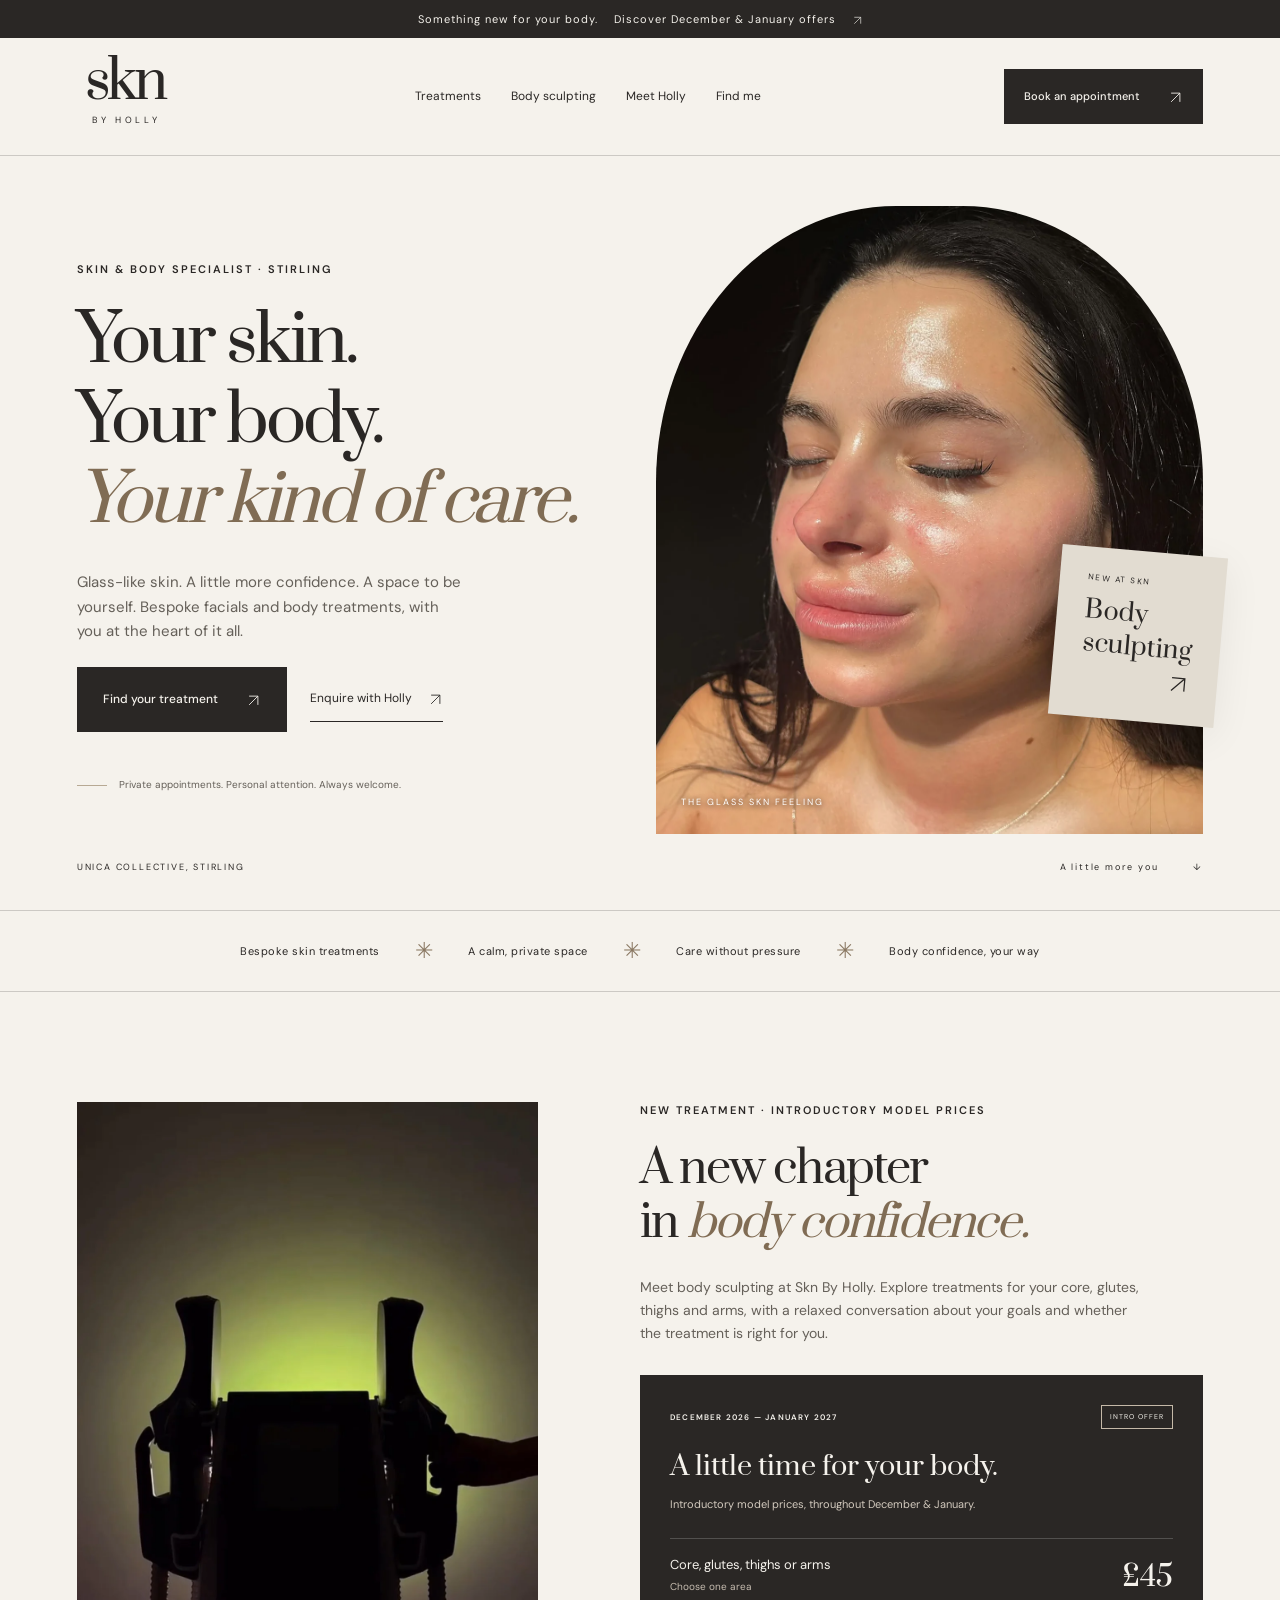
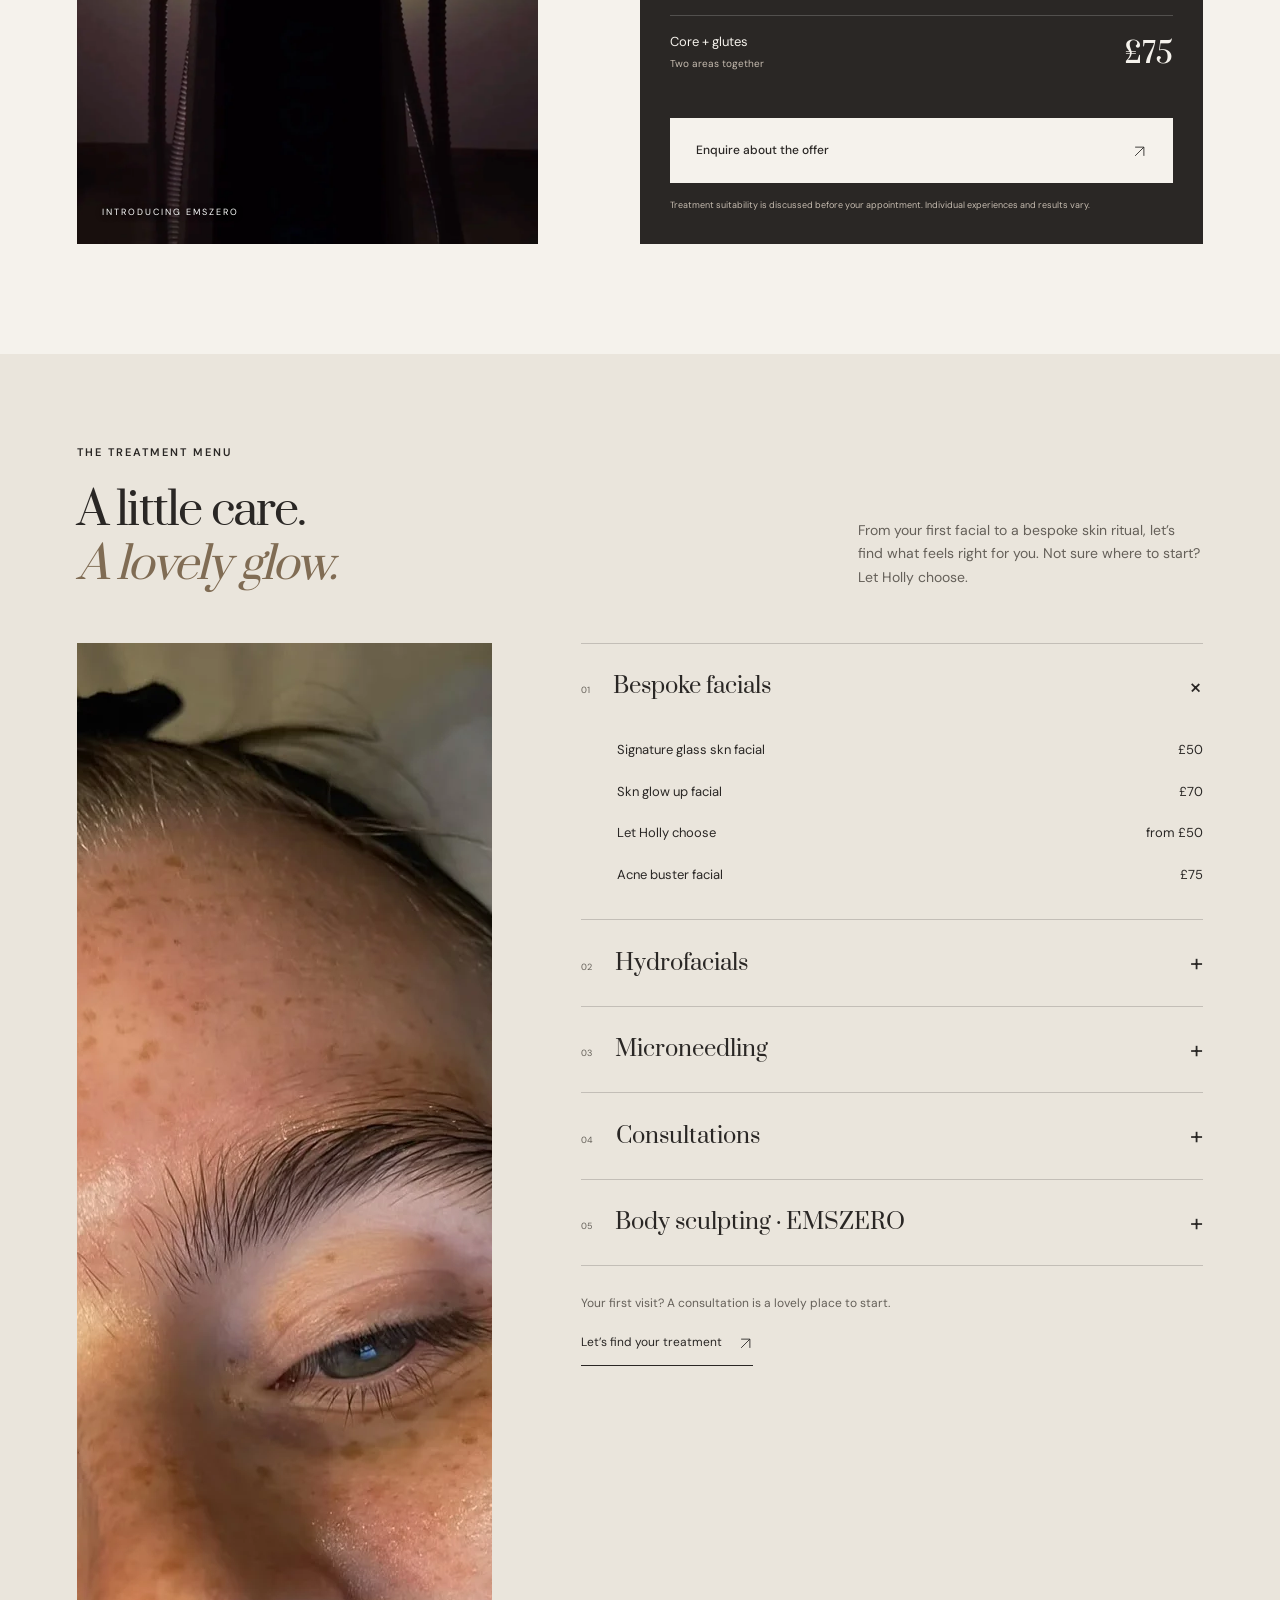
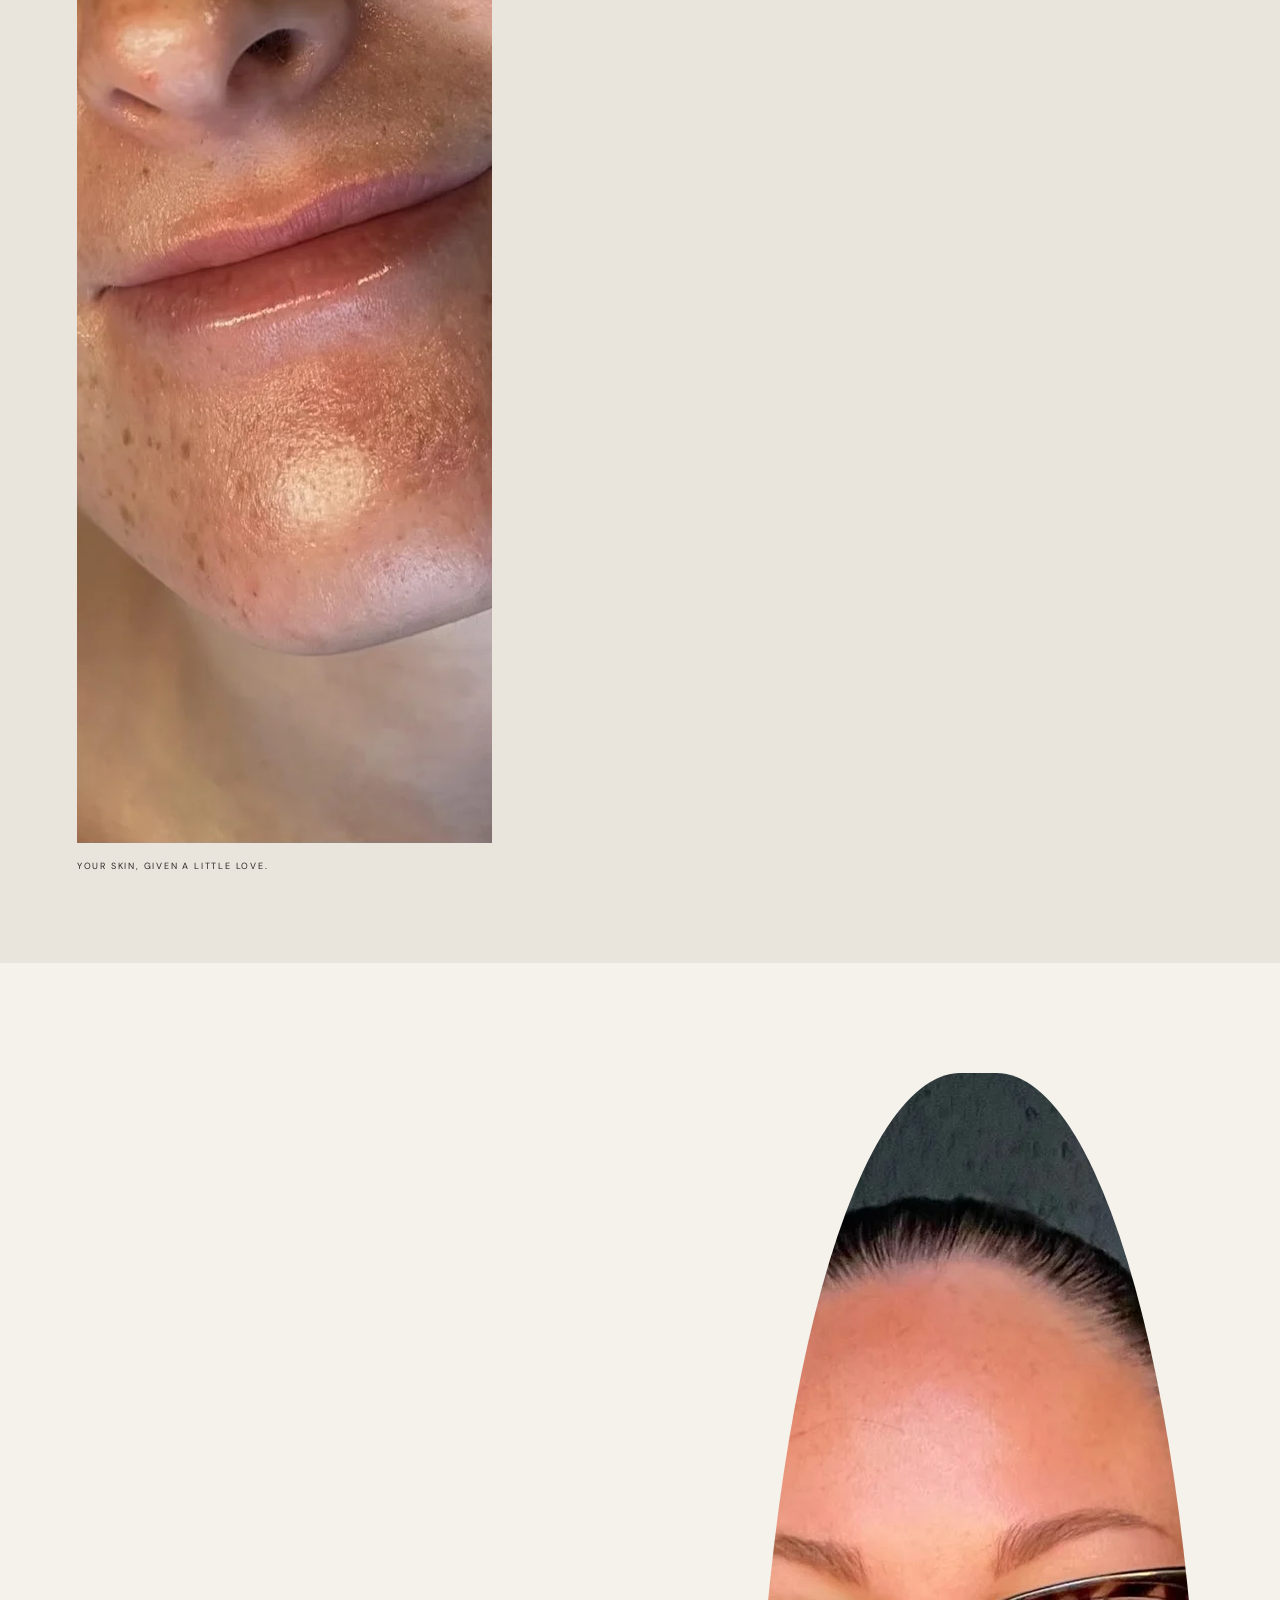
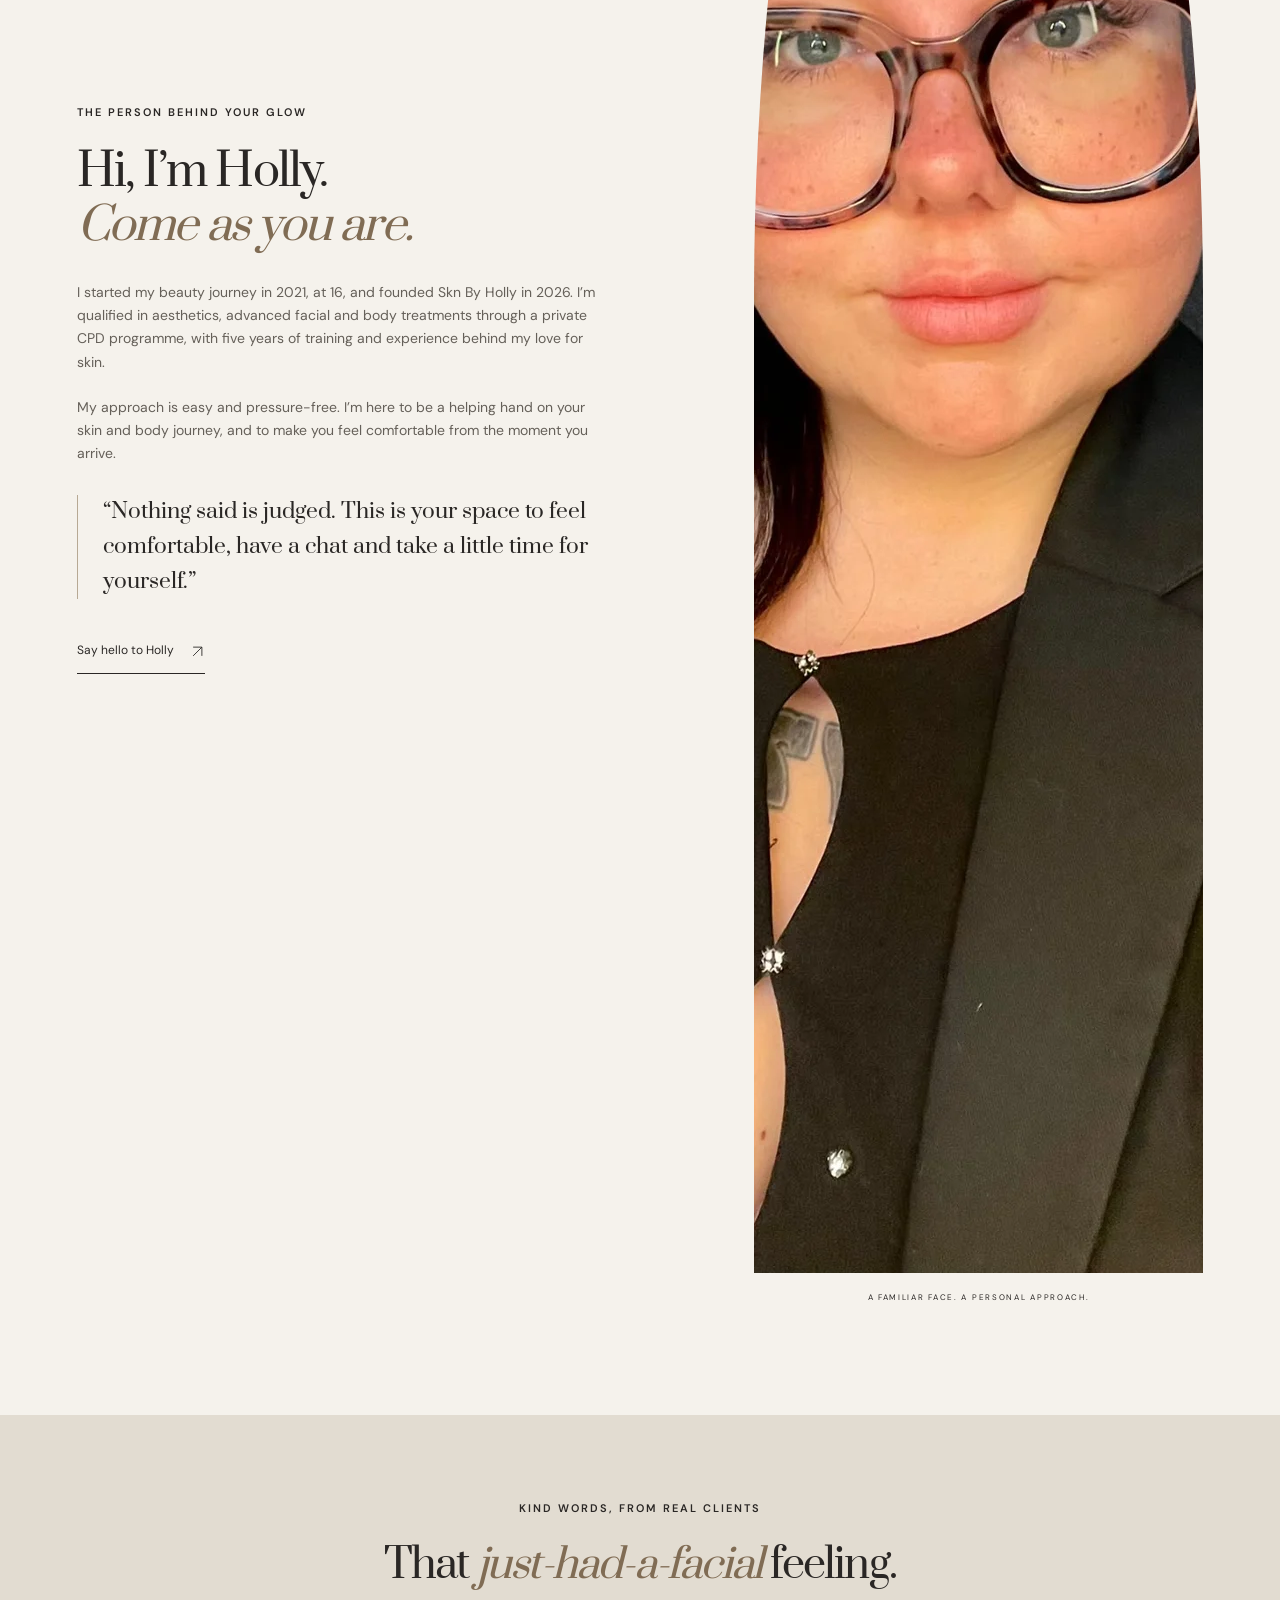
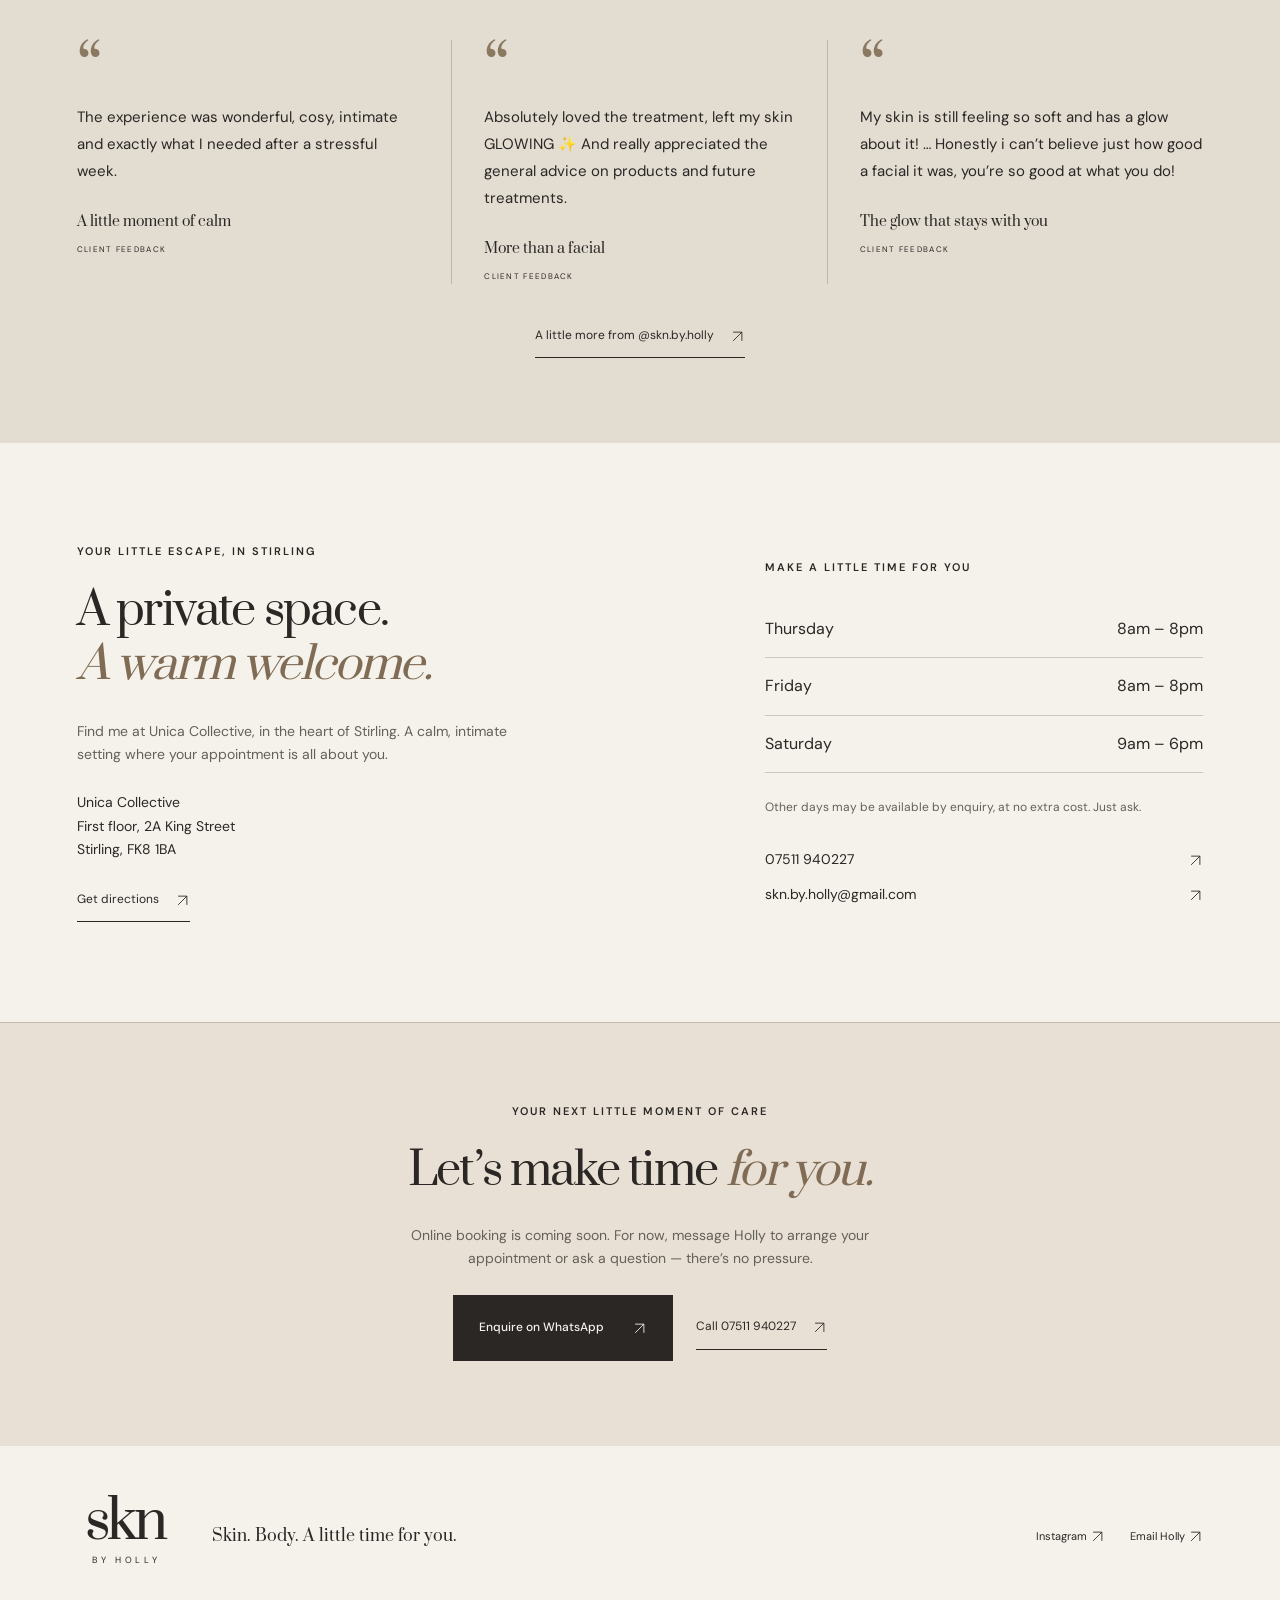
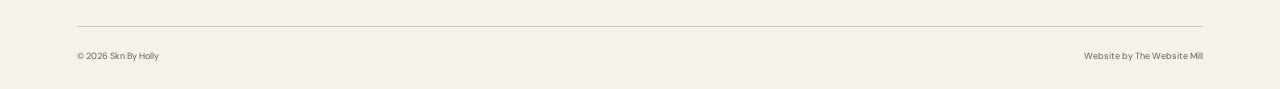
==== index.html @ 6455943b "Build Skn By Holly one-page website with treatment menu and body sculpting offers" ====
<!doctype html>
<html lang="en-GB">
<head>
<meta charset="utf-8"><meta name="viewport" content="width=device-width, initial-scale=1">
<meta name="theme-color" content="#f5f2ec">
<title>Skn By Holly | Facials & Body Sculpting in Stirling</title>
<meta name="description" content="Bespoke facials, glass-like skin and EMSZERO body sculpting with Holly in Stirling. A private, welcoming space at Unica Collective. Explore treatments and prices.">
<meta property="og:title" content="Skn By Holly — Skin. Body. You."><meta property="og:description" content="A little time for you. Bespoke skin treatments and body sculpting in a calm, private space in Stirling."><meta property="og:type" content="website"><meta property="og:image" content="/assets/glass-skin.webp">
<link rel="icon" href="/assets/favicon.svg" type="image/svg+xml">
<link rel="preconnect" href="https://fonts.googleapis.com"><link rel="preconnect" href="https://fonts.gstatic.com" crossorigin>
<link href="https://fonts.googleapis.com/css2?family=DM+Sans:wght@400;450;500;600;700&family=Prata&display=swap" rel="stylesheet">
<link rel="stylesheet" href="/styles.css"><script src="/site-config.js" defer></script><script src="/script.js" defer></script>
<script type="application/ld+json">{"@context":"https://schema.org","@type":"BeautySalon","name":"Skn By Holly","description":"Bespoke facials and body sculpting in Stirling.","telephone":"+447511940227","email":"skn.by.holly@gmail.com","address":{"@type":"PostalAddress","streetAddress":"Unica Collective, First floor, 2A King Street","addressLocality":"Stirling","postalCode":"FK8 1BA","addressCountry":"GB"},"openingHoursSpecification":[{"@type":"OpeningHoursSpecification","dayOfWeek":["Thursday","Friday"],"opens":"08:00","closes":"20:00"},{"@type":"OpeningHoursSpecification","dayOfWeek":"Saturday","opens":"09:00","closes":"18:00"}],"sameAs":["https://www.instagram.com/skn.by.holly/"]}</script>
</head>
<body>
<a class="skip" href="#main">Skip to content</a>
<div class="announcement"><a href="#body">Something new for your body. <span>Discover December & January offers</span> <span aria-hidden="true"><svg class="arrow" viewBox="0 0 24 24" fill="none" stroke="currentColor" stroke-width="1.4" aria-hidden="true"><path d="M5 19 19 5M5 5h14v14"/></svg></span></a></div>
<header><a class="wordmark" href="#" aria-label="Skn By Holly home">skn<span>BY HOLLY</span></a><nav aria-label="Main navigation"><a href="#treatments">Treatments</a><a href="#body">Body sculpting</a><a href="#holly">Meet Holly</a><a href="#visit">Find me</a></nav><a class="button small" href="#booking" data-booking>Book an appointment <span aria-hidden="true"><svg class="arrow" viewBox="0 0 24 24" fill="none" stroke="currentColor" stroke-width="1.4" aria-hidden="true"><path d="M5 19 19 5M5 5h14v14"/></svg></span></a><button class="menu-toggle" aria-expanded="false" aria-controls="mobile-nav" aria-label="Open navigation"><span></span><span></span></button></header>
<nav id="mobile-nav" class="mobile-nav" aria-label="Mobile navigation" hidden><a href="#treatments">Treatments & prices</a><a href="#body">Body sculpting offers</a><a href="#holly">Meet Holly</a><a href="#reviews">Kind words</a><a href="#visit">Find me</a></nav>
<main id="main">
<section class="hero section-wrap"><div class="hero-copy"><p class="eyebrow">SKIN & BODY SPECIALIST · STIRLING</p><h1>Your skin.<br>Your body.<br><em>Your kind of care.</em></h1><p class="intro">Glass-like skin. A little more confidence. A space to be yourself. Bespoke facials and body treatments, with you at the heart of it all.</p><div class="actions"><a class="button" href="#treatments">Find your treatment <span aria-hidden="true"><svg class="arrow" viewBox="0 0 24 24" fill="none" stroke="currentColor" stroke-width="1.4" aria-hidden="true"><path d="M5 19 19 5M5 5h14v14"/></svg></span></a><a class="text-link" href="https://wa.me/447511940227">Enquire with Holly <span aria-hidden="true"><svg class="arrow" viewBox="0 0 24 24" fill="none" stroke="currentColor" stroke-width="1.4" aria-hidden="true"><path d="M5 19 19 5M5 5h14v14"/></svg></span></a></div><div class="hero-note"><span class="mini-line"></span>Private appointments. Personal attention. Always welcome.</div></div><div class="hero-visual"><img src="/assets/glass-skin.webp" alt="Fresh, glowing skin following a facial at Skn By Holly" fetchpriority="high" width="1222" height="1800"><span class="image-label">THE GLASS SKN FEELING</span><a class="image-stamp" href="#body"><span>NEW AT SKN</span>Body<br>sculpting <b aria-hidden="true"><svg class="arrow" viewBox="0 0 24 24" fill="none" stroke="currentColor" stroke-width="1.4" aria-hidden="true"><path d="M5 19 19 5M5 5h14v14"/></svg></b></a></div><div class="hero-bottom"><span>UNICA COLLECTIVE, STIRLING</span><a href="#body">A little more you <span aria-hidden="true">↓</span></a></div></section>
<div class="values" aria-label="Our approach"><span>Bespoke skin treatments</span><i aria-hidden="true">✳</i><span>A calm, private space</span><i aria-hidden="true">✳</i><span>Care without pressure</span><i aria-hidden="true">✳</i><span>Body confidence, your way</span></div>
<section id="body" class="body-section section-wrap"><div class="body-visual"><img src="/assets/body-sculpting.webp" alt="EMSZERO body sculpting equipment at Skn By Holly" loading="lazy" width="1032" height="1800"><span class="image-label">INTRODUCING EMSZERO</span></div><div class="body-copy"><p class="eyebrow">NEW TREATMENT · INTRODUCTORY MODEL PRICES</p><h2>A new chapter<br>in <em>body confidence.</em></h2><p>Meet body sculpting at Skn By Holly. Explore treatments for your core, glutes, thighs and arms, with a relaxed conversation about your goals and whether the treatment is right for you.</p><div class="offer"><div class="offer-heading"><span class="eyebrow">DECEMBER 2026 — JANUARY 2027</span><span class="offer-tag">INTRO OFFER</span></div><h3>A little time for your body.</h3><p class="offer-subtitle">Introductory model prices, throughout December & January.</p><dl class="offer-prices"><div><dt>Core, glutes, thighs or arms <small>Choose one area</small></dt><dd>£45</dd></div><div><dt>Core + glutes <small>Two areas together</small></dt><dd>£75</dd></div></dl><a class="button light" href="https://wa.me/447511940227?text=Hi%20Holly%2C%20I%27d%20love%20to%20enquire%20about%20your%20body%20sculpting%20introductory%20offer.">Enquire about the offer <span aria-hidden="true"><svg class="arrow" viewBox="0 0 24 24" fill="none" stroke="currentColor" stroke-width="1.4" aria-hidden="true"><path d="M5 19 19 5M5 5h14v14"/></svg></span></a><p class="fine">Treatment suitability is discussed before your appointment. Individual experiences and results vary.</p></div></div></section>
<section id="treatments" class="treatments section-wrap"><div class="section-heading"><div><p class="eyebrow">THE TREATMENT MENU</p><h2>A little care.<br><em>A lovely glow.</em></h2></div><p>From your first facial to a bespoke skin ritual, let’s find what feels right for you. Not sure where to start? Let Holly choose.</p></div><div class="treatment-layout"><div class="treatment-image"><img src="/assets/skin-detail.webp" alt="A client’s radiant skin after a bespoke facial" loading="lazy" width="1162" height="1800"><span>YOUR SKIN, GIVEN A LITTLE LOVE.</span></div><div class="menu-list">
<details open><summary><span><small>01</small> Bespoke facials</span><b aria-hidden="true">+</b></summary><dl><div><dt>Signature glass skn facial</dt><dd>£50</dd></div><div><dt>Skn glow up facial</dt><dd>£70</dd></div><div><dt>Let Holly choose</dt><dd>from £50</dd></div><div><dt>Acne buster facial</dt><dd>£75</dd></div></dl></details>
<details><summary><span><small>02</small> Hydrofacials</span><b aria-hidden="true">+</b></summary><dl><div><dt>Express hydrofacial</dt><dd>£55</dd></div><div><dt>Luxury hydrofacial</dt><dd>£75</dd></div><div><dt>Add-on dermaplaning</dt><dd>£10</dd></div></dl></details>
<details><summary><span><small>03</small> Microneedling</span><b aria-hidden="true">+</b></summary><dl><div><dt>Bespoke microneedling facial</dt><dd>£70</dd></div></dl></details>
<details><summary><span><small>04</small> Consultations</span><b aria-hidden="true">+</b></summary><dl><div><dt>Consultation</dt><dd>£10</dd></div><div><dt>Bespoke wedding facial consultation</dt><dd>£10</dd></div></dl></details>
<details><summary><span><small>05</small> Body sculpting · EMSZERO</span><b aria-hidden="true">+</b></summary><p>December 2026 & January 2027 introductory model prices.</p><dl><div><dt>Core</dt><dd>£45</dd></div><div><dt>Glutes</dt><dd>£45</dd></div><div><dt>Thighs</dt><dd>£45</dd></div><div><dt>Arms</dt><dd>£45</dd></div><div><dt>Core + glutes</dt><dd>£75</dd></div></dl></details>
<div class="menu-help"><p>Your first visit? A consultation is a lovely place to start.</p><a class="text-link" href="#booking" data-booking>Let’s find your treatment <span aria-hidden="true"><svg class="arrow" viewBox="0 0 24 24" fill="none" stroke="currentColor" stroke-width="1.4" aria-hidden="true"><path d="M5 19 19 5M5 5h14v14"/></svg></span></a></div></div></div></section>
<section id="holly" class="about section-wrap"><div class="about-copy"><p class="eyebrow">THE PERSON BEHIND YOUR GLOW</p><h2>Hi, I’m Holly.<br><em>Come as you are.</em></h2><p>I started my beauty journey in 2021, at 16, and founded Skn By Holly in 2026. I’m qualified in aesthetics, advanced facial and body treatments through a private CPD programme, with five years of training and experience behind my love for skin.</p><p>My approach is easy and pressure-free. I’m here to be a helping hand on your skin and body journey, and to make you feel comfortable from the moment you arrive.</p><blockquote>“Nothing said is judged. This is your space to feel comfortable, have a chat and take a little time for yourself.”</blockquote><a class="text-link" href="https://wa.me/447511940227">Say hello to Holly <span aria-hidden="true"><svg class="arrow" viewBox="0 0 24 24" fill="none" stroke="currentColor" stroke-width="1.4" aria-hidden="true"><path d="M5 19 19 5M5 5h14v14"/></svg></span></a></div><div class="about-image"><img src="/assets/holly.webp" alt="Holly, founder of Skn By Holly" loading="lazy" width="1350" height="1800"><span class="portrait-caption">A FAMILIAR FACE. A PERSONAL APPROACH.</span></div></section>
<section id="reviews" class="reviews section-wrap"><p class="eyebrow">KIND WORDS, FROM REAL CLIENTS</p><h2>That <em>just-had-a-facial</em> feeling.</h2><div class="review-grid"><figure><span class="quote-mark" aria-hidden="true">“</span><blockquote>The experience was wonderful, cosy, intimate and exactly what I needed after a stressful week.</blockquote><figcaption>A little moment of calm <span>CLIENT FEEDBACK</span></figcaption></figure><figure><span class="quote-mark" aria-hidden="true">“</span><blockquote>Absolutely loved the treatment, left my skin GLOWING ✨ And really appreciated the general advice on products and future treatments.</blockquote><figcaption>More than a facial <span>CLIENT FEEDBACK</span></figcaption></figure><figure><span class="quote-mark" aria-hidden="true">“</span><blockquote>My skin is still feeling so soft and has a glow about it! … Honestly i can’t believe just how good a facial it was, you’re so good at what you do!</blockquote><figcaption>The glow that stays with you <span>CLIENT FEEDBACK</span></figcaption></figure></div><a class="text-link" href="https://www.instagram.com/skn.by.holly/" target="_blank" rel="noopener noreferrer">A little more from @skn.by.holly <span aria-hidden="true"><svg class="arrow" viewBox="0 0 24 24" fill="none" stroke="currentColor" stroke-width="1.4" aria-hidden="true"><path d="M5 19 19 5M5 5h14v14"/></svg></span></a></section>
<section id="visit" class="visit section-wrap"><div><p class="eyebrow">YOUR LITTLE ESCAPE, IN STIRLING</p><h2>A private space.<br><em>A warm welcome.</em></h2><p>Find me at Unica Collective, in the heart of Stirling. A calm, intimate setting where your appointment is all about you.</p><address>Unica Collective<br>First floor, 2A King Street<br>Stirling, FK8 1BA</address><a class="text-link" href="https://www.google.com/maps/search/?api=1&query=Unica%20Collective%202A%20King%20Street%20Stirling%20FK8%201BA" target="_blank" rel="noopener noreferrer">Get directions <span aria-hidden="true"><svg class="arrow" viewBox="0 0 24 24" fill="none" stroke="currentColor" stroke-width="1.4" aria-hidden="true"><path d="M5 19 19 5M5 5h14v14"/></svg></span></a></div><div class="hours"><p class="eyebrow">MAKE A LITTLE TIME FOR YOU</p><dl><div><dt>Thursday</dt><dd>8am – 8pm</dd></div><div><dt>Friday</dt><dd>8am – 8pm</dd></div><div><dt>Saturday</dt><dd>9am – 6pm</dd></div></dl><p>Other days may be available by enquiry, at no extra cost. Just ask.</p><div class="contact-links"><a href="tel:+447511940227">07511 940227 <span aria-hidden="true"><svg class="arrow" viewBox="0 0 24 24" fill="none" stroke="currentColor" stroke-width="1.4" aria-hidden="true"><path d="M5 19 19 5M5 5h14v14"/></svg></span></a><a href="mailto:skn.by.holly@gmail.com">skn.by.holly@gmail.com <span aria-hidden="true"><svg class="arrow" viewBox="0 0 24 24" fill="none" stroke="currentColor" stroke-width="1.4" aria-hidden="true"><path d="M5 19 19 5M5 5h14v14"/></svg></span></a></div></div></section>
<section id="booking" class="booking section-wrap"><p class="eyebrow">YOUR NEXT LITTLE MOMENT OF CARE</p><h2>Let’s make time <em>for you.</em></h2><p id="booking-message">Online booking is coming soon. For now, message Holly to arrange your appointment or ask a question — there’s no pressure.</p><div class="actions"><a class="button" id="primary-booking" href="https://wa.me/447511940227">Enquire on WhatsApp <span aria-hidden="true"><svg class="arrow" viewBox="0 0 24 24" fill="none" stroke="currentColor" stroke-width="1.4" aria-hidden="true"><path d="M5 19 19 5M5 5h14v14"/></svg></span></a><a class="text-link" href="tel:+447511940227">Call 07511 940227 <span aria-hidden="true"><svg class="arrow" viewBox="0 0 24 24" fill="none" stroke="currentColor" stroke-width="1.4" aria-hidden="true"><path d="M5 19 19 5M5 5h14v14"/></svg></span></a></div></section>
</main><footer class="section-wrap"><a class="wordmark" href="#">skn<span>BY HOLLY</span></a><p>Skin. Body. A little time for you.</p><div><a href="https://www.instagram.com/skn.by.holly/" target="_blank" rel="noopener noreferrer">Instagram <svg class="arrow" viewBox="0 0 24 24" fill="none" stroke="currentColor" stroke-width="1.4" aria-hidden="true"><path d="M5 19 19 5M5 5h14v14"/></svg></a><a href="mailto:skn.by.holly@gmail.com">Email Holly <svg class="arrow" viewBox="0 0 24 24" fill="none" stroke="currentColor" stroke-width="1.4" aria-hidden="true"><path d="M5 19 19 5M5 5h14v14"/></svg></a></div><div class="footer-bottom"><span>© <span id="year">2026</span> Skn By Holly</span><a href="https://thewebsitemill.co.uk/" target="_blank" rel="noopener noreferrer">Website by The Website Mill</a></div></footer>
</body></html>
---- styles.css ----
:root{--paper:#f5f2ec;--bone:#e2dcd1;--stone:#b7a994;--ink:#2a2725;--muted:#656059;--line:rgba(42,39,37,.2);--serif:'Prata',Georgia,serif;--sans:'DM Sans',Arial,sans-serif}*{box-sizing:border-box}html{scroll-behavior:smooth;scroll-padding-top:110px}body{margin:0;background:var(--paper);color:var(--ink);font-family:var(--sans);font-size:16px;line-height:1.65}a{color:inherit;text-decoration:none}button{font:inherit}button,a,summary{-webkit-tap-highlight-color:transparent}a:focus-visible,button:focus-visible,summary:focus-visible{outline:3px solid #836e53;outline-offset:5px}img{display:block;width:100%;object-fit:cover}p{margin:0 0 1.4rem}h1,h2,h3{font-family:var(--serif);font-weight:400;line-height:1.2;margin:0}h1{font-size:clamp(52px,5.2vw,88px);letter-spacing:-3px}h2{font-size:clamp(35px,3.5vw,58px);letter-spacing:-1.8px}h3{font-size:27px}em{font-weight:400;color:#806c54}section{scroll-margin-top:30px}.section-wrap{padding-left:max(6vw,24px);padding-right:max(6vw,24px);max-width:1800px;margin:auto}.eyebrow{font-size:11px;line-height:1.5;font-weight:600;letter-spacing:2px;margin-bottom:25px}.announcement{background:var(--ink);color:var(--paper);font-size:11px;letter-spacing:1px;text-align:center;padding:10px 20px}.announcement span{margin-left:12px}header{display:flex;align-items:center;justify-content:space-between;gap:25px;padding:23px 6vw;background:var(--paper);position:sticky;top:0;z-index:20;border-bottom:1px solid var(--line)}.wordmark{font-family:var(--serif);font-size:54px;line-height:.8;letter-spacing:-4px;display:inline-flex;flex-direction:column;align-items:center;min-width:95px}.wordmark span{font-family:var(--sans);font-size:9px;letter-spacing:3.6px;line-height:2.5;margin:5px 0 0 4px}header nav{display:flex;gap:30px;font-size:12px}.button{display:inline-flex;align-items:center;justify-content:space-between;gap:28px;padding:17px 25px;border:1px solid var(--ink);background:var(--ink);color:var(--paper);font-size:12px;font-weight:500;transition:background .2s,transform .2s}.button:hover{background:#51473b;transform:translateY(-2px)}.button span,.text-link span{font-size:18px}.button.small{padding:12px 19px;font-size:11px}.button.light{background:var(--paper);color:var(--ink);border-color:var(--paper)}.button.light:hover{background:var(--bone)}.text-link{display:inline-flex;gap:16px;align-items:center;border-bottom:1px solid var(--ink);font-size:12px;padding:7px 0}.text-link:hover{color:#806c54}.menu-toggle{display:none}.mobile-nav[hidden]{display:none}.skip{position:fixed;left:20px;top:-80px;padding:10px;background:var(--ink);color:white;z-index:100}.skip:focus{top:10px}.hero{padding-top:50px}.hero-copy{padding:55px 6% 40px 0}.hero{display:grid;grid-template-columns:1.06fr 1fr;position:relative}.intro{font-size:15px;max-width:390px;margin-top:28px;color:var(--muted)}.actions{display:flex;flex-wrap:wrap;align-items:center;gap:23px}.hero-note{margin-top:45px;font-size:10px;display:flex;align-items:center;gap:12px;color:var(--muted)}.mini-line{height:1px;width:30px;background:var(--stone)}.hero-visual{position:relative;min-height:590px}.hero-visual>img{height:100%;position:absolute;object-position:center 38%;border-radius:44% 44% 0 0}.image-label{position:absolute;left:25px;bottom:24px;font-size:9px;letter-spacing:2px;color:#fff;text-shadow:0 1px 6px #000}.image-stamp{position:absolute;right:-18px;top:55%;background:var(--bone);padding:25px 28px;font-family:var(--serif);font-size:25px;line-height:1.3;box-shadow:0 10px 40px #0001;transform:rotate(5deg)}.image-stamp>span{display:block;font-family:var(--sans);font-size:8px;letter-spacing:1.5px;margin-bottom:12px}.image-stamp b{font-weight:400;font-size:25px;display:block;text-align:right}.hero-bottom{grid-column:1/-1;display:flex;justify-content:space-between;padding:26px 0 35px;font-size:9px;letter-spacing:1.8px}.hero-bottom a{display:flex;gap:35px}.values{border-top:1px solid var(--line);border-bottom:1px solid var(--line);display:flex;gap:35px;justify-content:center;align-items:center;padding:22px 24px;font-size:11px;letter-spacing:.5px}.values i{color:#8a7862;font-size:22px;font-style:normal}.body-section{padding-top:110px;padding-bottom:110px;display:grid;grid-template-columns:.9fr 1.1fr;gap:8vw}.body-visual{position:relative;min-height:640px}.body-visual img{height:100%;position:absolute;object-position:50% 55%}.body-copy>p:not(.eyebrow){color:var(--muted);font-size:14px;max-width:510px;margin-top:25px}.offer{background:var(--ink);color:var(--paper);padding:30px;margin-top:30px}.offer-heading{display:flex;justify-content:space-between;align-items:center;gap:12px;margin-bottom:22px}.offer-heading .eyebrow{margin:0;font-size:8px;letter-spacing:1.2px}.offer-tag{font-size:7px;letter-spacing:1px;border:1px solid #c5b9a8;padding:5px 8px;white-space:nowrap}.offer-subtitle{font-size:11px;color:#d3cabe;margin-top:12px}.offer-prices{margin:25px 0}.offer-prices>div{border-top:1px solid #ffffff30;display:flex;justify-content:space-between;gap:15px;padding:15px 0}.offer-prices dt{font-size:13px}.offer-prices small{display:block;font-size:10px;color:#c6bcb0;margin-top:3px}.offer-prices dd{font-family:var(--serif);font-size:28px;margin:0}.offer .button{width:100%}.fine{font-size:9px;line-height:1.7;color:#c6bcb0;margin:15px 0 0}.treatments{background:#eae5dc;padding-top:90px;padding-bottom:90px}.section-heading{display:flex;justify-content:space-between;gap:60px;align-items:end;margin-bottom:50px}.section-heading>p{max-width:345px;font-size:14px;color:var(--muted);margin-bottom:4px}.treatment-layout{display:grid;grid-template-columns:.8fr 1.2fr;gap:7vw;align-items:start}.treatment-image{position:relative}.treatment-image img{aspect-ratio:4/5;object-position:50% 40%}.treatment-image>span{display:block;font-size:9px;letter-spacing:1.8px;margin-top:16px}details{border-top:1px solid var(--line)}details:last-of-type{border-bottom:1px solid var(--line)}summary{list-style:none;display:flex;align-items:center;justify-content:space-between;gap:12px;padding:23px 0;cursor:pointer;font-family:var(--serif);font-size:22px}summary::-webkit-details-marker{display:none}summary small{font-family:var(--sans);font-size:9px;margin-right:18px;color:var(--muted)}summary b{font-family:var(--sans);font-size:24px;font-weight:400}details[open] summary b{transform:rotate(45deg)}details dl{margin:0 0 24px 36px}details dl>div{display:flex;gap:20px;justify-content:space-between;font-size:13px;padding:10px 0}details dd{margin:0;white-space:nowrap}details>p{font-size:12px;margin-left:36px;color:var(--muted)}.menu-help{padding-top:28px}.menu-help p{font-size:12px;color:var(--muted);margin-bottom:7px}.about{display:grid;grid-template-columns:1.1fr .9fr;gap:10vw;padding-top:110px;padding-bottom:110px;align-items:center}.about-copy>p:not(.eyebrow){font-size:14px;color:var(--muted);max-width:520px}.about-copy h2{margin-bottom:28px}.about-copy blockquote{font-family:var(--serif);font-size:21px;margin:30px 0;line-height:1.65;border-left:1px solid var(--stone);padding-left:25px}.about-image img{aspect-ratio:4/5;object-position:center 35%;border-radius:46% 46% 0 0}.portrait-caption{display:block;text-align:center;font-size:8px;letter-spacing:1.7px;margin-top:18px}.reviews{padding-top:85px;padding-bottom:85px;background:var(--bone);text-align:center}.reviews h2{font-size:clamp(30px,3.2vw,47px)}.review-grid{display:grid;grid-template-columns:repeat(3,1fr);margin:50px 0 30px;text-align:left}.review-grid figure{margin:0;padding:0 32px;border-right:1px solid var(--line)}.review-grid figure:first-child{padding-left:0}.review-grid figure:last-child{border:0;padding-right:0}.quote-mark{font-family:var(--serif);font-size:64px;line-height:1;color:#8b7860}.review-grid blockquote{font-size:15px;line-height:1.8;margin:0 0 25px}.review-grid figcaption{font-family:var(--serif);font-size:14px}.review-grid figcaption span{font-family:var(--sans);display:block;font-size:8px;letter-spacing:1.3px;margin-top:10px}.visit{padding-top:100px;padding-bottom:100px;display:grid;grid-template-columns:1.1fr .9fr;gap:12vw}.visit h2{margin-bottom:28px}.visit p:not(.eyebrow){font-size:14px;color:var(--muted);max-width:430px}address{font-style:normal;font-size:14px;margin:25px 0 17px}.hours{padding-top:16px}.hours dl{margin-bottom:25px}.hours dl>div{display:flex;justify-content:space-between;gap:15px;padding:15px 0;border-bottom:1px solid var(--line);font-size:16px}.hours dd{margin:0}.hours>p:not(.eyebrow){font-size:12px}.contact-links{display:flex;flex-direction:column;gap:12px;margin-top:30px;font-size:14px}.contact-links a{display:flex;justify-content:space-between;gap:15px;overflow-wrap:anywhere}.booking{background:#e8e0d4;text-align:center;padding-top:80px;padding-bottom:85px;border-top:1px solid var(--line)}.booking>p:not(.eyebrow){max-width:520px;margin:25px auto;font-size:14px;color:var(--muted)}.booking .actions{justify-content:center}footer{padding-top:55px;padding-bottom:25px;display:flex;align-items:center;gap:40px;flex-wrap:wrap}footer>p{font-family:var(--serif);font-size:16px;margin:0}footer>div:not(.footer-bottom){margin-left:auto;display:flex;gap:25px;font-size:11px}.footer-bottom{width:100%;display:flex;justify-content:space-between;border-top:1px solid var(--line);padding-top:22px;margin-top:15px;font-size:9px;color:var(--muted)}
@media(min-width:1600px){header{padding-left:max(6vw,calc((100vw - 1584px)/2));padding-right:max(6vw,calc((100vw - 1584px)/2))}.hero-visual{min-height:740px}}
@media(max-width:1050px){header nav{gap:17px}.hero-copy{padding-top:30px}h1{font-size:57px}.hero-visual{min-height:540px}.hero .actions{gap:12px}.hero-note{max-width:260px}.values{gap:20px;font-size:10px}.body-section{gap:5vw}.body-visual{min-height:650px}.offer{padding:24px}.offer-heading{flex-wrap:wrap}.about{gap:6vw}.visit{gap:6vw}summary{font-size:19px}.section-wrap{padding-left:5vw;padding-right:5vw}}
@media(max-width:760px){html{scroll-padding-top:90px}.announcement{font-size:9px;line-height:1.7}.announcement span{margin-left:4px}header{padding:18px 6vw;gap:15px}.wordmark{font-size:44px;min-width:72px}.wordmark span{font-size:7px;letter-spacing:2.8px}header nav{display:none}header>.button{margin-left:auto;padding:10px 13px;font-size:10px;gap:12px}.menu-toggle{display:flex;flex-direction:column;gap:6px;background:none;border:0;padding:10px 0 10px 8px;cursor:pointer}.menu-toggle span{width:23px;height:1px;background:var(--ink)}.mobile-nav{position:fixed;left:0;right:0;z-index:19;background:var(--paper);border-bottom:1px solid var(--line);padding:20px 7vw;display:flex;flex-direction:column;gap:18px;font-size:14px}.section-wrap{padding-left:7vw;padding-right:7vw}.hero{grid-template-columns:1fr;padding-top:10px}.hero-copy{padding:35px 0}.eyebrow{font-size:9px;letter-spacing:1.7px;margin-bottom:20px}h1{font-size:clamp(43px,10.7vw,68px);letter-spacing:-2.3px}h2{font-size:38px}.intro{font-size:14px;max-width:450px;margin-top:25px}.hero .actions{gap:16px}.button{font-size:11px;padding:15px 20px;gap:18px}.text-link{font-size:11px;gap:10px}.hero-note{margin-top:27px;font-size:9px;max-width:none}.hero-visual{min-height:0;height:auto;aspect-ratio:4/4.5;margin-top:8px}.hero-visual>img{border-radius:43% 43% 0 0;object-position:50% 37%}.image-stamp{right:-12px;top:62%;padding:18px 20px;font-size:21px}.image-stamp>span{font-size:7px}.hero-bottom{font-size:7px;letter-spacing:1px;padding:22px 0 30px;gap:15px}.hero-bottom a{gap:15px}.values{display:grid;grid-template-columns:1fr 1fr;gap:12px;text-align:center;padding:20px 7vw;font-size:9px}.values i{display:none}.body-section{grid-template-columns:1fr;padding-top:65px;padding-bottom:65px;gap:35px}.body-visual{min-height:0;aspect-ratio:1.2;order:2}.body-visual img{object-position:50% 55%}.body-copy>p:not(.eyebrow){font-size:13px}.offer{padding:25px 22px}.offer-heading{gap:12px}.offer h3{font-size:24px}.offer-heading .eyebrow{font-size:8px}.offer-prices dt{font-size:12px}.offer-subtitle{font-size:11px}.treatments{padding-top:60px;padding-bottom:60px}.section-heading{display:block;margin-bottom:35px}.section-heading>p{margin-top:25px;font-size:13px}.treatment-layout{grid-template-columns:1fr;gap:32px}.treatment-image img{aspect-ratio:1.35;object-position:center 39%}.treatment-image>span{font-size:8px}summary{padding:22px 0;font-size:19px}summary small{margin-right:12px}details dl{margin-left:27px}details dl>div{font-size:12px;gap:12px}.about{grid-template-columns:1fr;padding-top:65px;padding-bottom:65px;gap:40px}.about-copy>p:not(.eyebrow){font-size:13px}.about-copy blockquote{font-size:19px}.about-image{max-width:420px;width:100%;margin:auto}.reviews{padding-top:60px;padding-bottom:60px}.reviews h2{font-size:32px}.review-grid{grid-template-columns:1fr;margin-top:30px}.review-grid figure,.review-grid figure:first-child,.review-grid figure:last-child{padding:25px 0;border:0;border-bottom:1px solid var(--line)}.review-grid figure:last-child{border:0}.review-grid blockquote{font-size:14px}.quote-mark{font-size:50px}.visit{grid-template-columns:1fr;padding-top:65px;padding-bottom:65px;gap:35px}.visit p:not(.eyebrow){font-size:13px}.hours{padding-top:10px}.booking{padding-top:60px;padding-bottom:60px}.booking h2{font-size:35px}.booking>p:not(.eyebrow){font-size:13px}.booking .actions{gap:18px}footer{gap:25px;padding-top:40px}footer>p{font-size:13px}footer>div:not(.footer-bottom){width:100%;margin-left:0;font-size:11px}.footer-bottom{font-size:8px;gap:15px;align-items:center}}
@media(prefers-reduced-motion:reduce){html{scroll-behavior:auto}*,*::before,*::after{transition:none!important}}

.arrow{width:15px;height:15px;display:inline-block;vertical-align:middle;flex-shrink:0}.announcement .arrow{width:11px;height:11px}.image-stamp .arrow{width:22px;height:22px}
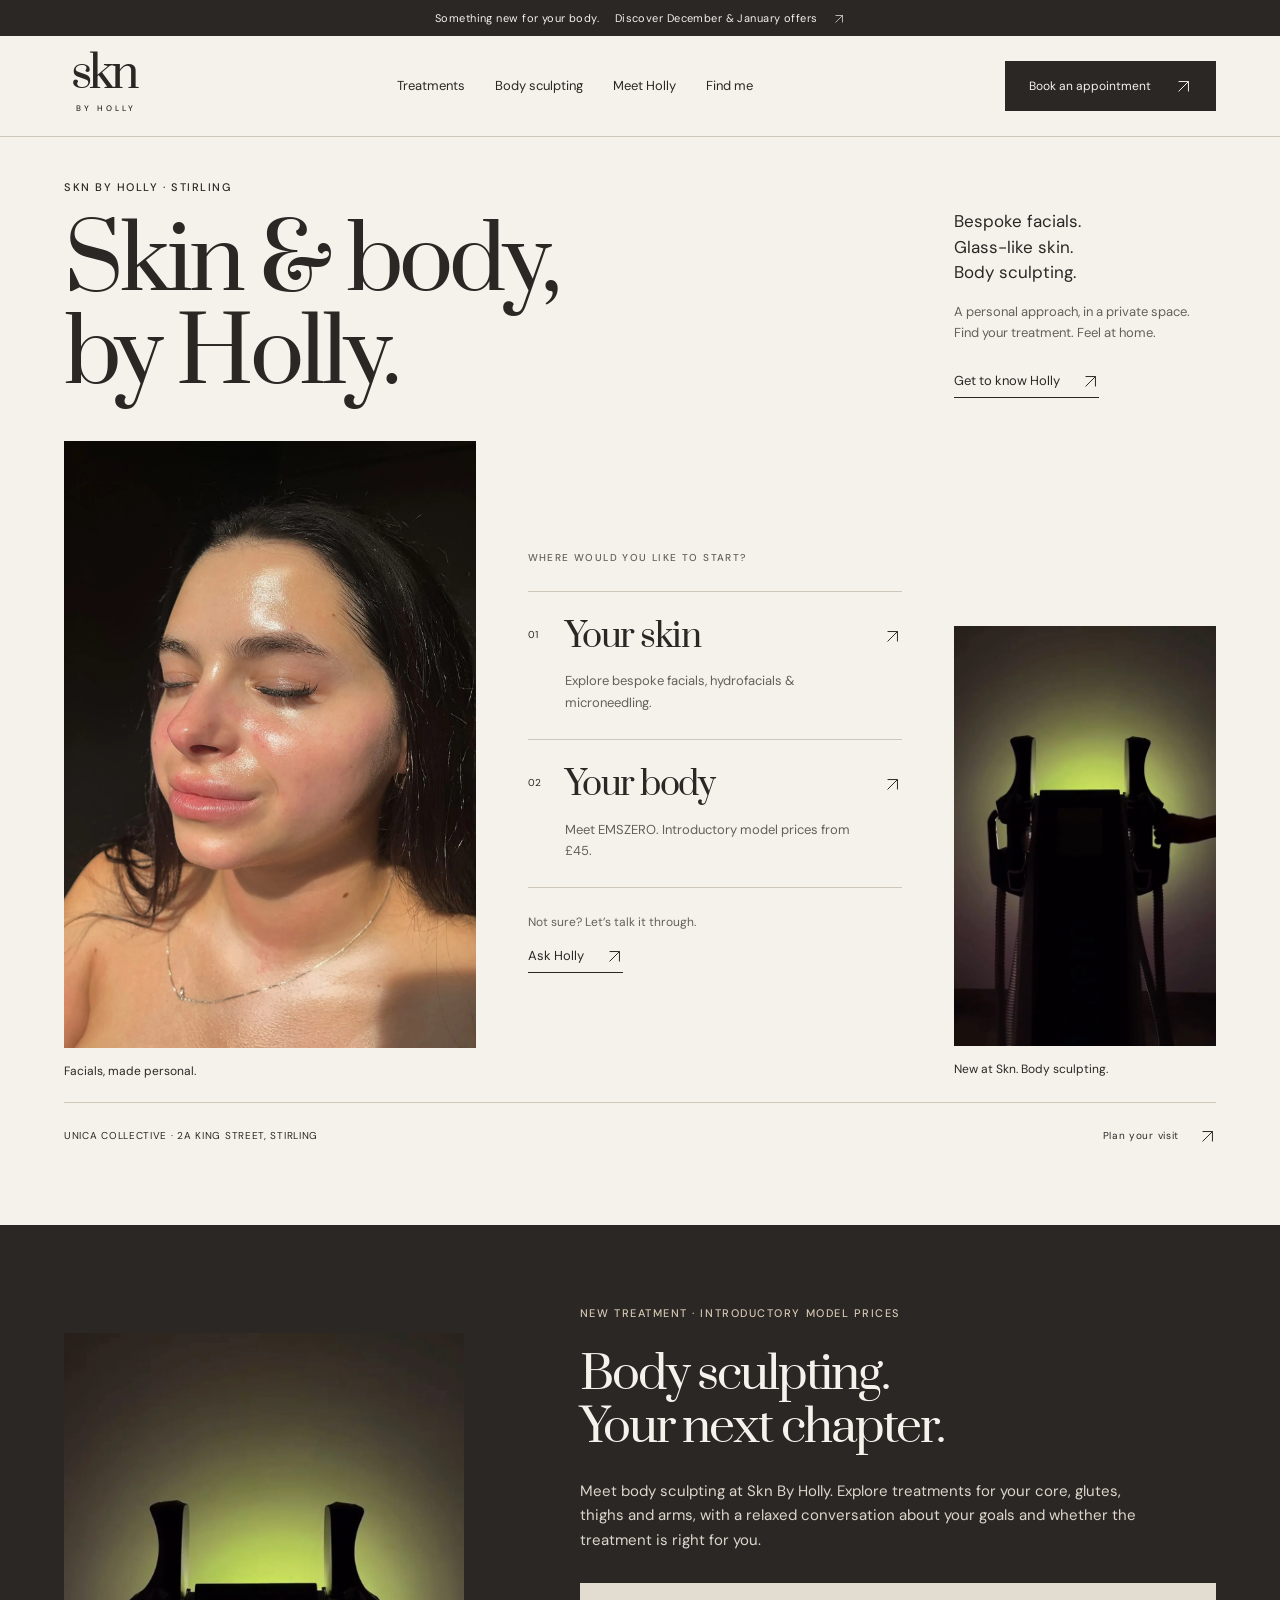
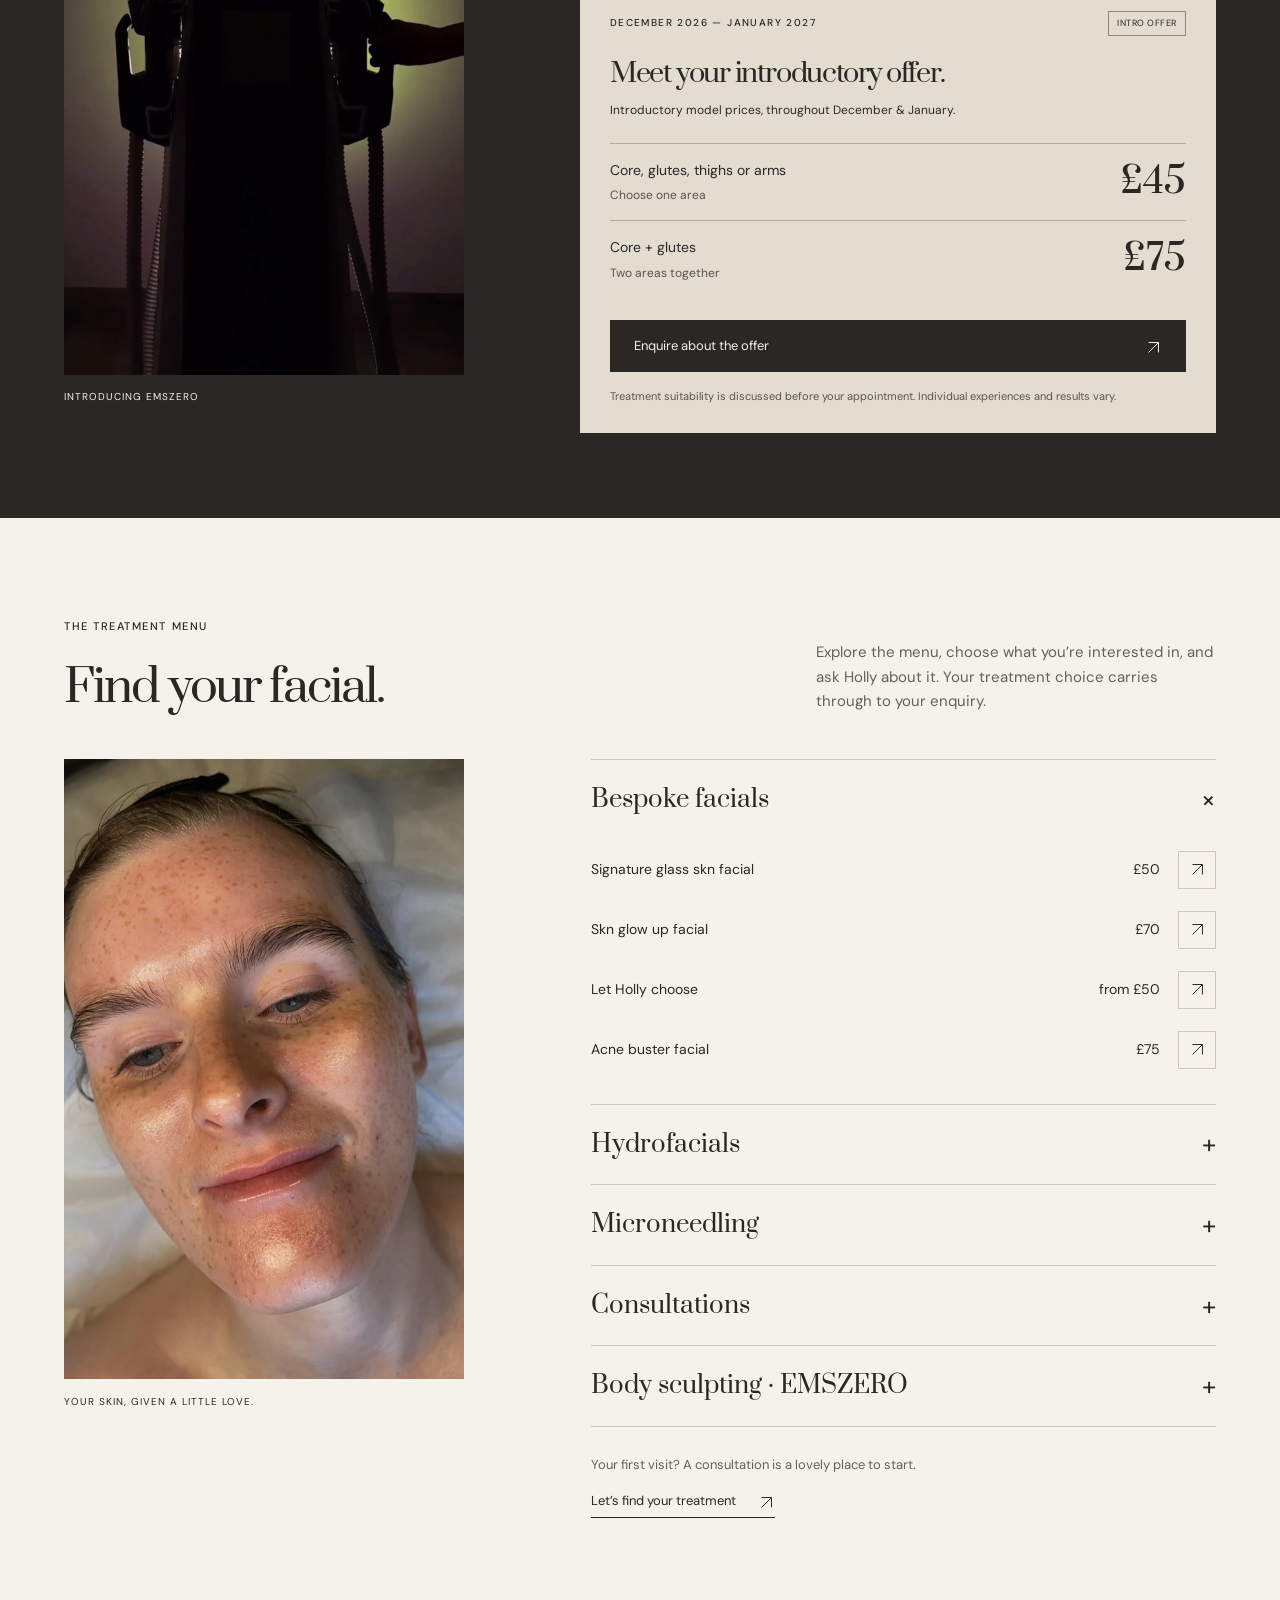
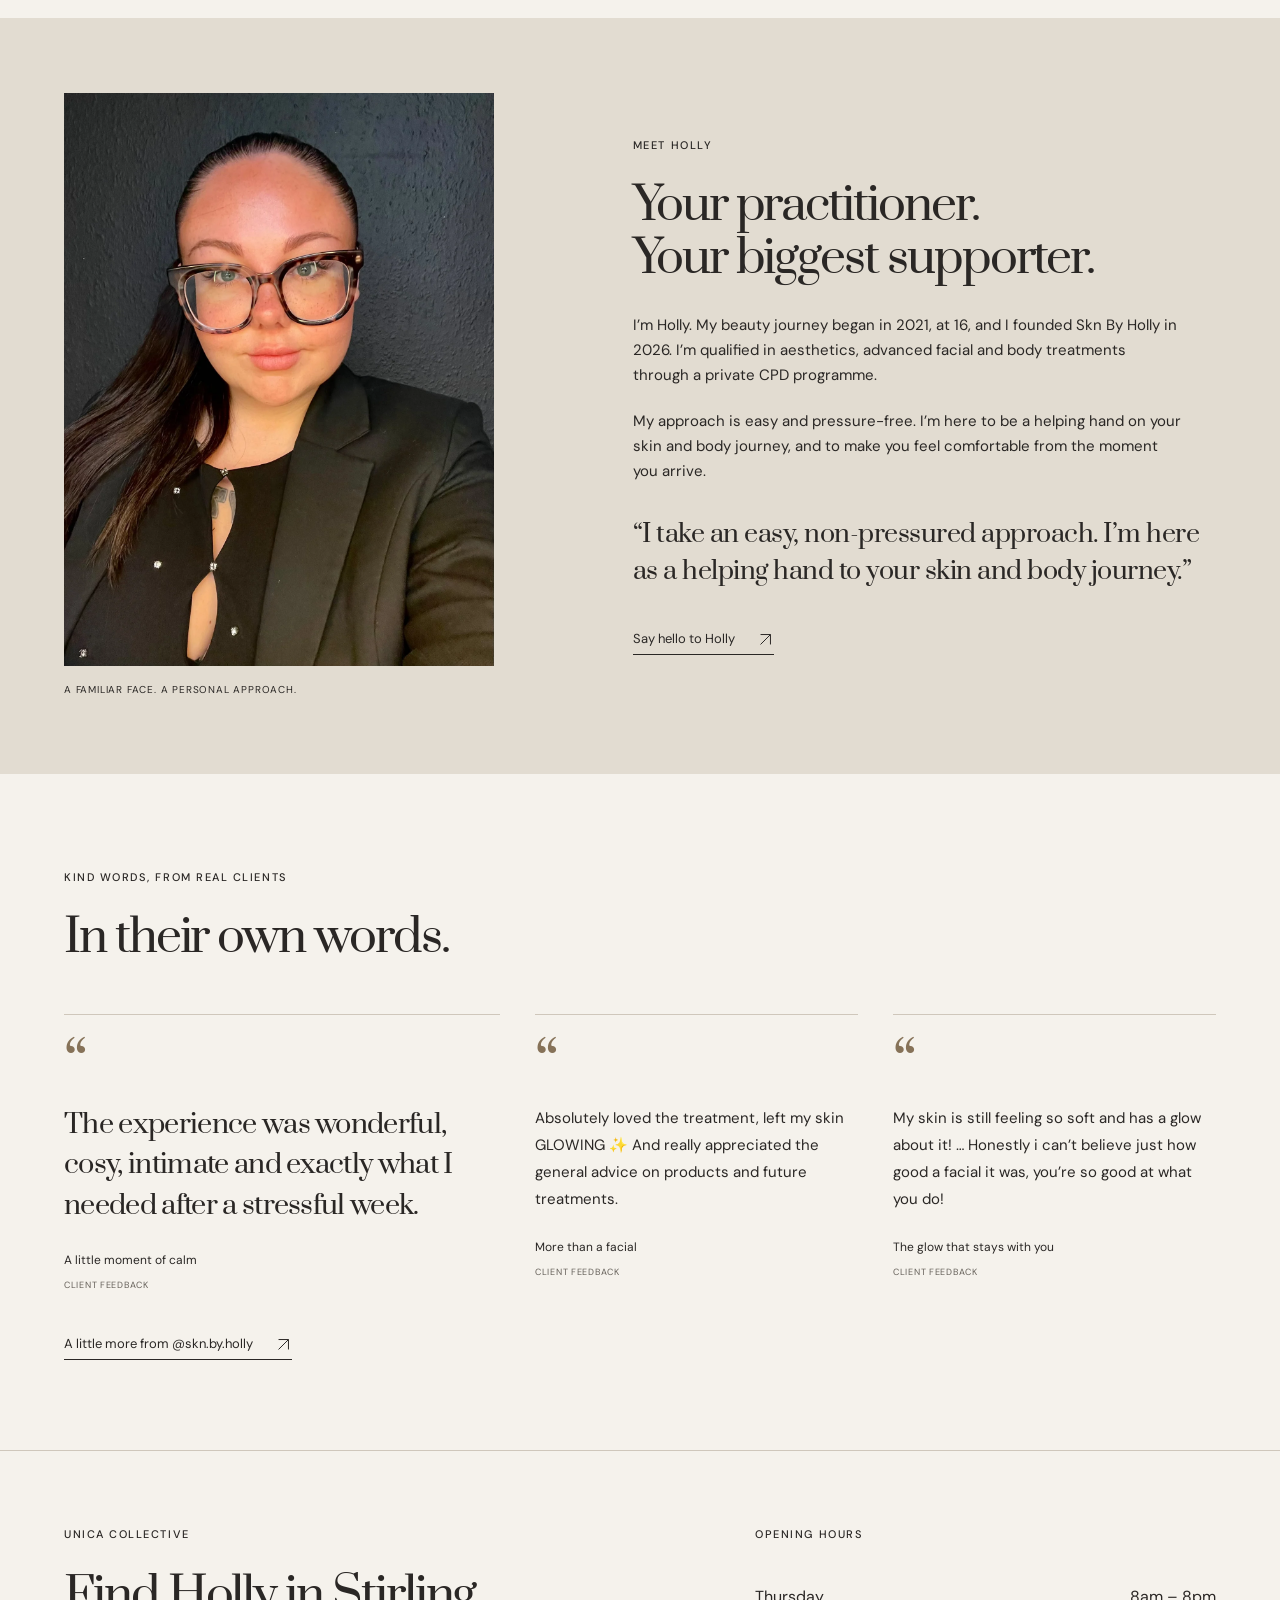
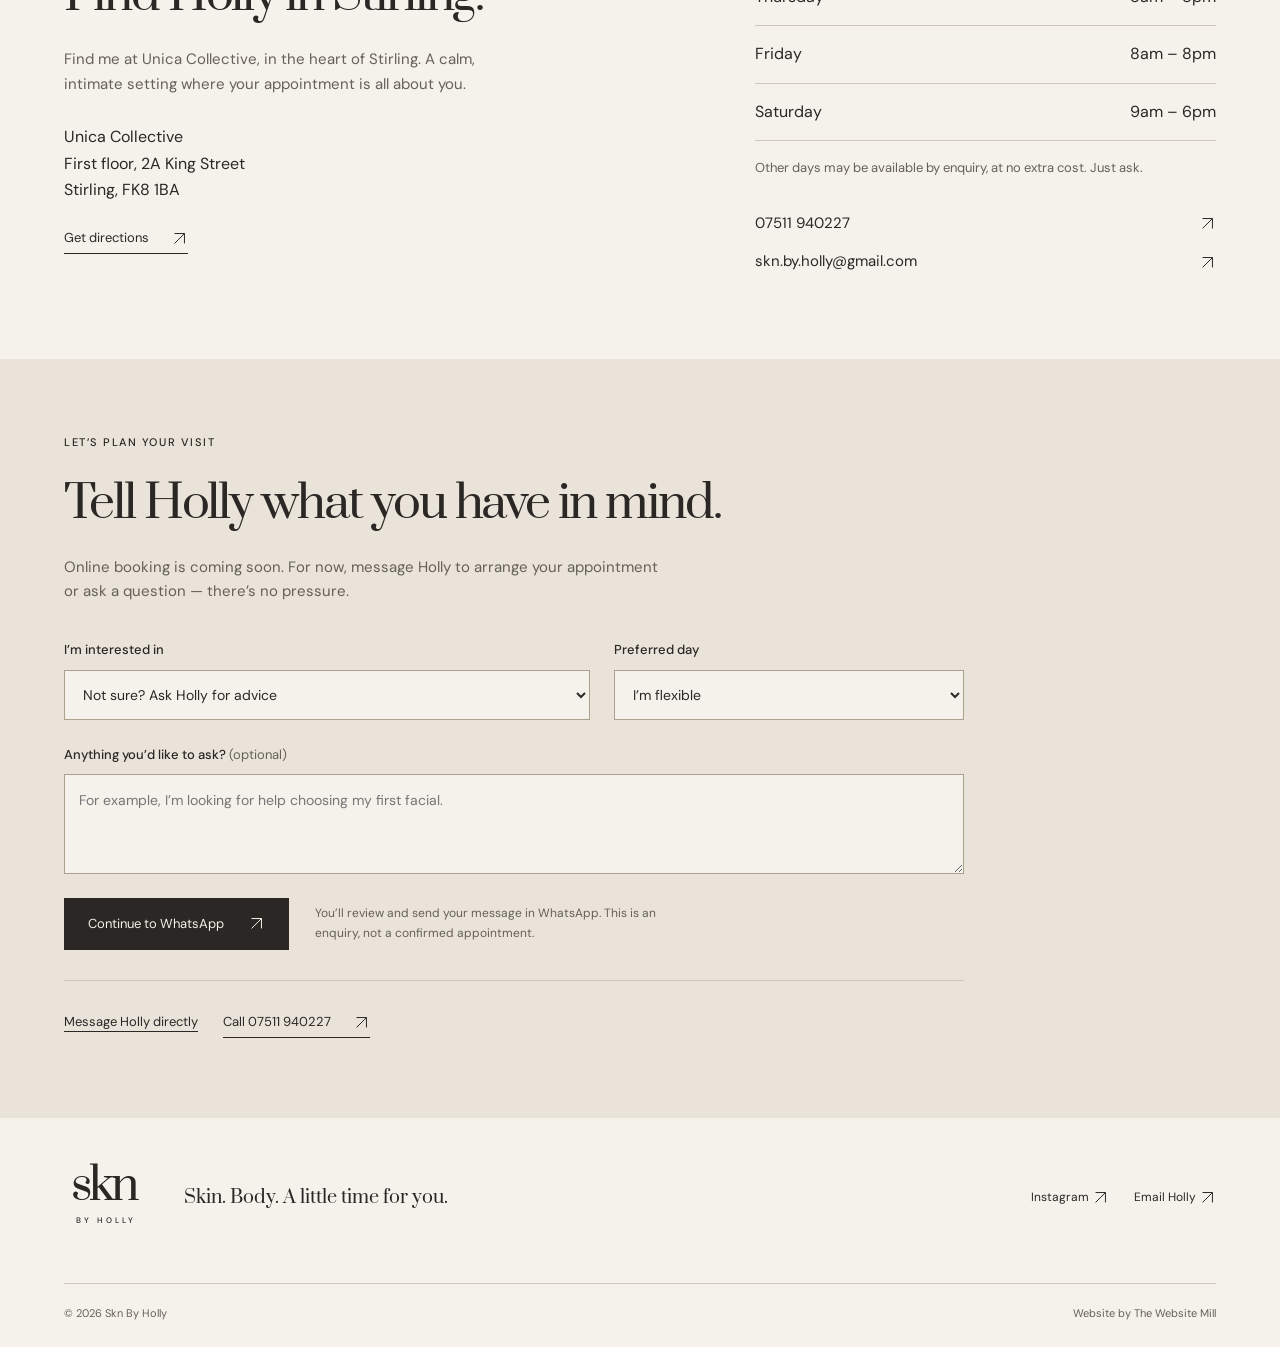
==== commit 6ffd9964: "Redesign Holly with editorial photography and treatment-led enquiries" ====
--- a/index.html
+++ b/index.html
@@ -1,36 +1,38 @@
-<!doctype html>
+<!DOCTYPE html>
+
 <html lang="en-GB">
 <head>
-<meta charset="utf-8"><meta name="viewport" content="width=device-width, initial-scale=1">
-<meta name="theme-color" content="#f5f2ec">
-<title>Skn By Holly | Facials & Body Sculpting in Stirling</title>
-<meta name="description" content="Bespoke facials, glass-like skin and EMSZERO body sculpting with Holly in Stirling. A private, welcoming space at Unica Collective. Explore treatments and prices.">
-<meta property="og:title" content="Skn By Holly — Skin. Body. You."><meta property="og:description" content="A little time for you. Bespoke skin treatments and body sculpting in a calm, private space in Stirling."><meta property="og:type" content="website"><meta property="og:image" content="/assets/glass-skin.webp">
-<link rel="icon" href="/assets/favicon.svg" type="image/svg+xml">
-<link rel="preconnect" href="https://fonts.googleapis.com"><link rel="preconnect" href="https://fonts.gstatic.com" crossorigin>
-<link href="https://fonts.googleapis.com/css2?family=DM+Sans:wght@400;450;500;600;700&family=Prata&display=swap" rel="stylesheet">
-<link rel="stylesheet" href="/styles.css"><script src="/site-config.js" defer></script><script src="/script.js" defer></script>
+<meta charset="utf-8"/><meta content="width=device-width, initial-scale=1" name="viewport"/>
+<meta content="#f5f2ec" name="theme-color"/>
+<title>Skn By Holly | Facials &amp; Body Sculpting in Stirling</title>
+<meta content="Bespoke facials, glass-like skin and EMSZERO body sculpting with Holly in Stirling. A private, welcoming space at Unica Collective. Explore treatments and prices." name="description"/>
+<meta content="Skn By Holly — Skin. Body. You." property="og:title"/><meta content="A little time for you. Bespoke skin treatments and body sculpting in a calm, private space in Stirling." property="og:description"/><meta content="website" property="og:type"/><meta content="/assets/glass-skin.webp" property="og:image"/>
+<link href="/assets/favicon.svg" rel="icon" type="image/svg+xml"/>
+<link href="https://fonts.googleapis.com" rel="preconnect"/><link crossorigin="" href="https://fonts.gstatic.com" rel="preconnect"/>
+<link href="https://fonts.googleapis.com/css2?family=DM+Sans:wght@400;450;500;600;700&amp;family=Prata&amp;display=swap" rel="stylesheet"/>
+<link href="/styles.css" rel="stylesheet"/><script defer="" src="/site-config.js"></script><script defer="" src="/script.js"></script>
 <script type="application/ld+json">{"@context":"https://schema.org","@type":"BeautySalon","name":"Skn By Holly","description":"Bespoke facials and body sculpting in Stirling.","telephone":"+447511940227","email":"skn.by.holly@gmail.com","address":{"@type":"PostalAddress","streetAddress":"Unica Collective, First floor, 2A King Street","addressLocality":"Stirling","postalCode":"FK8 1BA","addressCountry":"GB"},"openingHoursSpecification":[{"@type":"OpeningHoursSpecification","dayOfWeek":["Thursday","Friday"],"opens":"08:00","closes":"20:00"},{"@type":"OpeningHoursSpecification","dayOfWeek":"Saturday","opens":"09:00","closes":"18:00"}],"sameAs":["https://www.instagram.com/skn.by.holly/"]}</script>
 </head>
 <body>
 <a class="skip" href="#main">Skip to content</a>
-<div class="announcement"><a href="#body">Something new for your body. <span>Discover December & January offers</span> <span aria-hidden="true"><svg class="arrow" viewBox="0 0 24 24" fill="none" stroke="currentColor" stroke-width="1.4" aria-hidden="true"><path d="M5 19 19 5M5 5h14v14"/></svg></span></a></div>
-<header><a class="wordmark" href="#" aria-label="Skn By Holly home">skn<span>BY HOLLY</span></a><nav aria-label="Main navigation"><a href="#treatments">Treatments</a><a href="#body">Body sculpting</a><a href="#holly">Meet Holly</a><a href="#visit">Find me</a></nav><a class="button small" href="#booking" data-booking>Book an appointment <span aria-hidden="true"><svg class="arrow" viewBox="0 0 24 24" fill="none" stroke="currentColor" stroke-width="1.4" aria-hidden="true"><path d="M5 19 19 5M5 5h14v14"/></svg></span></a><button class="menu-toggle" aria-expanded="false" aria-controls="mobile-nav" aria-label="Open navigation"><span></span><span></span></button></header>
-<nav id="mobile-nav" class="mobile-nav" aria-label="Mobile navigation" hidden><a href="#treatments">Treatments & prices</a><a href="#body">Body sculpting offers</a><a href="#holly">Meet Holly</a><a href="#reviews">Kind words</a><a href="#visit">Find me</a></nav>
+<div class="announcement"><a href="#body">Something new for your body. <span>Discover December &amp; January offers</span> <span aria-hidden="true"><svg aria-hidden="true" class="arrow" fill="none" stroke="currentColor" stroke-width="1.4" viewbox="0 0 24 24"><path d="M5 19 19 5M5 5h14v14"></path></svg></span></a></div>
+<header><a aria-label="Skn By Holly home" class="wordmark" href="#">skn<span>BY HOLLY</span></a><nav aria-label="Main navigation"><a href="#treatments">Treatments</a><a href="#body">Body sculpting</a><a href="#holly">Meet Holly</a><a href="#visit">Find me</a></nav><a class="button small" data-booking="" href="#booking">Book an appointment <span aria-hidden="true"><svg aria-hidden="true" class="arrow" fill="none" stroke="currentColor" stroke-width="1.4" viewbox="0 0 24 24"><path d="M5 19 19 5M5 5h14v14"></path></svg></span></a><button aria-controls="mobile-nav" aria-expanded="false" aria-label="Open navigation" class="menu-toggle"><span></span><span></span></button></header>
+<nav aria-label="Mobile navigation" class="mobile-nav" hidden="" id="mobile-nav"><a href="#treatments">Treatments &amp; prices</a><a href="#body">Body sculpting offers</a><a href="#holly">Meet Holly</a><a href="#reviews">Kind words</a><a href="#visit">Find me</a></nav>
 <main id="main">
-<section class="hero section-wrap"><div class="hero-copy"><p class="eyebrow">SKIN & BODY SPECIALIST · STIRLING</p><h1>Your skin.<br>Your body.<br><em>Your kind of care.</em></h1><p class="intro">Glass-like skin. A little more confidence. A space to be yourself. Bespoke facials and body treatments, with you at the heart of it all.</p><div class="actions"><a class="button" href="#treatments">Find your treatment <span aria-hidden="true"><svg class="arrow" viewBox="0 0 24 24" fill="none" stroke="currentColor" stroke-width="1.4" aria-hidden="true"><path d="M5 19 19 5M5 5h14v14"/></svg></span></a><a class="text-link" href="https://wa.me/447511940227">Enquire with Holly <span aria-hidden="true"><svg class="arrow" viewBox="0 0 24 24" fill="none" stroke="currentColor" stroke-width="1.4" aria-hidden="true"><path d="M5 19 19 5M5 5h14v14"/></svg></span></a></div><div class="hero-note"><span class="mini-line"></span>Private appointments. Personal attention. Always welcome.</div></div><div class="hero-visual"><img src="/assets/glass-skin.webp" alt="Fresh, glowing skin following a facial at Skn By Holly" fetchpriority="high" width="1222" height="1800"><span class="image-label">THE GLASS SKN FEELING</span><a class="image-stamp" href="#body"><span>NEW AT SKN</span>Body<br>sculpting <b aria-hidden="true"><svg class="arrow" viewBox="0 0 24 24" fill="none" stroke="currentColor" stroke-width="1.4" aria-hidden="true"><path d="M5 19 19 5M5 5h14v14"/></svg></b></a></div><div class="hero-bottom"><span>UNICA COLLECTIVE, STIRLING</span><a href="#body">A little more you <span aria-hidden="true">↓</span></a></div></section>
-<div class="values" aria-label="Our approach"><span>Bespoke skin treatments</span><i aria-hidden="true">✳</i><span>A calm, private space</span><i aria-hidden="true">✳</i><span>Care without pressure</span><i aria-hidden="true">✳</i><span>Body confidence, your way</span></div>
-<section id="body" class="body-section section-wrap"><div class="body-visual"><img src="/assets/body-sculpting.webp" alt="EMSZERO body sculpting equipment at Skn By Holly" loading="lazy" width="1032" height="1800"><span class="image-label">INTRODUCING EMSZERO</span></div><div class="body-copy"><p class="eyebrow">NEW TREATMENT · INTRODUCTORY MODEL PRICES</p><h2>A new chapter<br>in <em>body confidence.</em></h2><p>Meet body sculpting at Skn By Holly. Explore treatments for your core, glutes, thighs and arms, with a relaxed conversation about your goals and whether the treatment is right for you.</p><div class="offer"><div class="offer-heading"><span class="eyebrow">DECEMBER 2026 — JANUARY 2027</span><span class="offer-tag">INTRO OFFER</span></div><h3>A little time for your body.</h3><p class="offer-subtitle">Introductory model prices, throughout December & January.</p><dl class="offer-prices"><div><dt>Core, glutes, thighs or arms <small>Choose one area</small></dt><dd>£45</dd></div><div><dt>Core + glutes <small>Two areas together</small></dt><dd>£75</dd></div></dl><a class="button light" href="https://wa.me/447511940227?text=Hi%20Holly%2C%20I%27d%20love%20to%20enquire%20about%20your%20body%20sculpting%20introductory%20offer.">Enquire about the offer <span aria-hidden="true"><svg class="arrow" viewBox="0 0 24 24" fill="none" stroke="currentColor" stroke-width="1.4" aria-hidden="true"><path d="M5 19 19 5M5 5h14v14"/></svg></span></a><p class="fine">Treatment suitability is discussed before your appointment. Individual experiences and results vary.</p></div></div></section>
-<section id="treatments" class="treatments section-wrap"><div class="section-heading"><div><p class="eyebrow">THE TREATMENT MENU</p><h2>A little care.<br><em>A lovely glow.</em></h2></div><p>From your first facial to a bespoke skin ritual, let’s find what feels right for you. Not sure where to start? Let Holly choose.</p></div><div class="treatment-layout"><div class="treatment-image"><img src="/assets/skin-detail.webp" alt="A client’s radiant skin after a bespoke facial" loading="lazy" width="1162" height="1800"><span>YOUR SKIN, GIVEN A LITTLE LOVE.</span></div><div class="menu-list">
-<details open><summary><span><small>01</small> Bespoke facials</span><b aria-hidden="true">+</b></summary><dl><div><dt>Signature glass skn facial</dt><dd>£50</dd></div><div><dt>Skn glow up facial</dt><dd>£70</dd></div><div><dt>Let Holly choose</dt><dd>from £50</dd></div><div><dt>Acne buster facial</dt><dd>£75</dd></div></dl></details>
-<details><summary><span><small>02</small> Hydrofacials</span><b aria-hidden="true">+</b></summary><dl><div><dt>Express hydrofacial</dt><dd>£55</dd></div><div><dt>Luxury hydrofacial</dt><dd>£75</dd></div><div><dt>Add-on dermaplaning</dt><dd>£10</dd></div></dl></details>
-<details><summary><span><small>03</small> Microneedling</span><b aria-hidden="true">+</b></summary><dl><div><dt>Bespoke microneedling facial</dt><dd>£70</dd></div></dl></details>
-<details><summary><span><small>04</small> Consultations</span><b aria-hidden="true">+</b></summary><dl><div><dt>Consultation</dt><dd>£10</dd></div><div><dt>Bespoke wedding facial consultation</dt><dd>£10</dd></div></dl></details>
-<details><summary><span><small>05</small> Body sculpting · EMSZERO</span><b aria-hidden="true">+</b></summary><p>December 2026 & January 2027 introductory model prices.</p><dl><div><dt>Core</dt><dd>£45</dd></div><div><dt>Glutes</dt><dd>£45</dd></div><div><dt>Thighs</dt><dd>£45</dd></div><div><dt>Arms</dt><dd>£45</dd></div><div><dt>Core + glutes</dt><dd>£75</dd></div></dl></details>
-<div class="menu-help"><p>Your first visit? A consultation is a lovely place to start.</p><a class="text-link" href="#booking" data-booking>Let’s find your treatment <span aria-hidden="true"><svg class="arrow" viewBox="0 0 24 24" fill="none" stroke="currentColor" stroke-width="1.4" aria-hidden="true"><path d="M5 19 19 5M5 5h14v14"/></svg></span></a></div></div></div></section>
-<section id="holly" class="about section-wrap"><div class="about-copy"><p class="eyebrow">THE PERSON BEHIND YOUR GLOW</p><h2>Hi, I’m Holly.<br><em>Come as you are.</em></h2><p>I started my beauty journey in 2021, at 16, and founded Skn By Holly in 2026. I’m qualified in aesthetics, advanced facial and body treatments through a private CPD programme, with five years of training and experience behind my love for skin.</p><p>My approach is easy and pressure-free. I’m here to be a helping hand on your skin and body journey, and to make you feel comfortable from the moment you arrive.</p><blockquote>“Nothing said is judged. This is your space to feel comfortable, have a chat and take a little time for yourself.”</blockquote><a class="text-link" href="https://wa.me/447511940227">Say hello to Holly <span aria-hidden="true"><svg class="arrow" viewBox="0 0 24 24" fill="none" stroke="currentColor" stroke-width="1.4" aria-hidden="true"><path d="M5 19 19 5M5 5h14v14"/></svg></span></a></div><div class="about-image"><img src="/assets/holly.webp" alt="Holly, founder of Skn By Holly" loading="lazy" width="1350" height="1800"><span class="portrait-caption">A FAMILIAR FACE. A PERSONAL APPROACH.</span></div></section>
-<section id="reviews" class="reviews section-wrap"><p class="eyebrow">KIND WORDS, FROM REAL CLIENTS</p><h2>That <em>just-had-a-facial</em> feeling.</h2><div class="review-grid"><figure><span class="quote-mark" aria-hidden="true">“</span><blockquote>The experience was wonderful, cosy, intimate and exactly what I needed after a stressful week.</blockquote><figcaption>A little moment of calm <span>CLIENT FEEDBACK</span></figcaption></figure><figure><span class="quote-mark" aria-hidden="true">“</span><blockquote>Absolutely loved the treatment, left my skin GLOWING ✨ And really appreciated the general advice on products and future treatments.</blockquote><figcaption>More than a facial <span>CLIENT FEEDBACK</span></figcaption></figure><figure><span class="quote-mark" aria-hidden="true">“</span><blockquote>My skin is still feeling so soft and has a glow about it! … Honestly i can’t believe just how good a facial it was, you’re so good at what you do!</blockquote><figcaption>The glow that stays with you <span>CLIENT FEEDBACK</span></figcaption></figure></div><a class="text-link" href="https://www.instagram.com/skn.by.holly/" target="_blank" rel="noopener noreferrer">A little more from @skn.by.holly <span aria-hidden="true"><svg class="arrow" viewBox="0 0 24 24" fill="none" stroke="currentColor" stroke-width="1.4" aria-hidden="true"><path d="M5 19 19 5M5 5h14v14"/></svg></span></a></section>
-<section id="visit" class="visit section-wrap"><div><p class="eyebrow">YOUR LITTLE ESCAPE, IN STIRLING</p><h2>A private space.<br><em>A warm welcome.</em></h2><p>Find me at Unica Collective, in the heart of Stirling. A calm, intimate setting where your appointment is all about you.</p><address>Unica Collective<br>First floor, 2A King Street<br>Stirling, FK8 1BA</address><a class="text-link" href="https://www.google.com/maps/search/?api=1&query=Unica%20Collective%202A%20King%20Street%20Stirling%20FK8%201BA" target="_blank" rel="noopener noreferrer">Get directions <span aria-hidden="true"><svg class="arrow" viewBox="0 0 24 24" fill="none" stroke="currentColor" stroke-width="1.4" aria-hidden="true"><path d="M5 19 19 5M5 5h14v14"/></svg></span></a></div><div class="hours"><p class="eyebrow">MAKE A LITTLE TIME FOR YOU</p><dl><div><dt>Thursday</dt><dd>8am – 8pm</dd></div><div><dt>Friday</dt><dd>8am – 8pm</dd></div><div><dt>Saturday</dt><dd>9am – 6pm</dd></div></dl><p>Other days may be available by enquiry, at no extra cost. Just ask.</p><div class="contact-links"><a href="tel:+447511940227">07511 940227 <span aria-hidden="true"><svg class="arrow" viewBox="0 0 24 24" fill="none" stroke="currentColor" stroke-width="1.4" aria-hidden="true"><path d="M5 19 19 5M5 5h14v14"/></svg></span></a><a href="mailto:skn.by.holly@gmail.com">skn.by.holly@gmail.com <span aria-hidden="true"><svg class="arrow" viewBox="0 0 24 24" fill="none" stroke="currentColor" stroke-width="1.4" aria-hidden="true"><path d="M5 19 19 5M5 5h14v14"/></svg></span></a></div></div></section>
-<section id="booking" class="booking section-wrap"><p class="eyebrow">YOUR NEXT LITTLE MOMENT OF CARE</p><h2>Let’s make time <em>for you.</em></h2><p id="booking-message">Online booking is coming soon. For now, message Holly to arrange your appointment or ask a question — there’s no pressure.</p><div class="actions"><a class="button" id="primary-booking" href="https://wa.me/447511940227">Enquire on WhatsApp <span aria-hidden="true"><svg class="arrow" viewBox="0 0 24 24" fill="none" stroke="currentColor" stroke-width="1.4" aria-hidden="true"><path d="M5 19 19 5M5 5h14v14"/></svg></span></a><a class="text-link" href="tel:+447511940227">Call 07511 940227 <span aria-hidden="true"><svg class="arrow" viewBox="0 0 24 24" fill="none" stroke="currentColor" stroke-width="1.4" aria-hidden="true"><path d="M5 19 19 5M5 5h14v14"/></svg></span></a></div></section>
-</main><footer class="section-wrap"><a class="wordmark" href="#">skn<span>BY HOLLY</span></a><p>Skin. Body. A little time for you.</p><div><a href="https://www.instagram.com/skn.by.holly/" target="_blank" rel="noopener noreferrer">Instagram <svg class="arrow" viewBox="0 0 24 24" fill="none" stroke="currentColor" stroke-width="1.4" aria-hidden="true"><path d="M5 19 19 5M5 5h14v14"/></svg></a><a href="mailto:skn.by.holly@gmail.com">Email Holly <svg class="arrow" viewBox="0 0 24 24" fill="none" stroke="currentColor" stroke-width="1.4" aria-hidden="true"><path d="M5 19 19 5M5 5h14v14"/></svg></a></div><div class="footer-bottom"><span>© <span id="year">2026</span> Skn By Holly</span><a href="https://thewebsitemill.co.uk/" target="_blank" rel="noopener noreferrer">Website by The Website Mill</a></div></footer>
+<section class="hero section-wrap"><div class="hero-heading"><p class="eyebrow">SKN BY HOLLY · STIRLING</p><h1>Skin &amp; body,<br/>by Holly.</h1></div><div class="hero-intro"><p class="hero-description">Bespoke facials.<br/>Glass-like skin.<br/>Body sculpting.</p><p>A personal approach, in a private space.<br/>Find your treatment. Feel at home.</p><a class="text-link" href="#holly">Get to know Holly <svg aria-hidden="true" class="arrow" fill="none" stroke="currentColor" stroke-width="1.4" viewbox="0 0 24 24"><path d="M5 19 19 5M5 5h14v14"></path></svg></a></div><figure class="hero-photo"><img alt="Fresh, glowing skin following a facial at Skn By Holly" fetchpriority="high" height="1800" src="/assets/glass-skin.webp" width="1222"/><figcaption>Facials, made personal.</figcaption></figure><div class="hero-choices"><p class="eyebrow">WHERE WOULD YOU LIKE TO START?</p><a class="choice" href="#treatments"><span>01</span><div><h2>Your skin</h2><p>Explore bespoke facials, hydrofacials &amp; microneedling.</p></div><svg aria-hidden="true" class="arrow" fill="none" stroke="currentColor" stroke-width="1.4" viewbox="0 0 24 24"><path d="M5 19 19 5M5 5h14v14"></path></svg></a><a class="choice" href="#body"><span>02</span><div><h2>Your body</h2><p>Meet EMSZERO. Introductory model prices from £45.</p></div><svg aria-hidden="true" class="arrow" fill="none" stroke="currentColor" stroke-width="1.4" viewbox="0 0 24 24"><path d="M5 19 19 5M5 5h14v14"></path></svg></a><div class="choice-foot"><p>Not sure? Let’s talk it through.</p><a class="text-link" href="#booking">Ask Holly <svg aria-hidden="true" class="arrow" fill="none" stroke="currentColor" stroke-width="1.4" viewbox="0 0 24 24"><path d="M5 19 19 5M5 5h14v14"></path></svg></a></div></div><figure class="hero-body-photo"><img alt="EMSZERO body sculpting equipment" height="1800" src="/assets/body-sculpting.webp" width="1123"/><figcaption>New at Skn. Body sculpting.</figcaption></figure><div class="hero-bottom"><span>UNICA COLLECTIVE · 2A KING STREET, STIRLING</span><a href="#visit">Plan your visit <svg aria-hidden="true" class="arrow" fill="none" stroke="currentColor" stroke-width="1.4" viewbox="0 0 24 24"><path d="M5 19 19 5M5 5h14v14"></path></svg></a></div></section>
+<section class="body-section section-wrap" id="body"><div class="body-visual"><img alt="EMSZERO body sculpting equipment at Skn By Holly" height="1800" loading="lazy" src="/assets/body-sculpting.webp" width="1123"/><span class="image-label">INTRODUCING EMSZERO</span></div><div class="body-copy"><p class="eyebrow">NEW TREATMENT · INTRODUCTORY MODEL PRICES</p><h2>Body sculpting.
+Your next chapter.</h2><p>Meet body sculpting at Skn By Holly. Explore treatments for your core, glutes, thighs and arms, with a relaxed conversation about your goals and whether the treatment is right for you.</p><div class="offer"><div class="offer-heading"><span class="eyebrow">DECEMBER 2026 — JANUARY 2027</span><span class="offer-tag">INTRO OFFER</span></div><h3>Meet your introductory offer.</h3><p class="offer-subtitle">Introductory model prices, throughout December &amp; January.</p><dl class="offer-prices"><div><dt>Core, glutes, thighs or arms <small>Choose one area</small></dt><dd>£45</dd></div><div><dt>Core + glutes <small>Two areas together</small></dt><dd>£75</dd></div></dl><a class="button light" href="https://wa.me/447511940227?text=Hi%20Holly%2C%20I%27d%20love%20to%20enquire%20about%20your%20body%20sculpting%20introductory%20offer.">Enquire about the offer <span aria-hidden="true"><svg aria-hidden="true" class="arrow" fill="none" stroke="currentColor" stroke-width="1.4" viewbox="0 0 24 24"><path d="M5 19 19 5M5 5h14v14"></path></svg></span></a><p class="fine">Treatment suitability is discussed before your appointment. Individual experiences and results vary.</p></div></div></section>
+<section class="treatments section-wrap" id="treatments"><div class="section-heading"><div><p class="eyebrow">THE TREATMENT MENU</p><h2>Find your facial.</h2></div><p>Explore the menu, choose what you’re interested in, and ask Holly about it. Your treatment choice carries through to your enquiry.</p></div><div class="treatment-layout"><div class="treatment-image"><img alt="A client’s radiant skin after a bespoke facial" height="1800" loading="lazy" src="/assets/skin-detail.webp" width="1162"/><span>YOUR SKIN, GIVEN A LITTLE LOVE.</span></div><div class="menu-list">
+<details open=""><summary><span> Bespoke facials</span><b aria-hidden="true">+</b></summary><dl><div><dt>Signature glass skn facial</dt><dd>£50<button aria-label="Enquire about Signature glass skn facial at £50" class="choose-treatment" data-treatment="Signature glass skn facial · £50" type="button"><svg aria-hidden="true" class="arrow" fill="none" stroke="currentColor" stroke-width="1.4" viewbox="0 0 24 24"><path d="M5 19 19 5M5 5h14v14"></path></svg></button></dd></div><div><dt>Skn glow up facial</dt><dd>£70<button aria-label="Enquire about Skn glow up facial at £70" class="choose-treatment" data-treatment="Skn glow up facial · £70" type="button"><svg aria-hidden="true" class="arrow" fill="none" stroke="currentColor" stroke-width="1.4" viewbox="0 0 24 24"><path d="M5 19 19 5M5 5h14v14"></path></svg></button></dd></div><div><dt>Let Holly choose</dt><dd>from £50<button aria-label="Enquire about Let Holly choose at from £50" class="choose-treatment" data-treatment="Let Holly choose · from £50" type="button"><svg aria-hidden="true" class="arrow" fill="none" stroke="currentColor" stroke-width="1.4" viewbox="0 0 24 24"><path d="M5 19 19 5M5 5h14v14"></path></svg></button></dd></div><div><dt>Acne buster facial</dt><dd>£75<button aria-label="Enquire about Acne buster facial at £75" class="choose-treatment" data-treatment="Acne buster facial · £75" type="button"><svg aria-hidden="true" class="arrow" fill="none" stroke="currentColor" stroke-width="1.4" viewbox="0 0 24 24"><path d="M5 19 19 5M5 5h14v14"></path></svg></button></dd></div></dl></details>
+<details><summary><span> Hydrofacials</span><b aria-hidden="true">+</b></summary><dl><div><dt>Express hydrofacial</dt><dd>£55<button aria-label="Enquire about Express hydrofacial at £55" class="choose-treatment" data-treatment="Express hydrofacial · £55" type="button"><svg aria-hidden="true" class="arrow" fill="none" stroke="currentColor" stroke-width="1.4" viewbox="0 0 24 24"><path d="M5 19 19 5M5 5h14v14"></path></svg></button></dd></div><div><dt>Luxury hydrofacial</dt><dd>£75<button aria-label="Enquire about Luxury hydrofacial at £75" class="choose-treatment" data-treatment="Luxury hydrofacial · £75" type="button"><svg aria-hidden="true" class="arrow" fill="none" stroke="currentColor" stroke-width="1.4" viewbox="0 0 24 24"><path d="M5 19 19 5M5 5h14v14"></path></svg></button></dd></div><div><dt>Add-on dermaplaning</dt><dd>£10<button aria-label="Enquire about Add-on dermaplaning at £10" class="choose-treatment" data-treatment="Add-on dermaplaning · £10" type="button"><svg aria-hidden="true" class="arrow" fill="none" stroke="currentColor" stroke-width="1.4" viewbox="0 0 24 24"><path d="M5 19 19 5M5 5h14v14"></path></svg></button></dd></div></dl></details>
+<details><summary><span> Microneedling</span><b aria-hidden="true">+</b></summary><dl><div><dt>Bespoke microneedling facial</dt><dd>£70<button aria-label="Enquire about Bespoke microneedling facial at £70" class="choose-treatment" data-treatment="Bespoke microneedling facial · £70" type="button"><svg aria-hidden="true" class="arrow" fill="none" stroke="currentColor" stroke-width="1.4" viewbox="0 0 24 24"><path d="M5 19 19 5M5 5h14v14"></path></svg></button></dd></div></dl></details>
+<details><summary><span> Consultations</span><b aria-hidden="true">+</b></summary><dl><div><dt>Consultation</dt><dd>£10<button aria-label="Enquire about Consultation at £10" class="choose-treatment" data-treatment="Consultation · £10" type="button"><svg aria-hidden="true" class="arrow" fill="none" stroke="currentColor" stroke-width="1.4" viewbox="0 0 24 24"><path d="M5 19 19 5M5 5h14v14"></path></svg></button></dd></div><div><dt>Bespoke wedding facial consultation</dt><dd>£10<button aria-label="Enquire about Bespoke wedding facial consultation at £10" class="choose-treatment" data-treatment="Bespoke wedding facial consultation · £10" type="button"><svg aria-hidden="true" class="arrow" fill="none" stroke="currentColor" stroke-width="1.4" viewbox="0 0 24 24"><path d="M5 19 19 5M5 5h14v14"></path></svg></button></dd></div></dl></details>
+<details><summary><span> Body sculpting · EMSZERO</span><b aria-hidden="true">+</b></summary><p>December 2026 &amp; January 2027 introductory model prices.</p><dl><div><dt>Core</dt><dd>£45<button aria-label="Enquire about Body sculpting — Core (Dec–Jan model price) at £45" class="choose-treatment" data-treatment="Body sculpting — Core (Dec–Jan model price) · £45" type="button"><svg aria-hidden="true" class="arrow" fill="none" stroke="currentColor" stroke-width="1.4" viewbox="0 0 24 24"><path d="M5 19 19 5M5 5h14v14"></path></svg></button></dd></div><div><dt>Glutes</dt><dd>£45<button aria-label="Enquire about Body sculpting — Glutes (Dec–Jan model price) at £45" class="choose-treatment" data-treatment="Body sculpting — Glutes (Dec–Jan model price) · £45" type="button"><svg aria-hidden="true" class="arrow" fill="none" stroke="currentColor" stroke-width="1.4" viewbox="0 0 24 24"><path d="M5 19 19 5M5 5h14v14"></path></svg></button></dd></div><div><dt>Thighs</dt><dd>£45<button aria-label="Enquire about Body sculpting — Thighs (Dec–Jan model price) at £45" class="choose-treatment" data-treatment="Body sculpting — Thighs (Dec–Jan model price) · £45" type="button"><svg aria-hidden="true" class="arrow" fill="none" stroke="currentColor" stroke-width="1.4" viewbox="0 0 24 24"><path d="M5 19 19 5M5 5h14v14"></path></svg></button></dd></div><div><dt>Arms</dt><dd>£45<button aria-label="Enquire about Body sculpting — Arms (Dec–Jan model price) at £45" class="choose-treatment" data-treatment="Body sculpting — Arms (Dec–Jan model price) · £45" type="button"><svg aria-hidden="true" class="arrow" fill="none" stroke="currentColor" stroke-width="1.4" viewbox="0 0 24 24"><path d="M5 19 19 5M5 5h14v14"></path></svg></button></dd></div><div><dt>Core + glutes</dt><dd>£75<button aria-label="Enquire about Body sculpting — Core + glutes (Dec–Jan model price) at £75" class="choose-treatment" data-treatment="Body sculpting — Core + glutes (Dec–Jan model price) · £75" type="button"><svg aria-hidden="true" class="arrow" fill="none" stroke="currentColor" stroke-width="1.4" viewbox="0 0 24 24"><path d="M5 19 19 5M5 5h14v14"></path></svg></button></dd></div></dl></details>
+<div class="menu-help"><p>Your first visit? A consultation is a lovely place to start.</p><a class="text-link" data-booking="" href="#booking">Let’s find your treatment <span aria-hidden="true"><svg aria-hidden="true" class="arrow" fill="none" stroke="currentColor" stroke-width="1.4" viewbox="0 0 24 24"><path d="M5 19 19 5M5 5h14v14"></path></svg></span></a></div></div></div></section>
+<section class="about section-wrap" id="holly"><div class="about-copy"><p class="eyebrow">MEET HOLLY</p><h2>Your practitioner.
+Your biggest supporter.</h2><p>I’m Holly. My beauty journey began in 2021, at 16, and I founded Skn By Holly in 2026. I’m qualified in aesthetics, advanced facial and body treatments through a private CPD programme.</p><p>My approach is easy and pressure-free. I’m here to be a helping hand on your skin and body journey, and to make you feel comfortable from the moment you arrive.</p><blockquote>“I take an easy, non-pressured approach. I’m here as a helping hand to your skin and body journey.”</blockquote><a class="text-link" href="https://wa.me/447511940227">Say hello to Holly <span aria-hidden="true"><svg aria-hidden="true" class="arrow" fill="none" stroke="currentColor" stroke-width="1.4" viewbox="0 0 24 24"><path d="M5 19 19 5M5 5h14v14"></path></svg></span></a></div><div class="about-image"><img alt="Holly, founder of Skn By Holly" height="1800" loading="lazy" src="/assets/holly.webp" width="1350"/><span class="portrait-caption">A FAMILIAR FACE. A PERSONAL APPROACH.</span></div></section>
+<section class="reviews section-wrap" id="reviews"><p class="eyebrow">KIND WORDS, FROM REAL CLIENTS</p><h2>In their own words.</h2><div class="review-grid"><figure><span aria-hidden="true" class="quote-mark">“</span><blockquote>The experience was wonderful, cosy, intimate and exactly what I needed after a stressful week.</blockquote><figcaption>A little moment of calm <span>CLIENT FEEDBACK</span></figcaption></figure><figure><span aria-hidden="true" class="quote-mark">“</span><blockquote>Absolutely loved the treatment, left my skin GLOWING ✨ And really appreciated the general advice on products and future treatments.</blockquote><figcaption>More than a facial <span>CLIENT FEEDBACK</span></figcaption></figure><figure><span aria-hidden="true" class="quote-mark">“</span><blockquote>My skin is still feeling so soft and has a glow about it! … Honestly i can’t believe just how good a facial it was, you’re so good at what you do!</blockquote><figcaption>The glow that stays with you <span>CLIENT FEEDBACK</span></figcaption></figure></div><a class="text-link" href="https://www.instagram.com/skn.by.holly/" rel="noopener noreferrer" target="_blank">A little more from @skn.by.holly <span aria-hidden="true"><svg aria-hidden="true" class="arrow" fill="none" stroke="currentColor" stroke-width="1.4" viewbox="0 0 24 24"><path d="M5 19 19 5M5 5h14v14"></path></svg></span></a></section>
+<section class="visit section-wrap" id="visit"><div><p class="eyebrow">UNICA COLLECTIVE</p><h2>Find Holly in Stirling.</h2><p>Find me at Unica Collective, in the heart of Stirling. A calm, intimate setting where your appointment is all about you.</p><address>Unica Collective<br/>First floor, 2A King Street<br/>Stirling, FK8 1BA</address><a class="text-link" href="https://www.google.com/maps/search/?api=1&amp;query=Unica%20Collective%202A%20King%20Street%20Stirling%20FK8%201BA" rel="noopener noreferrer" target="_blank">Get directions <span aria-hidden="true"><svg aria-hidden="true" class="arrow" fill="none" stroke="currentColor" stroke-width="1.4" viewbox="0 0 24 24"><path d="M5 19 19 5M5 5h14v14"></path></svg></span></a></div><div class="hours"><p class="eyebrow">OPENING HOURS</p><dl><div><dt>Thursday</dt><dd>8am – 8pm</dd></div><div><dt>Friday</dt><dd>8am – 8pm</dd></div><div><dt>Saturday</dt><dd>9am – 6pm</dd></div></dl><p>Other days may be available by enquiry, at no extra cost. Just ask.</p><div class="contact-links"><a href="tel:+447511940227">07511 940227 <span aria-hidden="true"><svg aria-hidden="true" class="arrow" fill="none" stroke="currentColor" stroke-width="1.4" viewbox="0 0 24 24"><path d="M5 19 19 5M5 5h14v14"></path></svg></span></a><a href="mailto:skn.by.holly@gmail.com">skn.by.holly@gmail.com <span aria-hidden="true"><svg aria-hidden="true" class="arrow" fill="none" stroke="currentColor" stroke-width="1.4" viewbox="0 0 24 24"><path d="M5 19 19 5M5 5h14v14"></path></svg></span></a></div></div></section>
+<section class="booking section-wrap" id="booking"><p class="eyebrow">LET’S PLAN YOUR VISIT</p><h2>Tell Holly what you have in mind.</h2><p id="booking-message">Online booking is coming soon. For now, message Holly to arrange your appointment or ask a question — there’s no pressure.</p><form class="enquiry-form" hidden="" id="enquiry-form"><div class="enquiry-field"><label for="enquiry-treatment">I’m interested in</label><select id="enquiry-treatment" name="treatment"><option value="I’m not sure yet — I’d like some advice">Not sure? Ask Holly for advice</option></select></div><div class="enquiry-field"><label for="enquiry-day">Preferred day</label><select id="enquiry-day" name="day"><option value="I’m flexible">I’m flexible</option><option>Thursday</option><option>Friday</option><option>Saturday</option><option value="Another day, if available">Another day, if available</option></select></div><div class="enquiry-field full"><label for="enquiry-note">Anything you’d like to ask? <span>(optional)</span></label><textarea id="enquiry-note" maxlength="1200" name="note" placeholder="For example, I’m looking for help choosing my first facial." rows="3"></textarea></div><div class="enquiry-submit"><button class="button" type="submit">Continue to WhatsApp <svg aria-hidden="true" class="arrow" fill="none" stroke="currentColor" stroke-width="1.4" viewbox="0 0 24 24"><path d="M5 19 19 5M5 5h14v14"></path></svg></button><p>You’ll review and send your message in WhatsApp. This is an enquiry, not a confirmed appointment.</p></div></form><noscript>Please use the direct WhatsApp or phone links below to enquire.</noscript><div class="actions"><a class="button" href="https://wa.me/447511940227" id="primary-booking">Message Holly directly</a><a class="text-link" href="tel:+447511940227">Call 07511 940227 <span aria-hidden="true"><svg aria-hidden="true" class="arrow" fill="none" stroke="currentColor" stroke-width="1.4" viewbox="0 0 24 24"><path d="M5 19 19 5M5 5h14v14"></path></svg></span></a></div></section>
+</main><footer class="section-wrap"><a class="wordmark" href="#">skn<span>BY HOLLY</span></a><p>Skin. Body. A little time for you.</p><div><a href="https://www.instagram.com/skn.by.holly/" rel="noopener noreferrer" target="_blank">Instagram <svg aria-hidden="true" class="arrow" fill="none" stroke="currentColor" stroke-width="1.4" viewbox="0 0 24 24"><path d="M5 19 19 5M5 5h14v14"></path></svg></a><a href="mailto:skn.by.holly@gmail.com">Email Holly <svg aria-hidden="true" class="arrow" fill="none" stroke="currentColor" stroke-width="1.4" viewbox="0 0 24 24"><path d="M5 19 19 5M5 5h14v14"></path></svg></a></div><div class="footer-bottom"><span>© <span id="year">2026</span> Skn By Holly</span><a href="https://thewebsitemill.co.uk/" rel="noopener noreferrer" target="_blank">Website by The Website Mill</a></div></footer>
 </body></html>
--- a/styles.css
+++ b/styles.css
@@ -1,7 +1,266 @@
-:root{--paper:#f5f2ec;--bone:#e2dcd1;--stone:#b7a994;--ink:#2a2725;--muted:#656059;--line:rgba(42,39,37,.2);--serif:'Prata',Georgia,serif;--sans:'DM Sans',Arial,sans-serif}*{box-sizing:border-box}html{scroll-behavior:smooth;scroll-padding-top:110px}body{margin:0;background:var(--paper);color:var(--ink);font-family:var(--sans);font-size:16px;line-height:1.65}a{color:inherit;text-decoration:none}button{font:inherit}button,a,summary{-webkit-tap-highlight-color:transparent}a:focus-visible,button:focus-visible,summary:focus-visible{outline:3px solid #836e53;outline-offset:5px}img{display:block;width:100%;object-fit:cover}p{margin:0 0 1.4rem}h1,h2,h3{font-family:var(--serif);font-weight:400;line-height:1.2;margin:0}h1{font-size:clamp(52px,5.2vw,88px);letter-spacing:-3px}h2{font-size:clamp(35px,3.5vw,58px);letter-spacing:-1.8px}h3{font-size:27px}em{font-weight:400;color:#806c54}section{scroll-margin-top:30px}.section-wrap{padding-left:max(6vw,24px);padding-right:max(6vw,24px);max-width:1800px;margin:auto}.eyebrow{font-size:11px;line-height:1.5;font-weight:600;letter-spacing:2px;margin-bottom:25px}.announcement{background:var(--ink);color:var(--paper);font-size:11px;letter-spacing:1px;text-align:center;padding:10px 20px}.announcement span{margin-left:12px}header{display:flex;align-items:center;justify-content:space-between;gap:25px;padding:23px 6vw;background:var(--paper);position:sticky;top:0;z-index:20;border-bottom:1px solid var(--line)}.wordmark{font-family:var(--serif);font-size:54px;line-height:.8;letter-spacing:-4px;display:inline-flex;flex-direction:column;align-items:center;min-width:95px}.wordmark span{font-family:var(--sans);font-size:9px;letter-spacing:3.6px;line-height:2.5;margin:5px 0 0 4px}header nav{display:flex;gap:30px;font-size:12px}.button{display:inline-flex;align-items:center;justify-content:space-between;gap:28px;padding:17px 25px;border:1px solid var(--ink);background:var(--ink);color:var(--paper);font-size:12px;font-weight:500;transition:background .2s,transform .2s}.button:hover{background:#51473b;transform:translateY(-2px)}.button span,.text-link span{font-size:18px}.button.small{padding:12px 19px;font-size:11px}.button.light{background:var(--paper);color:var(--ink);border-color:var(--paper)}.button.light:hover{background:var(--bone)}.text-link{display:inline-flex;gap:16px;align-items:center;border-bottom:1px solid var(--ink);font-size:12px;padding:7px 0}.text-link:hover{color:#806c54}.menu-toggle{display:none}.mobile-nav[hidden]{display:none}.skip{position:fixed;left:20px;top:-80px;padding:10px;background:var(--ink);color:white;z-index:100}.skip:focus{top:10px}.hero{padding-top:50px}.hero-copy{padding:55px 6% 40px 0}.hero{display:grid;grid-template-columns:1.06fr 1fr;position:relative}.intro{font-size:15px;max-width:390px;margin-top:28px;color:var(--muted)}.actions{display:flex;flex-wrap:wrap;align-items:center;gap:23px}.hero-note{margin-top:45px;font-size:10px;display:flex;align-items:center;gap:12px;color:var(--muted)}.mini-line{height:1px;width:30px;background:var(--stone)}.hero-visual{position:relative;min-height:590px}.hero-visual>img{height:100%;position:absolute;object-position:center 38%;border-radius:44% 44% 0 0}.image-label{position:absolute;left:25px;bottom:24px;font-size:9px;letter-spacing:2px;color:#fff;text-shadow:0 1px 6px #000}.image-stamp{position:absolute;right:-18px;top:55%;background:var(--bone);padding:25px 28px;font-family:var(--serif);font-size:25px;line-height:1.3;box-shadow:0 10px 40px #0001;transform:rotate(5deg)}.image-stamp>span{display:block;font-family:var(--sans);font-size:8px;letter-spacing:1.5px;margin-bottom:12px}.image-stamp b{font-weight:400;font-size:25px;display:block;text-align:right}.hero-bottom{grid-column:1/-1;display:flex;justify-content:space-between;padding:26px 0 35px;font-size:9px;letter-spacing:1.8px}.hero-bottom a{display:flex;gap:35px}.values{border-top:1px solid var(--line);border-bottom:1px solid var(--line);display:flex;gap:35px;justify-content:center;align-items:center;padding:22px 24px;font-size:11px;letter-spacing:.5px}.values i{color:#8a7862;font-size:22px;font-style:normal}.body-section{padding-top:110px;padding-bottom:110px;display:grid;grid-template-columns:.9fr 1.1fr;gap:8vw}.body-visual{position:relative;min-height:640px}.body-visual img{height:100%;position:absolute;object-position:50% 55%}.body-copy>p:not(.eyebrow){color:var(--muted);font-size:14px;max-width:510px;margin-top:25px}.offer{background:var(--ink);color:var(--paper);padding:30px;margin-top:30px}.offer-heading{display:flex;justify-content:space-between;align-items:center;gap:12px;margin-bottom:22px}.offer-heading .eyebrow{margin:0;font-size:8px;letter-spacing:1.2px}.offer-tag{font-size:7px;letter-spacing:1px;border:1px solid #c5b9a8;padding:5px 8px;white-space:nowrap}.offer-subtitle{font-size:11px;color:#d3cabe;margin-top:12px}.offer-prices{margin:25px 0}.offer-prices>div{border-top:1px solid #ffffff30;display:flex;justify-content:space-between;gap:15px;padding:15px 0}.offer-prices dt{font-size:13px}.offer-prices small{display:block;font-size:10px;color:#c6bcb0;margin-top:3px}.offer-prices dd{font-family:var(--serif);font-size:28px;margin:0}.offer .button{width:100%}.fine{font-size:9px;line-height:1.7;color:#c6bcb0;margin:15px 0 0}.treatments{background:#eae5dc;padding-top:90px;padding-bottom:90px}.section-heading{display:flex;justify-content:space-between;gap:60px;align-items:end;margin-bottom:50px}.section-heading>p{max-width:345px;font-size:14px;color:var(--muted);margin-bottom:4px}.treatment-layout{display:grid;grid-template-columns:.8fr 1.2fr;gap:7vw;align-items:start}.treatment-image{position:relative}.treatment-image img{aspect-ratio:4/5;object-position:50% 40%}.treatment-image>span{display:block;font-size:9px;letter-spacing:1.8px;margin-top:16px}details{border-top:1px solid var(--line)}details:last-of-type{border-bottom:1px solid var(--line)}summary{list-style:none;display:flex;align-items:center;justify-content:space-between;gap:12px;padding:23px 0;cursor:pointer;font-family:var(--serif);font-size:22px}summary::-webkit-details-marker{display:none}summary small{font-family:var(--sans);font-size:9px;margin-right:18px;color:var(--muted)}summary b{font-family:var(--sans);font-size:24px;font-weight:400}details[open] summary b{transform:rotate(45deg)}details dl{margin:0 0 24px 36px}details dl>div{display:flex;gap:20px;justify-content:space-between;font-size:13px;padding:10px 0}details dd{margin:0;white-space:nowrap}details>p{font-size:12px;margin-left:36px;color:var(--muted)}.menu-help{padding-top:28px}.menu-help p{font-size:12px;color:var(--muted);margin-bottom:7px}.about{display:grid;grid-template-columns:1.1fr .9fr;gap:10vw;padding-top:110px;padding-bottom:110px;align-items:center}.about-copy>p:not(.eyebrow){font-size:14px;color:var(--muted);max-width:520px}.about-copy h2{margin-bottom:28px}.about-copy blockquote{font-family:var(--serif);font-size:21px;margin:30px 0;line-height:1.65;border-left:1px solid var(--stone);padding-left:25px}.about-image img{aspect-ratio:4/5;object-position:center 35%;border-radius:46% 46% 0 0}.portrait-caption{display:block;text-align:center;font-size:8px;letter-spacing:1.7px;margin-top:18px}.reviews{padding-top:85px;padding-bottom:85px;background:var(--bone);text-align:center}.reviews h2{font-size:clamp(30px,3.2vw,47px)}.review-grid{display:grid;grid-template-columns:repeat(3,1fr);margin:50px 0 30px;text-align:left}.review-grid figure{margin:0;padding:0 32px;border-right:1px solid var(--line)}.review-grid figure:first-child{padding-left:0}.review-grid figure:last-child{border:0;padding-right:0}.quote-mark{font-family:var(--serif);font-size:64px;line-height:1;color:#8b7860}.review-grid blockquote{font-size:15px;line-height:1.8;margin:0 0 25px}.review-grid figcaption{font-family:var(--serif);font-size:14px}.review-grid figcaption span{font-family:var(--sans);display:block;font-size:8px;letter-spacing:1.3px;margin-top:10px}.visit{padding-top:100px;padding-bottom:100px;display:grid;grid-template-columns:1.1fr .9fr;gap:12vw}.visit h2{margin-bottom:28px}.visit p:not(.eyebrow){font-size:14px;color:var(--muted);max-width:430px}address{font-style:normal;font-size:14px;margin:25px 0 17px}.hours{padding-top:16px}.hours dl{margin-bottom:25px}.hours dl>div{display:flex;justify-content:space-between;gap:15px;padding:15px 0;border-bottom:1px solid var(--line);font-size:16px}.hours dd{margin:0}.hours>p:not(.eyebrow){font-size:12px}.contact-links{display:flex;flex-direction:column;gap:12px;margin-top:30px;font-size:14px}.contact-links a{display:flex;justify-content:space-between;gap:15px;overflow-wrap:anywhere}.booking{background:#e8e0d4;text-align:center;padding-top:80px;padding-bottom:85px;border-top:1px solid var(--line)}.booking>p:not(.eyebrow){max-width:520px;margin:25px auto;font-size:14px;color:var(--muted)}.booking .actions{justify-content:center}footer{padding-top:55px;padding-bottom:25px;display:flex;align-items:center;gap:40px;flex-wrap:wrap}footer>p{font-family:var(--serif);font-size:16px;margin:0}footer>div:not(.footer-bottom){margin-left:auto;display:flex;gap:25px;font-size:11px}.footer-bottom{width:100%;display:flex;justify-content:space-between;border-top:1px solid var(--line);padding-top:22px;margin-top:15px;font-size:9px;color:var(--muted)}
-@media(min-width:1600px){header{padding-left:max(6vw,calc((100vw - 1584px)/2));padding-right:max(6vw,calc((100vw - 1584px)/2))}.hero-visual{min-height:740px}}
-@media(max-width:1050px){header nav{gap:17px}.hero-copy{padding-top:30px}h1{font-size:57px}.hero-visual{min-height:540px}.hero .actions{gap:12px}.hero-note{max-width:260px}.values{gap:20px;font-size:10px}.body-section{gap:5vw}.body-visual{min-height:650px}.offer{padding:24px}.offer-heading{flex-wrap:wrap}.about{gap:6vw}.visit{gap:6vw}summary{font-size:19px}.section-wrap{padding-left:5vw;padding-right:5vw}}
-@media(max-width:760px){html{scroll-padding-top:90px}.announcement{font-size:9px;line-height:1.7}.announcement span{margin-left:4px}header{padding:18px 6vw;gap:15px}.wordmark{font-size:44px;min-width:72px}.wordmark span{font-size:7px;letter-spacing:2.8px}header nav{display:none}header>.button{margin-left:auto;padding:10px 13px;font-size:10px;gap:12px}.menu-toggle{display:flex;flex-direction:column;gap:6px;background:none;border:0;padding:10px 0 10px 8px;cursor:pointer}.menu-toggle span{width:23px;height:1px;background:var(--ink)}.mobile-nav{position:fixed;left:0;right:0;z-index:19;background:var(--paper);border-bottom:1px solid var(--line);padding:20px 7vw;display:flex;flex-direction:column;gap:18px;font-size:14px}.section-wrap{padding-left:7vw;padding-right:7vw}.hero{grid-template-columns:1fr;padding-top:10px}.hero-copy{padding:35px 0}.eyebrow{font-size:9px;letter-spacing:1.7px;margin-bottom:20px}h1{font-size:clamp(43px,10.7vw,68px);letter-spacing:-2.3px}h2{font-size:38px}.intro{font-size:14px;max-width:450px;margin-top:25px}.hero .actions{gap:16px}.button{font-size:11px;padding:15px 20px;gap:18px}.text-link{font-size:11px;gap:10px}.hero-note{margin-top:27px;font-size:9px;max-width:none}.hero-visual{min-height:0;height:auto;aspect-ratio:4/4.5;margin-top:8px}.hero-visual>img{border-radius:43% 43% 0 0;object-position:50% 37%}.image-stamp{right:-12px;top:62%;padding:18px 20px;font-size:21px}.image-stamp>span{font-size:7px}.hero-bottom{font-size:7px;letter-spacing:1px;padding:22px 0 30px;gap:15px}.hero-bottom a{gap:15px}.values{display:grid;grid-template-columns:1fr 1fr;gap:12px;text-align:center;padding:20px 7vw;font-size:9px}.values i{display:none}.body-section{grid-template-columns:1fr;padding-top:65px;padding-bottom:65px;gap:35px}.body-visual{min-height:0;aspect-ratio:1.2;order:2}.body-visual img{object-position:50% 55%}.body-copy>p:not(.eyebrow){font-size:13px}.offer{padding:25px 22px}.offer-heading{gap:12px}.offer h3{font-size:24px}.offer-heading .eyebrow{font-size:8px}.offer-prices dt{font-size:12px}.offer-subtitle{font-size:11px}.treatments{padding-top:60px;padding-bottom:60px}.section-heading{display:block;margin-bottom:35px}.section-heading>p{margin-top:25px;font-size:13px}.treatment-layout{grid-template-columns:1fr;gap:32px}.treatment-image img{aspect-ratio:1.35;object-position:center 39%}.treatment-image>span{font-size:8px}summary{padding:22px 0;font-size:19px}summary small{margin-right:12px}details dl{margin-left:27px}details dl>div{font-size:12px;gap:12px}.about{grid-template-columns:1fr;padding-top:65px;padding-bottom:65px;gap:40px}.about-copy>p:not(.eyebrow){font-size:13px}.about-copy blockquote{font-size:19px}.about-image{max-width:420px;width:100%;margin:auto}.reviews{padding-top:60px;padding-bottom:60px}.reviews h2{font-size:32px}.review-grid{grid-template-columns:1fr;margin-top:30px}.review-grid figure,.review-grid figure:first-child,.review-grid figure:last-child{padding:25px 0;border:0;border-bottom:1px solid var(--line)}.review-grid figure:last-child{border:0}.review-grid blockquote{font-size:14px}.quote-mark{font-size:50px}.visit{grid-template-columns:1fr;padding-top:65px;padding-bottom:65px;gap:35px}.visit p:not(.eyebrow){font-size:13px}.hours{padding-top:10px}.booking{padding-top:60px;padding-bottom:60px}.booking h2{font-size:35px}.booking>p:not(.eyebrow){font-size:13px}.booking .actions{gap:18px}footer{gap:25px;padding-top:40px}footer>p{font-size:13px}footer>div:not(.footer-bottom){width:100%;margin-left:0;font-size:11px}.footer-bottom{font-size:8px;gap:15px;align-items:center}}
-@media(prefers-reduced-motion:reduce){html{scroll-behavior:auto}*,*::before,*::after{transition:none!important}}
+:root {
+  --paper: #f5f2ec; --bone: #e2dcd1; --stone: #b7a994;
+  --ink: #2a2725; --muted: #656059; --line: #cfc7bb;
+  --serif: 'Prata', Georgia, serif; --sans: 'DM Sans', Arial, sans-serif;
+  --gutter: clamp(22px, 5vw, 88px);
+}
+* { box-sizing: border-box; }
+html { scroll-behavior: smooth; scroll-padding-top: 115px; }
+body { margin: 0; background: var(--paper); color: var(--ink); font: 16px/1.65 var(--sans); -webkit-font-smoothing: antialiased; }
+a { color: inherit; text-decoration: none; }
+button, input, textarea, select { font: inherit; color: inherit; border-radius: 0; }
+button, a, summary { touch-action: manipulation; -webkit-tap-highlight-color: transparent; }
+button, summary { cursor: pointer; }
+[hidden] { display: none !important; }
+a:focus-visible, button:focus-visible, summary:focus-visible, select:focus-visible, textarea:focus-visible { outline: 2px solid #80694c; outline-offset: 5px; }
+img { display: block; width: 100%; height: auto; }
+figure, p { margin: 0 0 22px; }
+h1, h2, h3 { font: 400 48px/1.15 var(--serif); letter-spacing: -.045em; margin: 0; }
+h1 { font-size: clamp(68px, 7vw, 108px); line-height: 1.03; }
+h2 { font-size: clamp(34px, 3.6vw, 58px); white-space: pre-line; }
+h3 { font-size: 28px; }
+em { font-style: normal; }
+.section-wrap { padding-inline: var(--gutter); max-width: 1720px; margin-inline: auto; }
+.eyebrow { font-size: 11px; line-height: 1.6; letter-spacing: .14em; font-weight: 500; margin-bottom: 25px; }
+.arrow { width: 17px; height: 17px; display: inline-block; vertical-align: middle; flex-shrink: 0; }
+.button { display: inline-flex; gap: 24px; align-items: center; justify-content: space-between; min-height: 50px; padding: 15px 23px; border: 1px solid var(--ink); background: var(--ink); color: var(--paper); font-size: 13px; line-height: 1.5; transition: background .2s; }
+.button:hover { background: #51473b; }
+.button.light { background: var(--paper); color: var(--ink); border-color: var(--paper); }
+.button.light:hover { background: var(--bone); }
+.button.small { min-height: 44px; font-size: 12px; }
+.text-link { display: inline-flex; gap: 22px; align-items: center; padding: 6px 0; border-bottom: 1px solid currentColor; font-size: 13px; line-height: 1.5; }
+.text-link:hover { color: #80694c; }
+.actions { display: flex; align-items: center; flex-wrap: wrap; gap: 25px; }
+.skip { position: fixed; left: 20px; top: -100px; padding: 12px; background: var(--ink); color: white; z-index: 100; }
+.skip:focus { top: 10px; }
+.announcement { padding: 9px var(--gutter); text-align: center; font-size: 11px; letter-spacing: .04em; background: var(--ink); color: var(--paper); }
+.announcement span { margin-left: 12px; }
+.announcement .arrow { width: 12px; height: 12px; }
+header { position: sticky; top: 0; z-index: 20; display: flex; justify-content: space-between; align-items: center; gap: 30px; padding: 20px var(--gutter); border-bottom: 1px solid var(--line); background: var(--paper); }
+.wordmark { display: inline-flex; flex-direction: column; align-items: center; font: 400 45px/.8 var(--serif); letter-spacing: -3px; min-width: 80px; }
+.wordmark span { font: 500 8px/1.7 var(--sans); letter-spacing: 3px; margin-top: 10px; margin-left: 3px; }
+header nav { display: flex; gap: 30px; align-items: center; font-size: 13px; }
+header nav a { padding: 6px 0; }
+header nav a:hover { text-decoration: underline; text-underline-offset: 6px; }
+.menu-toggle { display: none; }
+.mobile-nav { position: fixed; left: 0; right: 0; z-index: 19; background: var(--paper); border-bottom: 1px solid var(--line); padding: 24px var(--gutter); display: flex; flex-direction: column; gap: 18px; }
+/* A typographic opening followed by an asymmetrical photographic composition. */
+.hero { display: grid; grid-template-columns: 1.1fr 1fr .7fr; gap: 0 4vw; padding-top: 42px; }
+.hero-heading { grid-column: 1 / 3; padding-bottom: 40px; }
+.hero-heading .eyebrow { margin-bottom: 20px; }
+.hero-intro { grid-column: 3; align-self: end; padding-bottom: 43px; }
+.hero-description { font-size: 17px; line-height: 1.5; margin-bottom: 15px; }
+.hero-intro > p:not(.hero-description) { font-size: 13px; color: var(--muted); }
+.hero-photo { grid-column: 1; margin: 0; }
+.hero-photo img { width: 100%; height: auto; }
+.hero-photo figcaption, .hero-body-photo figcaption { font-size: 12px; padding-top: 14px; }
+.hero-choices { grid-column: 2; align-self: center; padding-block: 25px; }
+.hero-choices > .eyebrow { font-size: 10px; color: var(--muted); }
+.choice { display: grid; grid-template-columns: 22px 1fr 18px; gap: 15px; border-top: 1px solid var(--line); padding: 26px 0; align-items: start; }
+.choice > span { font-size: 10px; margin-top: 9px; }
+.choice h2 { font-size: clamp(27px, 2.6vw, 40px); margin-bottom: 14px; }
+.choice p { font-size: 13px; color: var(--muted); margin: 0; }
+.choice > .arrow { margin-top: 10px; transition: transform .2s; }
+.choice:hover > .arrow { transform: translate(3px, -3px); }
+.choice-foot { border-top: 1px solid var(--line); padding-top: 25px; }
+.choice-foot p { font-size: 12px; color: var(--muted); margin-bottom: 7px; }
+.hero-body-photo { grid-column: 3; margin: 0 0 2px; align-self: end; }
+.hero-body-photo img { width: 100%; height: auto; }
+.hero-bottom { grid-column: 1 / -1; display: flex; justify-content: space-between; gap: 25px; padding: 25px 0; margin-top: 20px; border-top: 1px solid var(--line); font-size: 10px; letter-spacing: .07em; }
+.hero-bottom a { display: flex; align-items: center; gap: 20px; }
+.body-section { margin-top: 55px; padding-top: 80px; padding-bottom: 85px; background: var(--ink); color: var(--paper); display: grid; grid-template-columns: .65fr 1fr; gap: 8vw; align-items: start; }
+.body-visual { position: relative; max-width: 400px; align-self: center; }
+.body-visual img { width: 100%; height: auto; }
+.image-label { display: block; font-size: 10px; letter-spacing: .1em; padding-top: 14px; }
+.body-copy > p:not(.eyebrow) { margin: 25px 0 30px; max-width: 580px; font-size: 15px; color: #ded6cb; }
+.body-copy > .eyebrow { color: #d5c6b1; }
+.offer { background: var(--bone); color: var(--ink); padding: 28px 30px; }
+.offer-heading { display: flex; justify-content: space-between; align-items: center; gap: 18px; margin-bottom: 22px; }
+.offer-heading .eyebrow { font-size: 10px; margin: 0; }
+.offer-tag { font-size: 9px; letter-spacing: .06em; border: 1px solid #988770; padding: 4px 8px; white-space: nowrap; }
+.offer h3 { font-size: 27px; }
+.offer-subtitle { font-size: 12px; margin: 12px 0 22px; }
+.offer-prices { margin: 0 0 22px; }
+.offer-prices > div { display: flex; justify-content: space-between; gap: 20px; padding: 15px 0; border-top: 1px solid #b8ad9b; }
+.offer-prices dt { font-size: 14px; }
+.offer-prices small { display: block; color: #59534c; font-size: 12px; margin-top: 4px; }
+.offer-prices dd { font: 36px/1.3 var(--serif); margin: 0; }
+.offer .button { width: 100%; background: var(--ink); color: var(--paper); border-color: var(--ink); }
+.fine { font-size: 11px; line-height: 1.6; margin: 16px 0 0; color: #5c554d; }
+.treatments { padding-top: 100px; padding-bottom: 100px; }
+.section-heading { display: flex; justify-content: space-between; align-items: end; gap: 55px; margin-bottom: 45px; }
+.section-heading > p { max-width: 400px; font-size: 15px; color: var(--muted); margin: 0; }
+.treatment-layout { display: grid; grid-template-columns: .68fr 1fr; gap: 8vw; align-items: start; }
+.treatment-image { max-width: 400px; }
+.treatment-image img { height: auto; width: 100%; }
+.treatment-image > span { display: block; padding-top: 15px; font-size: 10px; letter-spacing: .1em; }
+.menu-list details { border-top: 1px solid var(--line); }
+.menu-list details:last-of-type { border-bottom: 1px solid var(--line); }
+summary { list-style: none; display: flex; justify-content: space-between; align-items: center; gap: 18px; padding: 23px 0; font: 24px/1.4 var(--serif); }
+summary::-webkit-details-marker { display: none; }
+summary b { font: 26px/1 var(--sans); }
+details[open] summary b { transform: rotate(45deg); }
+details dl { margin: 0 0 24px; }
+details dl > div { display: grid; grid-template-columns: minmax(0, 1fr) auto; align-items: center; gap: 18px; font-size: 14px; padding: 11px 0; }
+details dd { margin: 0; white-space: nowrap; display: flex; align-items: center; gap: 18px; }
+details > p { font-size: 12px; color: var(--muted); }
+.choose-treatment { display: grid; place-items: center; width: 38px; height: 38px; background: none; border: 1px solid var(--line); }
+.choose-treatment:hover { background: var(--bone); }
+.menu-help { padding-top: 27px; }
+.menu-help p { font-size: 13px; color: var(--muted); margin-bottom: 10px; }
+.about { display: grid; grid-template-columns: .8fr 1fr; gap: 8vw; padding-top: 75px; padding-bottom: 75px; background: var(--bone); align-items: center; }
+.about-copy { grid-column: 2; grid-row: 1; }
+.about-copy h2 { margin-bottom: 28px; }
+.about-copy > p:not(.eyebrow) { max-width: 550px; font-size: 15px; }
+.about-copy blockquote { font: 25px/1.5 var(--serif); letter-spacing: -.02em; margin: 32px 0; }
+.about-image { grid-column: 1; grid-row: 1; max-width: 430px; }
+.about-image img { width: 100%; height: auto; }
+.portrait-caption { display: block; font-size: 10px; letter-spacing: .08em; margin-top: 16px; }
+.reviews { padding-top: 95px; padding-bottom: 90px; }
+.review-grid { display: grid; grid-template-columns: 1.35fr 1fr 1fr; gap: 35px; margin: 50px 0 35px; }
+.review-grid figure { margin: 0; border-top: 1px solid var(--line); padding-top: 25px; }
+.quote-mark { font: 60px/.9 var(--serif); color: #867258; }
+.review-grid blockquote { margin: 10px 0 25px; font-size: 15px; line-height: 1.8; }
+.review-grid figure:first-child blockquote { font: 27px/1.5 var(--serif); letter-spacing: -.025em; }
+.review-grid figcaption { font-size: 12px; }
+.review-grid figcaption span { display: block; font-size: 9px; letter-spacing: .08em; color: var(--muted); margin-top: 7px; }
+.visit { display: grid; grid-template-columns: 1.1fr .9fr; gap: 10vw; padding-top: 75px; padding-bottom: 85px; border-top: 1px solid var(--line); }
+.visit h2 { margin-bottom: 25px; }
+.visit p:not(.eyebrow) { max-width: 460px; font-size: 15px; color: var(--muted); }
+address { font-size: 16px; font-style: normal; margin: 28px 0 18px; }
+.hours dl { margin-top: 0; }
+.hours dl > div { display: flex; justify-content: space-between; gap: 20px; padding: 15px 0; border-bottom: 1px solid var(--line); }
+.hours dd { margin: 0; white-space: nowrap; }
+.hours > p:not(.eyebrow) { font-size: 13px; }
+.contact-links { display: grid; gap: 14px; font-size: 15px; padding-top: 10px; }
+.contact-links a { display: flex; justify-content: space-between; gap: 16px; overflow-wrap: anywhere; }
+.booking { padding-top: 75px; padding-bottom: 80px; background: #e9e3d9; }
+.booking h2 { max-width: 750px; }
+.booking > p:not(.eyebrow) { max-width: 600px; font-size: 15px; margin-top: 25px; color: var(--muted); }
+.enquiry-form { display: grid; grid-template-columns: 1.5fr 1fr; gap: 24px; max-width: 900px; margin: 35px 0 30px; }
+.enquiry-field { min-width: 0; }
+.enquiry-field.full, .enquiry-submit { grid-column: 1 / -1; }
+.enquiry-field label { display: block; font-size: 13px; font-weight: 500; margin-bottom: 9px; }
+.enquiry-field label span { font-weight: 400; color: var(--muted); }
+.enquiry-field select, .enquiry-field textarea { display: block; width: 100%; padding: 14px; font-size: 14px; background: var(--paper); border: 1px solid #aca08f; }
+.enquiry-field textarea { resize: vertical; min-height: 100px; }
+.enquiry-submit { display: flex; gap: 26px; align-items: center; }
+.enquiry-submit p { font-size: 12px; max-width: 350px; color: var(--muted); margin: 0; }
+.booking .actions { border-top: 1px solid var(--line); padding-top: 25px; max-width: 900px; }
+.booking .actions .button { border: none; background: none; color: var(--ink); padding: 0; min-height: 0; border-bottom: 1px solid currentColor; font-size: 13px; }
+footer { padding-top: 50px; padding-bottom: 25px; display: flex; align-items: center; flex-wrap: wrap; gap: 40px; }
+footer > p { font: 18px/1.4 var(--serif); margin: 0; }
+footer > div:not(.footer-bottom) { margin-left: auto; display: flex; gap: 25px; font-size: 12px; }
+.footer-bottom { width: 100%; display: flex; justify-content: space-between; gap: 25px; padding-top: 20px; margin-top: 15px; border-top: 1px solid var(--line); font-size: 11px; color: var(--muted); }
+@media (min-width: 1700px) {
+  .hero { grid-template-columns: 1.1fr 1fr .7fr; }
+  .hero-photo { max-width: 480px; }
+  .hero-body-photo { max-width: 310px; }
+}
+@media (max-width: 1050px) {
+  header nav { gap: 19px; font-size: 12px; }
+  header .button { gap: 16px; font-size: 11px; padding: 12px 16px; }
+  .hero { gap: 0 3vw; }
+  .hero-description { font-size: 15px; }
+  .hero-intro { padding-bottom: 38px; }
+  .hero-choices > .eyebrow { font-size: 9px; }
+  .choice { gap: 9px; grid-template-columns: 17px 1fr 15px; padding: 20px 0; }
+  .choice h2 { font-size: 27px; }
+  .choice p { font-size: 12px; }
+  .body-section, .treatment-layout, .about { gap: 5vw; }
+  .offer { padding: 25px; }
+  .offer-heading { flex-wrap: wrap; gap: 12px; }
+  .offer h3 { font-size: 24px; }
+  .review-grid { gap: 25px; }
+}
+@media (max-width: 760px) {
+  html { scroll-padding-top: 94px; }
+  header { gap: 14px; padding-block: 17px; }
+  header nav { display: none; }
+  header > .button { margin-left: auto; padding: 10px 12px; font-size: 10px; gap: 15px; min-height: 40px; }
+  .wordmark { font-size: 38px; min-width: 65px; }
+  .wordmark span { font-size: 7px; letter-spacing: 2.5px; margin-top: 8px; }
+  .menu-toggle { display: flex; flex-direction: column; gap: 6px; border: 0; padding: 12px 0 12px 8px; background: none; }
+  .menu-toggle span { width: 22px; height: 1px; background: var(--ink); }
+  .announcement { font-size: 10px; line-height: 1.6; padding-block: 8px; }
+  .announcement span { margin-left: 4px; }
+  .eyebrow { font-size: 10px; letter-spacing: .11em; margin-bottom: 20px; }
+  h1 { font-size: clamp(58px, 12.7vw, 90px); }
+  h2 { font-size: clamp(34px, 7vw, 45px); }
+  .hero { grid-template-columns: 1.35fr .8fr; gap: 0 16px; padding-top: 30px; }
+  .hero-heading { grid-column: 1 / -1; padding-bottom: 24px; }
+  .hero-intro { grid-column: 1 / -1; padding: 0 0 30px; }
+  .hero-description { font-size: 16px; margin-bottom: 14px; }
+  .hero-description br { display: none; }
+  .hero-intro > p:not(.hero-description) { font-size: 13px; margin-bottom: 14px; }
+  .hero-intro > p:not(.hero-description) br { display: none; }
+  .hero-photo { grid-column: 1; grid-row: 3; align-self: start; }
+  .hero-body-photo { grid-column: 2; grid-row: 3; align-self: end; padding-bottom: 0; }
+  .hero-photo figcaption, .hero-body-photo figcaption { font-size: 10px; padding-top: 10px; }
+  .hero-choices { grid-column: 1 / -1; grid-row: 4; padding: 30px 0 15px; display: grid; grid-template-columns: 1fr 1fr; gap: 0 22px; }
+  .hero-choices > .eyebrow { grid-column: 1 / -1; font-size: 9px; }
+  .choice { display: block; padding: 20px 0; position: relative; }
+  .choice > span { display: block; font-size: 10px; margin: 0 0 14px; }
+  .choice h2 { font-size: 27px; margin-bottom: 10px; }
+  .choice p { font-size: 12px; padding-right: 5px; }
+  .choice > .arrow { position: absolute; top: 13px; right: 0; width: 14px; height: 14px; }
+  .choice-foot { grid-column: 1 / -1; display: flex; justify-content: space-between; align-items: center; gap: 20px; padding-top: 17px; }
+  .choice-foot p { margin: 0; }
+  .hero-bottom { grid-row: 5; font-size: 9px; letter-spacing: 0; gap: 20px; padding-block: 18px; margin-top: 8px; align-items: center; }
+  .hero-bottom > span { max-width: 190px; }
+  .hero-bottom a { gap: 10px; white-space: nowrap; }
+  .hero-bottom .arrow { width: 12px; height: 12px; }
+  .body-section { grid-template-columns: 1fr; padding-block: 55px; margin-top: 35px; gap: 30px; }
+  .body-copy { grid-row: 1; }
+  .body-visual { grid-row: 2; max-width: 240px; width: 70%; justify-self: center; }
+  .body-copy > p:not(.eyebrow) { font-size: 14px; margin-top: 22px; }
+  .offer { padding: 23px 20px; }
+  .offer-heading .eyebrow { font-size: 9px; }
+  .offer h3 { font-size: 24px; }
+  .offer-prices dt { font-size: 13px; }
+  .offer-prices dd { font-size: 32px; }
+  .offer-prices small { font-size: 11px; }
+  .offer .button { font-size: 12px; gap: 12px; padding-inline: 16px; }
+  .fine { font-size: 11px; }
+  .treatments { padding-block: 60px; }
+  .section-heading { display: block; margin-bottom: 30px; }
+  .section-heading > p { margin-top: 22px; font-size: 14px; }
+  .treatment-layout { grid-template-columns: 1fr; gap: 30px; }
+  .treatment-image { display: none; }
+  summary { font-size: 22px; padding-block: 20px; }
+  details dl > div { font-size: 13px; grid-template-columns: minmax(0, 1fr) auto; gap: 11px; }
+  .choose-treatment { width: 36px; height: 38px; }
+  .menu-help p { font-size: 13px; }
+  .about { grid-template-columns: 1fr; padding-block: 55px; gap: 35px; }
+  .about-copy { grid-column: 1; grid-row: 1; }
+  .about-copy > p:not(.eyebrow) { font-size: 14px; }
+  .about-copy blockquote { font-size: 23px; margin-block: 25px; }
+  .about-image { grid-column: 1; grid-row: 2; max-width: 360px; }
+  .portrait-caption { font-size: 9px; }
+  .reviews { padding-block: 60px; }
+  .review-grid { grid-template-columns: 1fr; margin-top: 35px; gap: 28px; }
+  .review-grid blockquote { font-size: 14px; }
+  .review-grid figure:first-child blockquote { font-size: 26px; }
+  .visit { grid-template-columns: 1fr; gap: 35px; padding-block: 55px; }
+  .visit p:not(.eyebrow) { font-size: 14px; }
+  .contact-links { font-size: 14px; }
+  .hours dl > div { font-size: 15px; }
+  .booking { padding-block: 55px; }
+  .booking > p:not(.eyebrow) { font-size: 14px; }
+  .enquiry-form { grid-template-columns: 1fr; gap: 20px; margin-top: 28px; }
+  .enquiry-submit { display: block; }
+  .enquiry-submit .button { width: 100%; }
+  .enquiry-submit p { margin-top: 14px; font-size: 12px; }
+  .enquiry-field select, .enquiry-field textarea { font-size: 16px; }
+  .booking .actions { gap: 20px; }
+  footer { gap: 25px; padding-top: 40px; }
+  footer > p { font-size: 15px; }
+  footer > div:not(.footer-bottom) { width: 100%; margin-left: 0; }
+  .footer-bottom { font-size: 10px; gap: 20px; align-items: center; }
+}
+@media (prefers-reduced-motion: reduce) {
+  html { scroll-behavior: auto; }
+  *, *::before, *::after { transition: none !important; animation: none !important; }
+}
 
-.arrow{width:15px;height:15px;display:inline-block;vertical-align:middle;flex-shrink:0}.announcement .arrow{width:11px;height:11px}.image-stamp .arrow{width:22px;height:22px}
+@media(max-width:760px){details dd{gap:11px}}
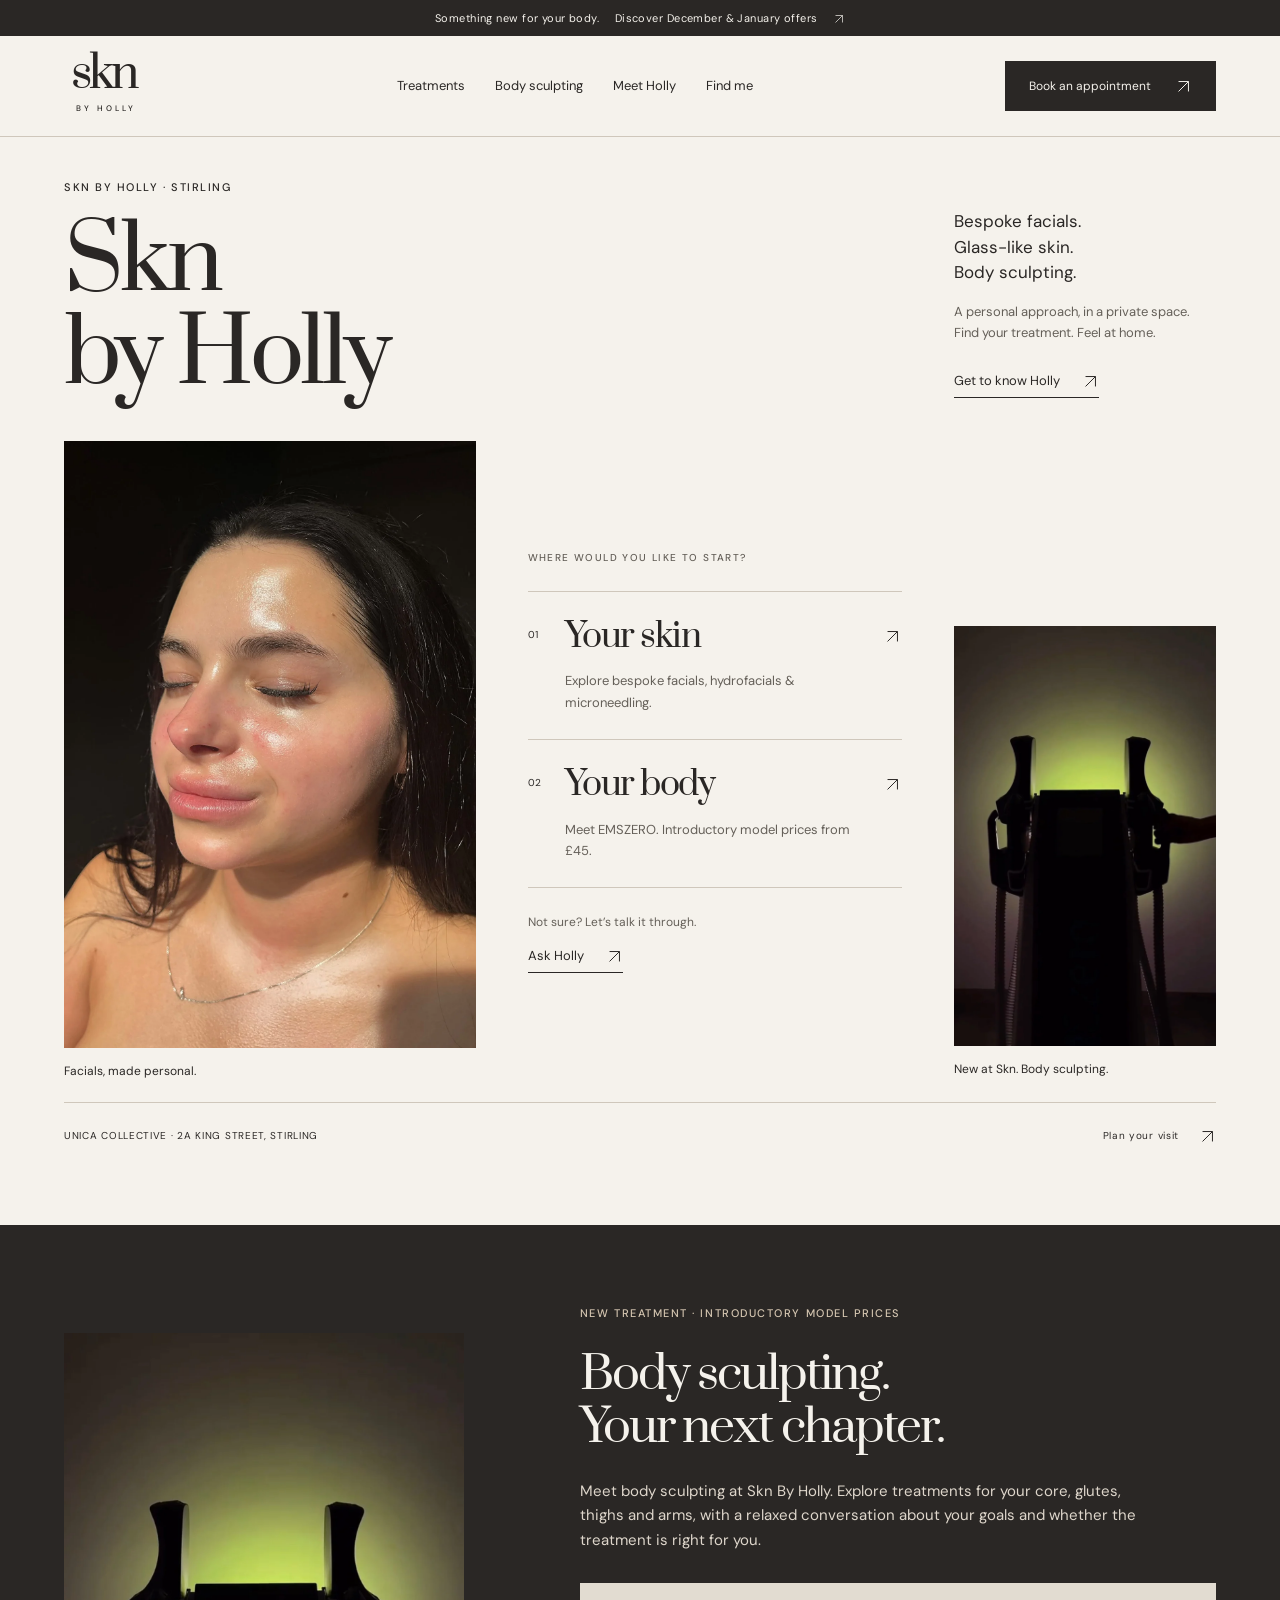
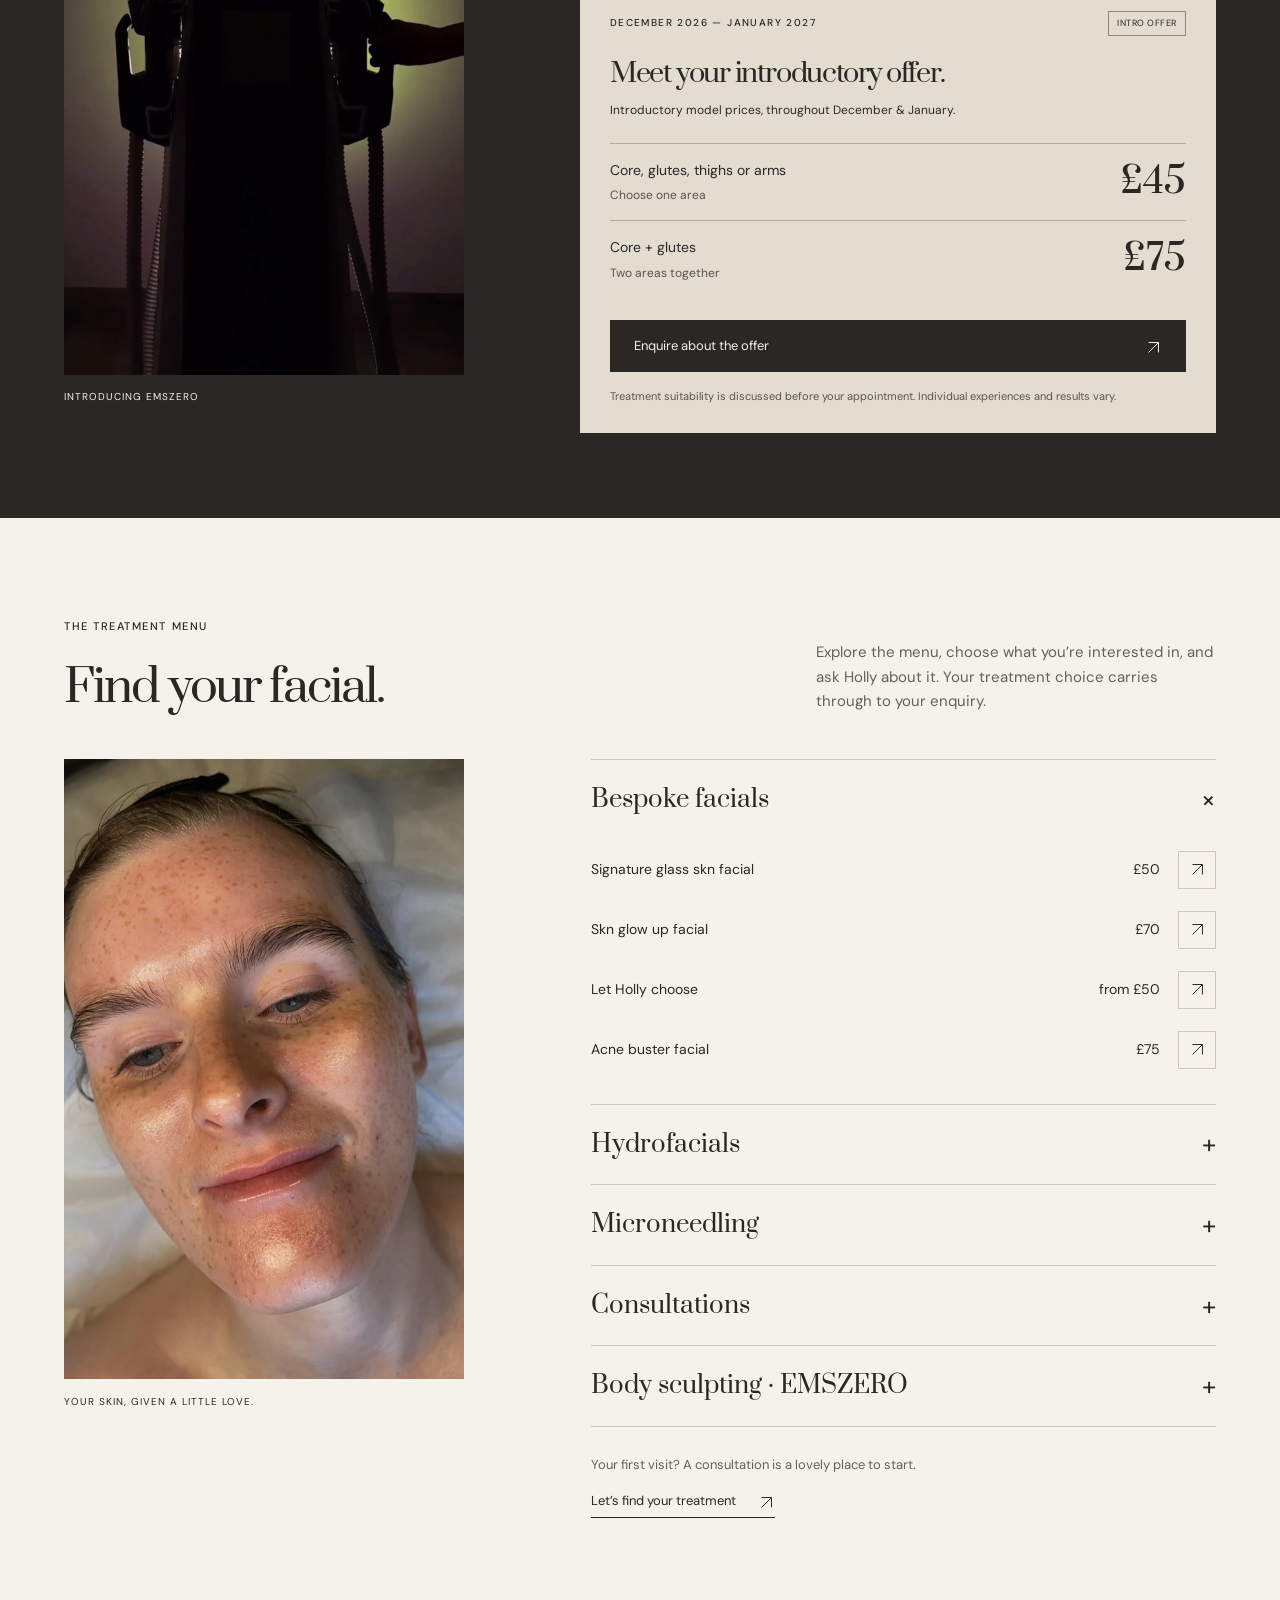
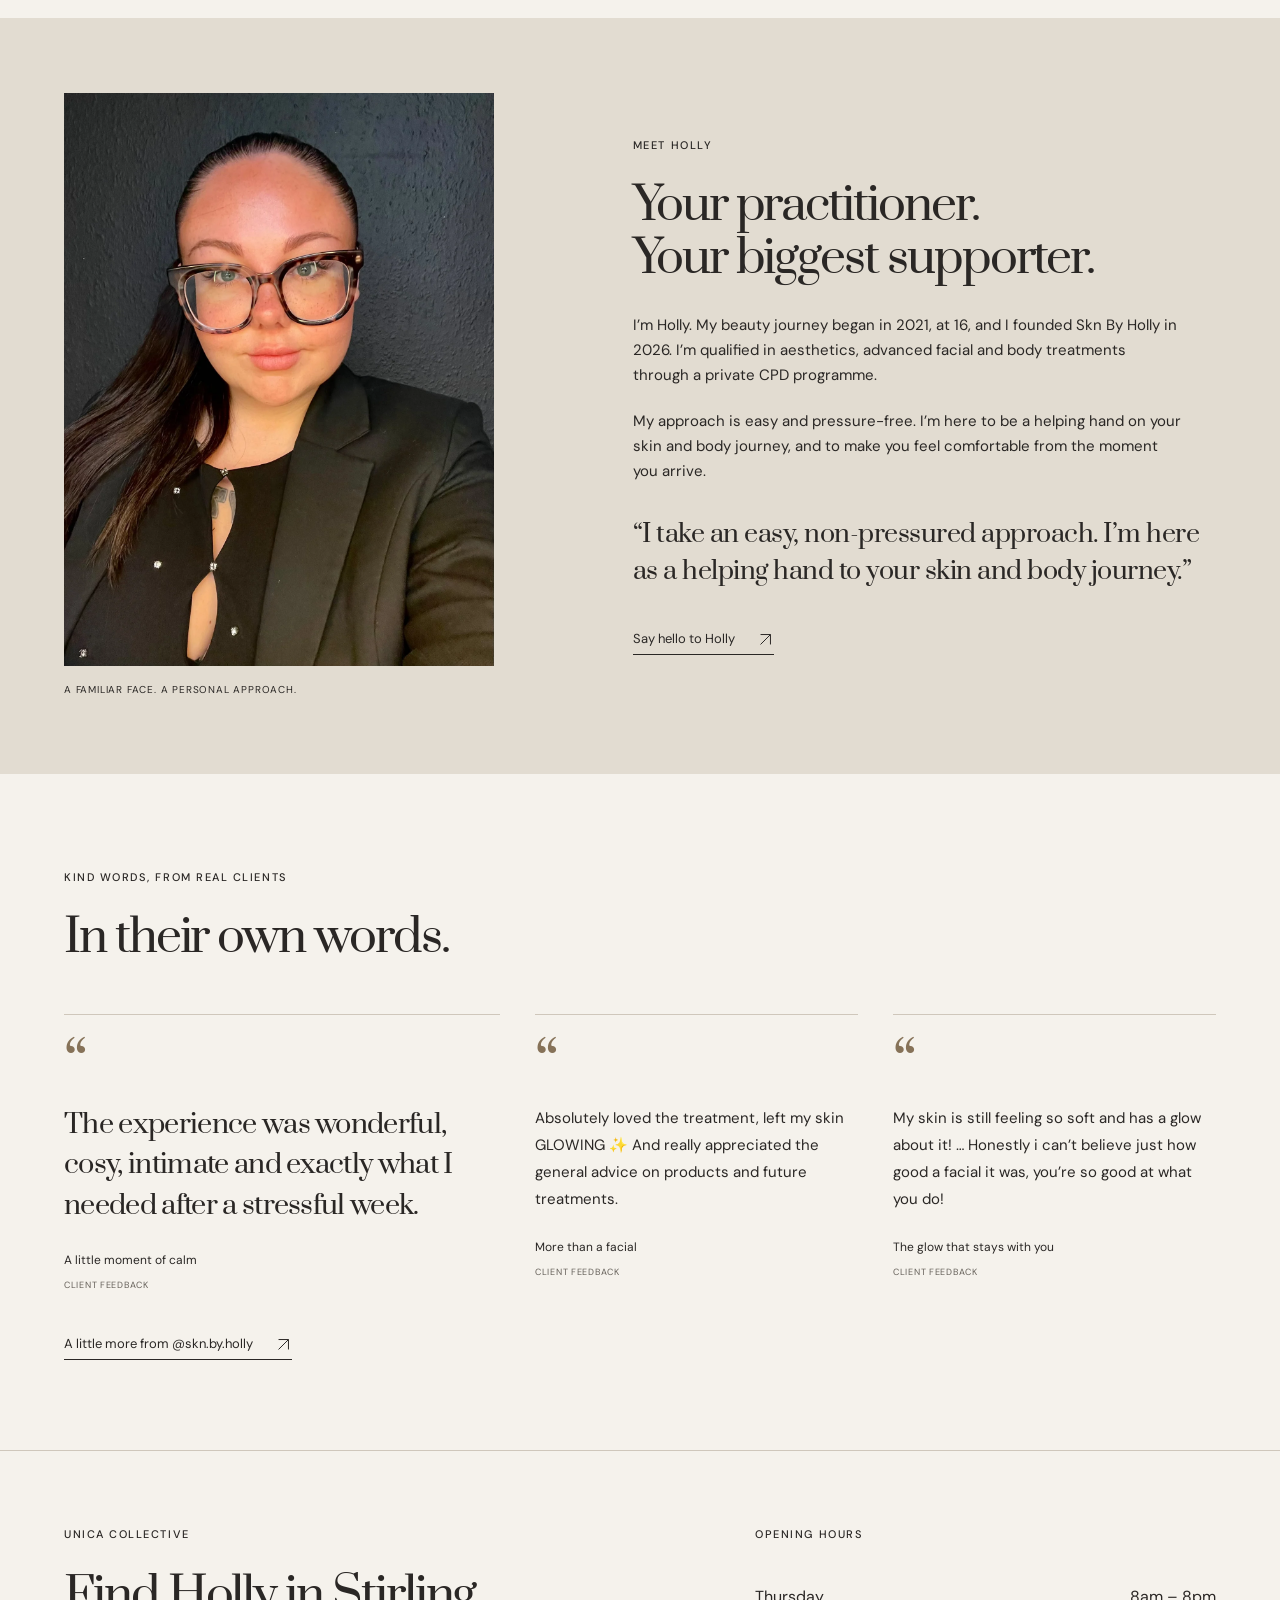
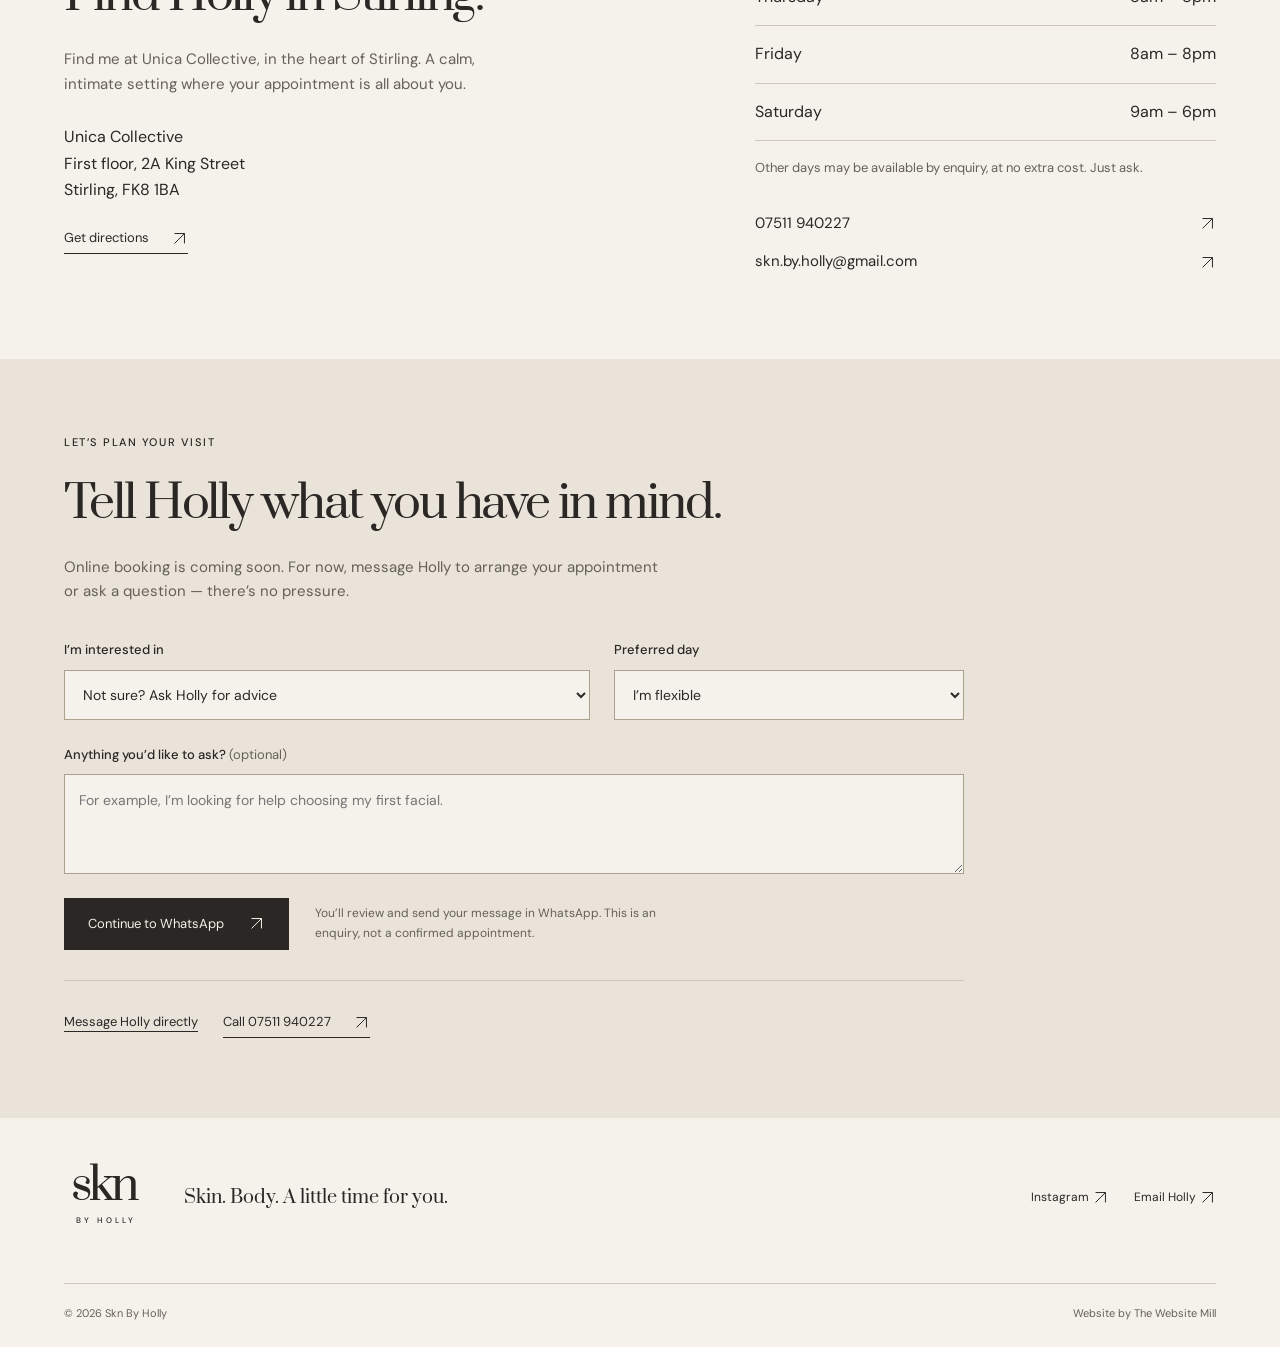
==== commit fc3071b1: "Set homepage heading and page title to Skn by Holly" ====
--- a/index.html
+++ b/index.html
@@ -4,9 +4,9 @@
 <head>
 <meta charset="utf-8"/><meta content="width=device-width, initial-scale=1" name="viewport"/>
 <meta content="#f5f2ec" name="theme-color"/>
-<title>Skn By Holly | Facials &amp; Body Sculpting in Stirling</title>
+<title>Skn by Holly</title>
 <meta content="Bespoke facials, glass-like skin and EMSZERO body sculpting with Holly in Stirling. A private, welcoming space at Unica Collective. Explore treatments and prices." name="description"/>
-<meta content="Skn By Holly — Skin. Body. You." property="og:title"/><meta content="A little time for you. Bespoke skin treatments and body sculpting in a calm, private space in Stirling." property="og:description"/><meta content="website" property="og:type"/><meta content="/assets/glass-skin.webp" property="og:image"/>
+<meta content="Skn by Holly" property="og:title"/><meta content="A little time for you. Bespoke skin treatments and body sculpting in a calm, private space in Stirling." property="og:description"/><meta content="website" property="og:type"/><meta content="/assets/glass-skin.webp" property="og:image"/>
 <link href="/assets/favicon.svg" rel="icon" type="image/svg+xml"/>
 <link href="https://fonts.googleapis.com" rel="preconnect"/><link crossorigin="" href="https://fonts.gstatic.com" rel="preconnect"/>
 <link href="https://fonts.googleapis.com/css2?family=DM+Sans:wght@400;450;500;600;700&amp;family=Prata&amp;display=swap" rel="stylesheet"/>
@@ -19,7 +19,7 @@
 <header><a aria-label="Skn By Holly home" class="wordmark" href="#">skn<span>BY HOLLY</span></a><nav aria-label="Main navigation"><a href="#treatments">Treatments</a><a href="#body">Body sculpting</a><a href="#holly">Meet Holly</a><a href="#visit">Find me</a></nav><a class="button small" data-booking="" href="#booking">Book an appointment <span aria-hidden="true"><svg aria-hidden="true" class="arrow" fill="none" stroke="currentColor" stroke-width="1.4" viewbox="0 0 24 24"><path d="M5 19 19 5M5 5h14v14"></path></svg></span></a><button aria-controls="mobile-nav" aria-expanded="false" aria-label="Open navigation" class="menu-toggle"><span></span><span></span></button></header>
 <nav aria-label="Mobile navigation" class="mobile-nav" hidden="" id="mobile-nav"><a href="#treatments">Treatments &amp; prices</a><a href="#body">Body sculpting offers</a><a href="#holly">Meet Holly</a><a href="#reviews">Kind words</a><a href="#visit">Find me</a></nav>
 <main id="main">
-<section class="hero section-wrap"><div class="hero-heading"><p class="eyebrow">SKN BY HOLLY · STIRLING</p><h1>Skin &amp; body,<br/>by Holly.</h1></div><div class="hero-intro"><p class="hero-description">Bespoke facials.<br/>Glass-like skin.<br/>Body sculpting.</p><p>A personal approach, in a private space.<br/>Find your treatment. Feel at home.</p><a class="text-link" href="#holly">Get to know Holly <svg aria-hidden="true" class="arrow" fill="none" stroke="currentColor" stroke-width="1.4" viewbox="0 0 24 24"><path d="M5 19 19 5M5 5h14v14"></path></svg></a></div><figure class="hero-photo"><img alt="Fresh, glowing skin following a facial at Skn By Holly" fetchpriority="high" height="1800" src="/assets/glass-skin.webp" width="1222"/><figcaption>Facials, made personal.</figcaption></figure><div class="hero-choices"><p class="eyebrow">WHERE WOULD YOU LIKE TO START?</p><a class="choice" href="#treatments"><span>01</span><div><h2>Your skin</h2><p>Explore bespoke facials, hydrofacials &amp; microneedling.</p></div><svg aria-hidden="true" class="arrow" fill="none" stroke="currentColor" stroke-width="1.4" viewbox="0 0 24 24"><path d="M5 19 19 5M5 5h14v14"></path></svg></a><a class="choice" href="#body"><span>02</span><div><h2>Your body</h2><p>Meet EMSZERO. Introductory model prices from £45.</p></div><svg aria-hidden="true" class="arrow" fill="none" stroke="currentColor" stroke-width="1.4" viewbox="0 0 24 24"><path d="M5 19 19 5M5 5h14v14"></path></svg></a><div class="choice-foot"><p>Not sure? Let’s talk it through.</p><a class="text-link" href="#booking">Ask Holly <svg aria-hidden="true" class="arrow" fill="none" stroke="currentColor" stroke-width="1.4" viewbox="0 0 24 24"><path d="M5 19 19 5M5 5h14v14"></path></svg></a></div></div><figure class="hero-body-photo"><img alt="EMSZERO body sculpting equipment" height="1800" src="/assets/body-sculpting.webp" width="1123"/><figcaption>New at Skn. Body sculpting.</figcaption></figure><div class="hero-bottom"><span>UNICA COLLECTIVE · 2A KING STREET, STIRLING</span><a href="#visit">Plan your visit <svg aria-hidden="true" class="arrow" fill="none" stroke="currentColor" stroke-width="1.4" viewbox="0 0 24 24"><path d="M5 19 19 5M5 5h14v14"></path></svg></a></div></section>
+<section class="hero section-wrap"><div class="hero-heading"><p class="eyebrow">SKN BY HOLLY · STIRLING</p><h1>Skn<br/>by Holly</h1></div><div class="hero-intro"><p class="hero-description">Bespoke facials.<br/>Glass-like skin.<br/>Body sculpting.</p><p>A personal approach, in a private space.<br/>Find your treatment. Feel at home.</p><a class="text-link" href="#holly">Get to know Holly <svg aria-hidden="true" class="arrow" fill="none" stroke="currentColor" stroke-width="1.4" viewbox="0 0 24 24"><path d="M5 19 19 5M5 5h14v14"></path></svg></a></div><figure class="hero-photo"><img alt="Fresh, glowing skin following a facial at Skn By Holly" fetchpriority="high" height="1800" src="/assets/glass-skin.webp" width="1222"/><figcaption>Facials, made personal.</figcaption></figure><div class="hero-choices"><p class="eyebrow">WHERE WOULD YOU LIKE TO START?</p><a class="choice" href="#treatments"><span>01</span><div><h2>Your skin</h2><p>Explore bespoke facials, hydrofacials &amp; microneedling.</p></div><svg aria-hidden="true" class="arrow" fill="none" stroke="currentColor" stroke-width="1.4" viewbox="0 0 24 24"><path d="M5 19 19 5M5 5h14v14"></path></svg></a><a class="choice" href="#body"><span>02</span><div><h2>Your body</h2><p>Meet EMSZERO. Introductory model prices from £45.</p></div><svg aria-hidden="true" class="arrow" fill="none" stroke="currentColor" stroke-width="1.4" viewbox="0 0 24 24"><path d="M5 19 19 5M5 5h14v14"></path></svg></a><div class="choice-foot"><p>Not sure? Let’s talk it through.</p><a class="text-link" href="#booking">Ask Holly <svg aria-hidden="true" class="arrow" fill="none" stroke="currentColor" stroke-width="1.4" viewbox="0 0 24 24"><path d="M5 19 19 5M5 5h14v14"></path></svg></a></div></div><figure class="hero-body-photo"><img alt="EMSZERO body sculpting equipment" height="1800" src="/assets/body-sculpting.webp" width="1123"/><figcaption>New at Skn. Body sculpting.</figcaption></figure><div class="hero-bottom"><span>UNICA COLLECTIVE · 2A KING STREET, STIRLING</span><a href="#visit">Plan your visit <svg aria-hidden="true" class="arrow" fill="none" stroke="currentColor" stroke-width="1.4" viewbox="0 0 24 24"><path d="M5 19 19 5M5 5h14v14"></path></svg></a></div></section>
 <section class="body-section section-wrap" id="body"><div class="body-visual"><img alt="EMSZERO body sculpting equipment at Skn By Holly" height="1800" loading="lazy" src="/assets/body-sculpting.webp" width="1123"/><span class="image-label">INTRODUCING EMSZERO</span></div><div class="body-copy"><p class="eyebrow">NEW TREATMENT · INTRODUCTORY MODEL PRICES</p><h2>Body sculpting.
 Your next chapter.</h2><p>Meet body sculpting at Skn By Holly. Explore treatments for your core, glutes, thighs and arms, with a relaxed conversation about your goals and whether the treatment is right for you.</p><div class="offer"><div class="offer-heading"><span class="eyebrow">DECEMBER 2026 — JANUARY 2027</span><span class="offer-tag">INTRO OFFER</span></div><h3>Meet your introductory offer.</h3><p class="offer-subtitle">Introductory model prices, throughout December &amp; January.</p><dl class="offer-prices"><div><dt>Core, glutes, thighs or arms <small>Choose one area</small></dt><dd>£45</dd></div><div><dt>Core + glutes <small>Two areas together</small></dt><dd>£75</dd></div></dl><a class="button light" href="https://wa.me/447511940227?text=Hi%20Holly%2C%20I%27d%20love%20to%20enquire%20about%20your%20body%20sculpting%20introductory%20offer.">Enquire about the offer <span aria-hidden="true"><svg aria-hidden="true" class="arrow" fill="none" stroke="currentColor" stroke-width="1.4" viewbox="0 0 24 24"><path d="M5 19 19 5M5 5h14v14"></path></svg></span></a><p class="fine">Treatment suitability is discussed before your appointment. Individual experiences and results vary.</p></div></div></section>
 <section class="treatments section-wrap" id="treatments"><div class="section-heading"><div><p class="eyebrow">THE TREATMENT MENU</p><h2>Find your facial.</h2></div><p>Explore the menu, choose what you’re interested in, and ask Holly about it. Your treatment choice carries through to your enquiry.</p></div><div class="treatment-layout"><div class="treatment-image"><img alt="A client’s radiant skin after a bespoke facial" height="1800" loading="lazy" src="/assets/skin-detail.webp" width="1162"/><span>YOUR SKIN, GIVEN A LITTLE LOVE.</span></div><div class="menu-list">
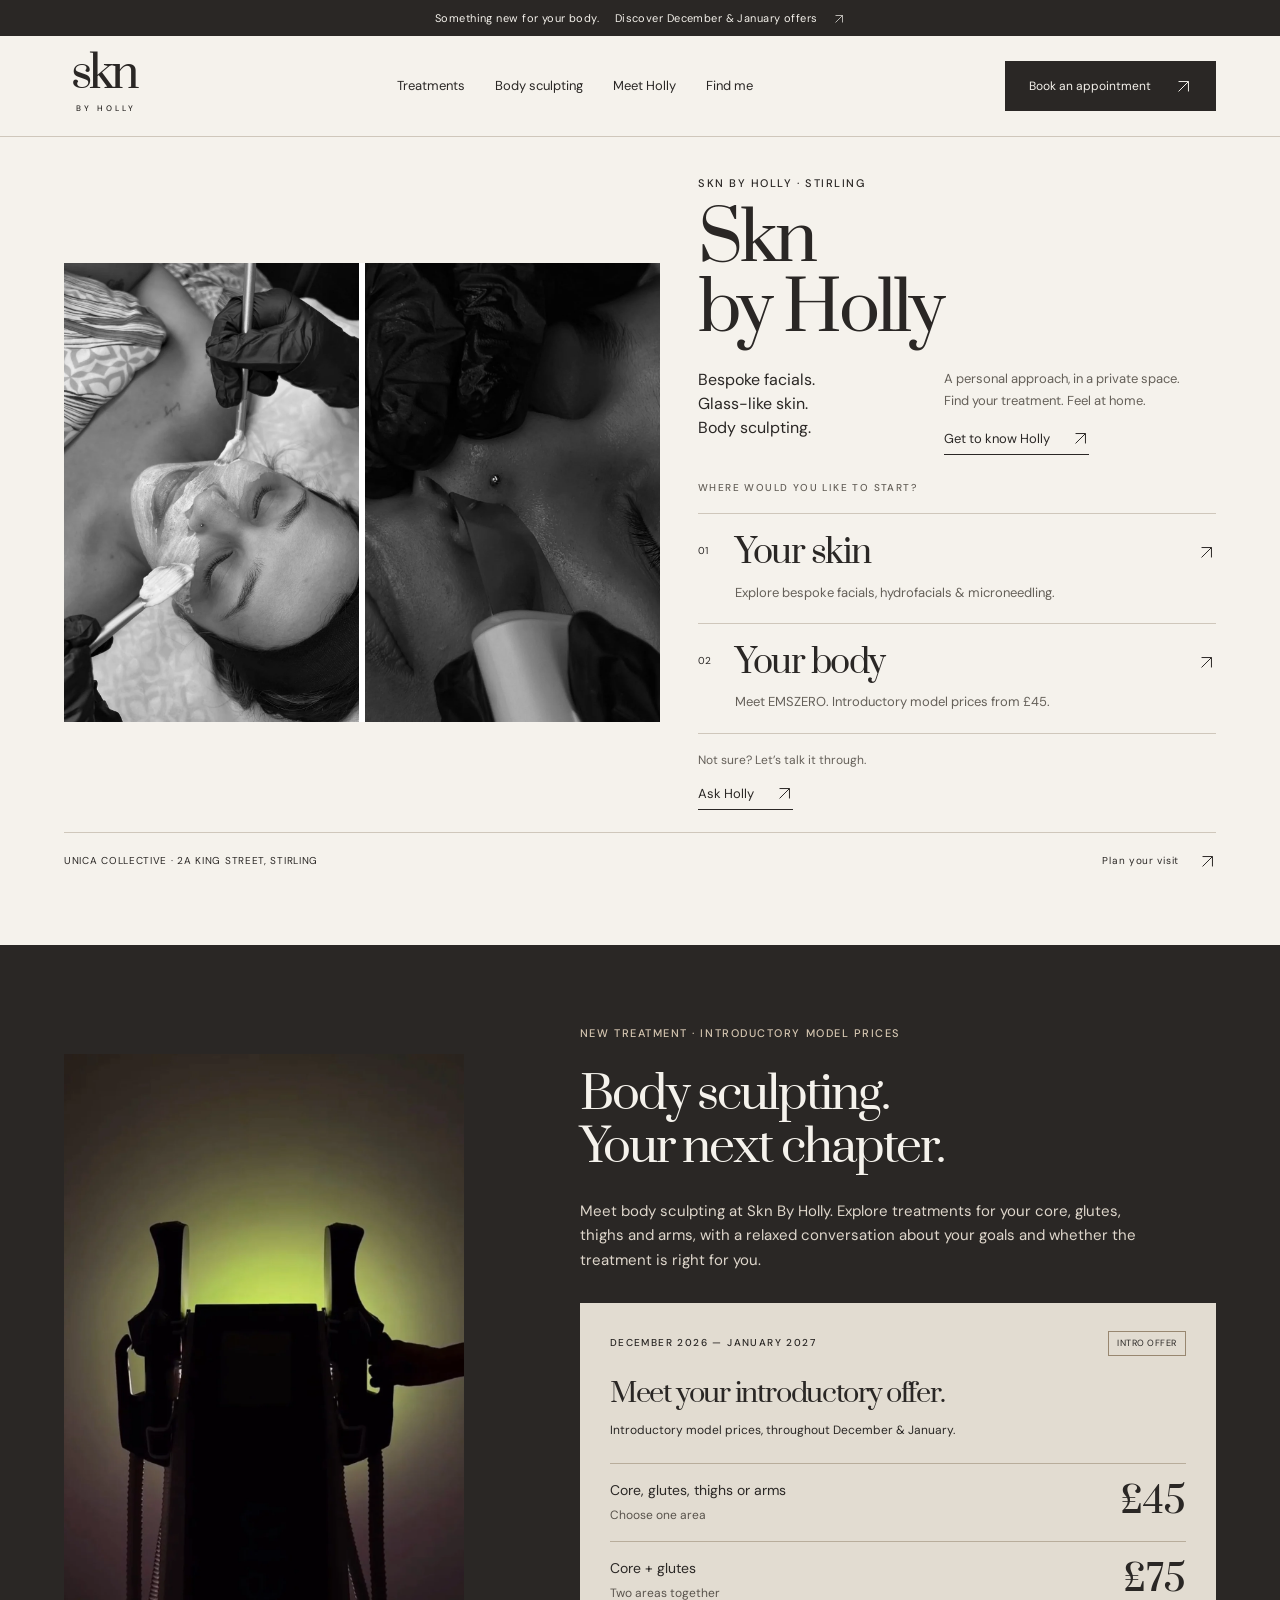
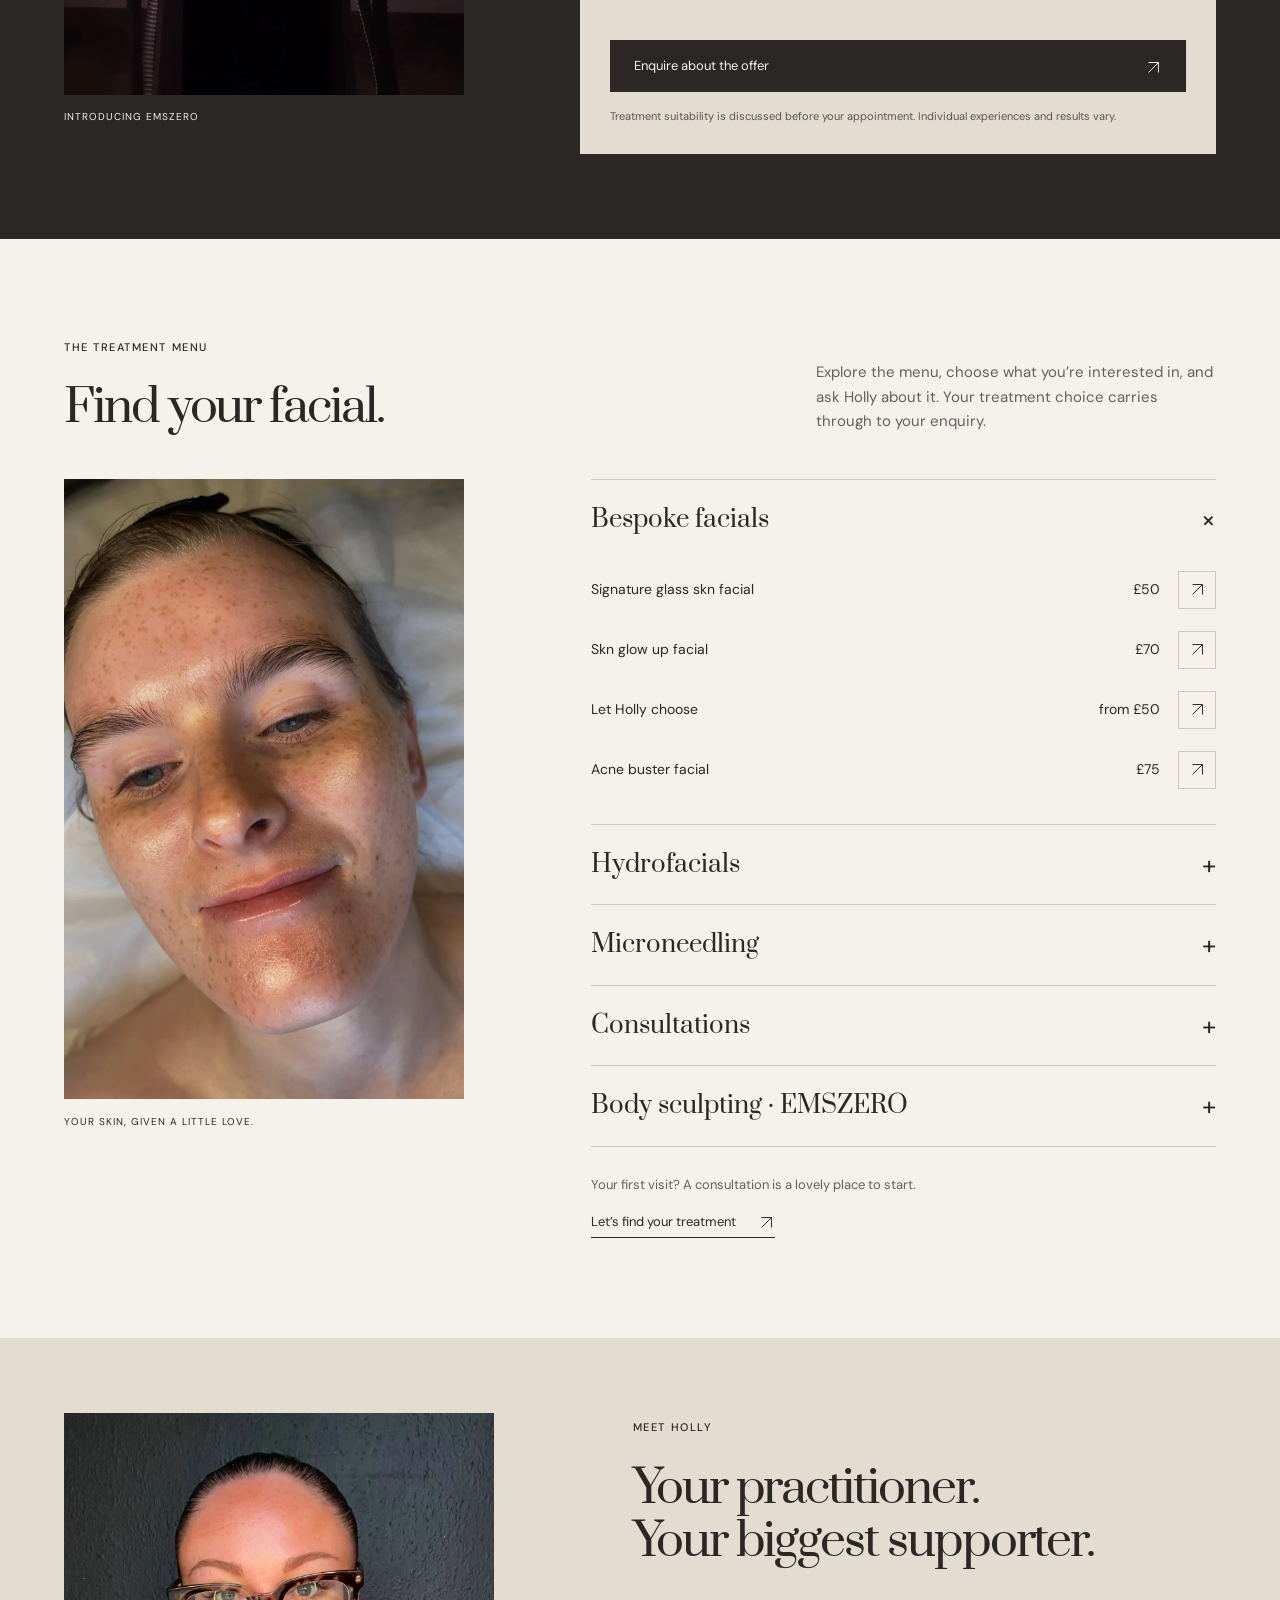
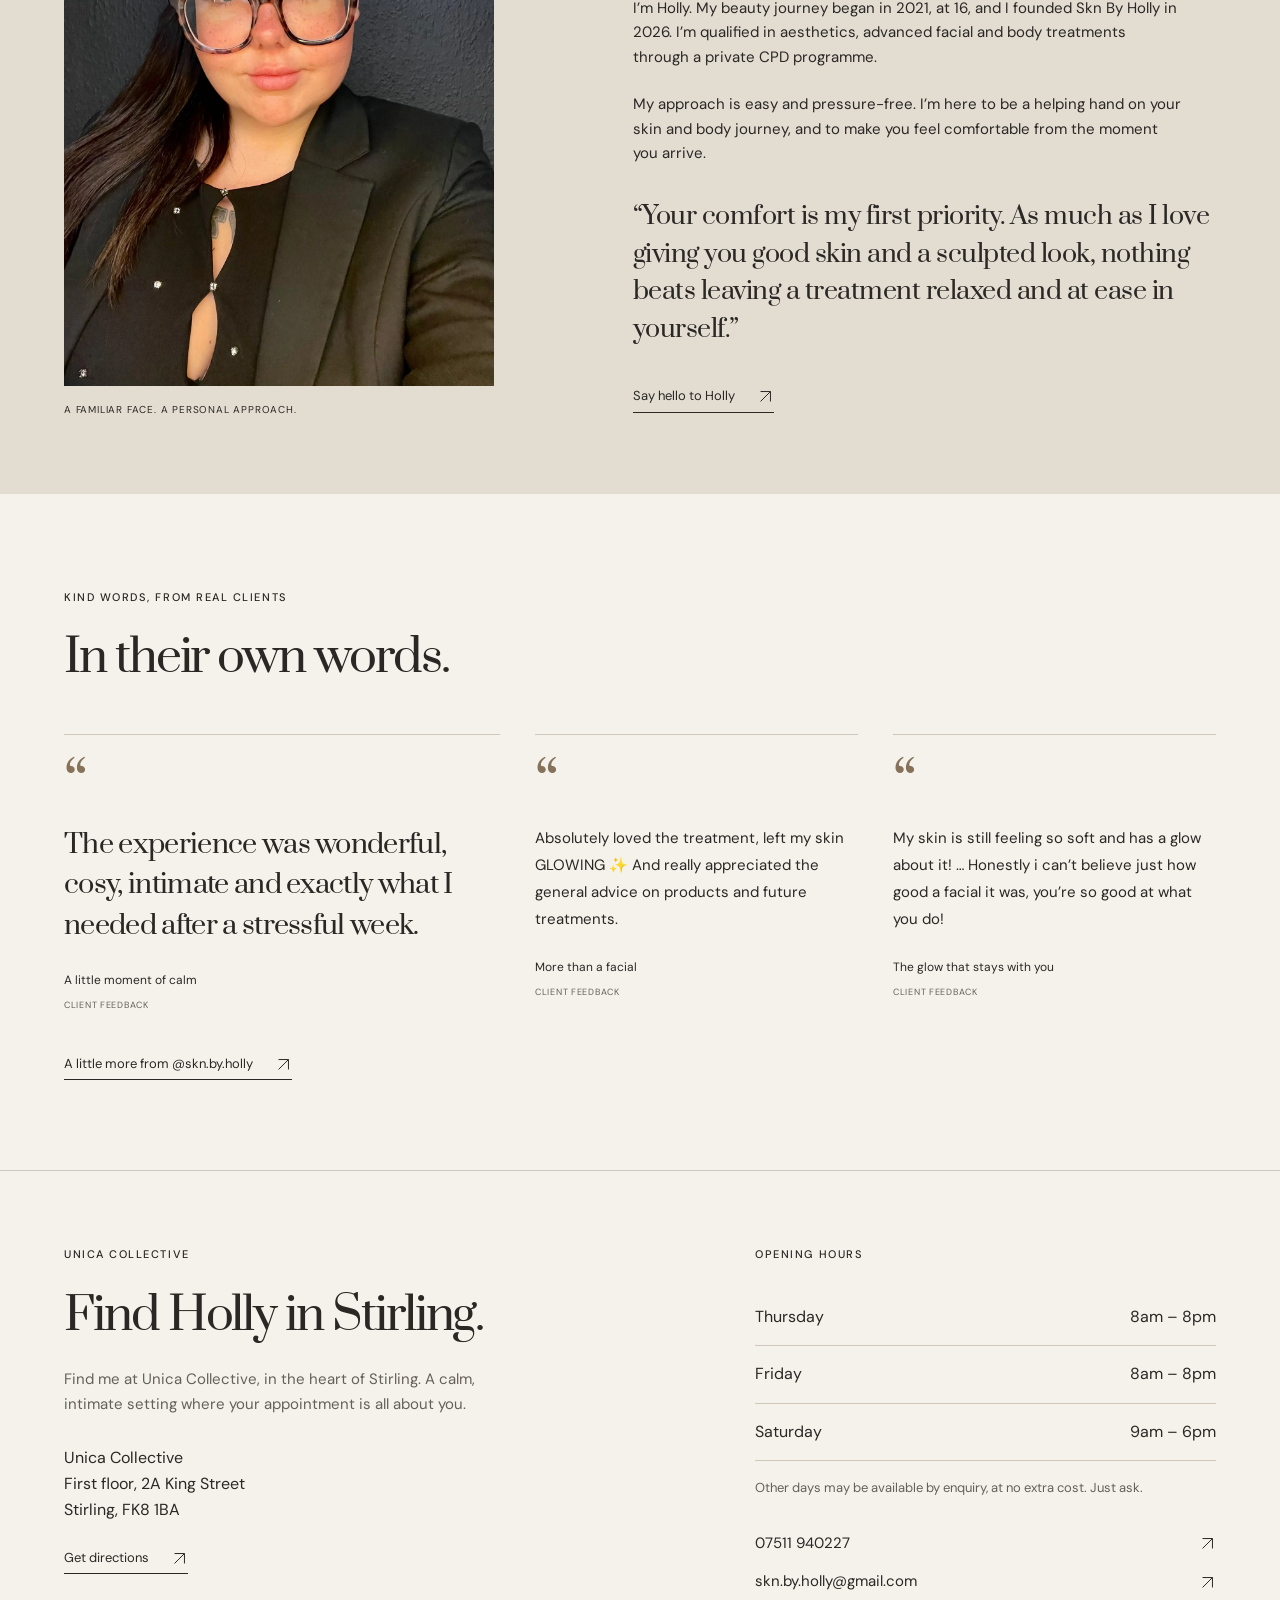
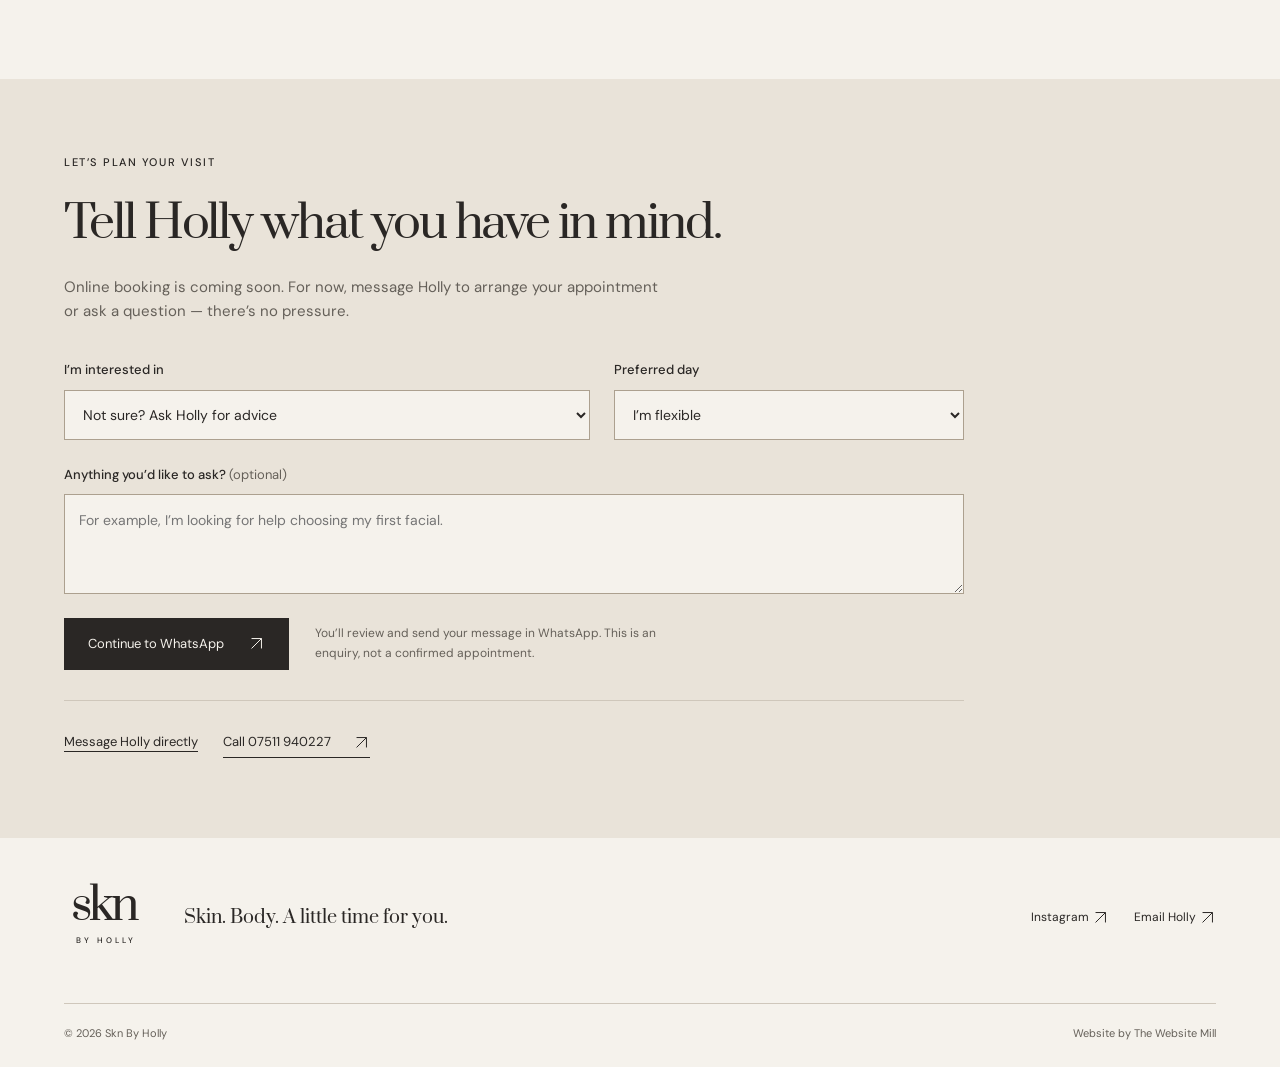
==== commit 68cc781a: "Add paired monochrome treatment photos and Holly's comfort quote" ====
--- a/index.html
+++ b/index.html
@@ -19,7 +19,7 @@
 <header><a aria-label="Skn By Holly home" class="wordmark" href="#">skn<span>BY HOLLY</span></a><nav aria-label="Main navigation"><a href="#treatments">Treatments</a><a href="#body">Body sculpting</a><a href="#holly">Meet Holly</a><a href="#visit">Find me</a></nav><a class="button small" data-booking="" href="#booking">Book an appointment <span aria-hidden="true"><svg aria-hidden="true" class="arrow" fill="none" stroke="currentColor" stroke-width="1.4" viewbox="0 0 24 24"><path d="M5 19 19 5M5 5h14v14"></path></svg></span></a><button aria-controls="mobile-nav" aria-expanded="false" aria-label="Open navigation" class="menu-toggle"><span></span><span></span></button></header>
 <nav aria-label="Mobile navigation" class="mobile-nav" hidden="" id="mobile-nav"><a href="#treatments">Treatments &amp; prices</a><a href="#body">Body sculpting offers</a><a href="#holly">Meet Holly</a><a href="#reviews">Kind words</a><a href="#visit">Find me</a></nav>
 <main id="main">
-<section class="hero section-wrap"><div class="hero-heading"><p class="eyebrow">SKN BY HOLLY · STIRLING</p><h1>Skn<br/>by Holly</h1></div><div class="hero-intro"><p class="hero-description">Bespoke facials.<br/>Glass-like skin.<br/>Body sculpting.</p><p>A personal approach, in a private space.<br/>Find your treatment. Feel at home.</p><a class="text-link" href="#holly">Get to know Holly <svg aria-hidden="true" class="arrow" fill="none" stroke="currentColor" stroke-width="1.4" viewbox="0 0 24 24"><path d="M5 19 19 5M5 5h14v14"></path></svg></a></div><figure class="hero-photo"><img alt="Fresh, glowing skin following a facial at Skn By Holly" fetchpriority="high" height="1800" src="/assets/glass-skin.webp" width="1222"/><figcaption>Facials, made personal.</figcaption></figure><div class="hero-choices"><p class="eyebrow">WHERE WOULD YOU LIKE TO START?</p><a class="choice" href="#treatments"><span>01</span><div><h2>Your skin</h2><p>Explore bespoke facials, hydrofacials &amp; microneedling.</p></div><svg aria-hidden="true" class="arrow" fill="none" stroke="currentColor" stroke-width="1.4" viewbox="0 0 24 24"><path d="M5 19 19 5M5 5h14v14"></path></svg></a><a class="choice" href="#body"><span>02</span><div><h2>Your body</h2><p>Meet EMSZERO. Introductory model prices from £45.</p></div><svg aria-hidden="true" class="arrow" fill="none" stroke="currentColor" stroke-width="1.4" viewbox="0 0 24 24"><path d="M5 19 19 5M5 5h14v14"></path></svg></a><div class="choice-foot"><p>Not sure? Let’s talk it through.</p><a class="text-link" href="#booking">Ask Holly <svg aria-hidden="true" class="arrow" fill="none" stroke="currentColor" stroke-width="1.4" viewbox="0 0 24 24"><path d="M5 19 19 5M5 5h14v14"></path></svg></a></div></div><figure class="hero-body-photo"><img alt="EMSZERO body sculpting equipment" height="1800" src="/assets/body-sculpting.webp" width="1123"/><figcaption>New at Skn. Body sculpting.</figcaption></figure><div class="hero-bottom"><span>UNICA COLLECTIVE · 2A KING STREET, STIRLING</span><a href="#visit">Plan your visit <svg aria-hidden="true" class="arrow" fill="none" stroke="currentColor" stroke-width="1.4" viewbox="0 0 24 24"><path d="M5 19 19 5M5 5h14v14"></path></svg></a></div></section>
+<section class="hero section-wrap"><div class="hero-heading"><p class="eyebrow">SKN BY HOLLY · STIRLING</p><h1>Skn<br/>by Holly</h1></div><div class="hero-intro"><p class="hero-description">Bespoke facials. <br/>Glass-like skin. <br/>Body sculpting.</p><p>A personal approach, in a private space. <br/>Find your treatment. Feel at home.</p><a class="text-link" href="#holly">Get to know Holly <svg aria-hidden="true" class="arrow" fill="none" stroke="currentColor" stroke-width="1.4" viewbox="0 0 24 24"><path d="M5 19 19 5M5 5h14v14"></path></svg></a></div><figure class="hero-treatment-pair" aria-label="Facial treatments at Skn by Holly"><img src="/assets/facial-mask.webp" alt="A facial mask being applied during a treatment with Holly" width="1100" height="1460" fetchpriority="high"/><img src="/assets/facial-treatment.webp" alt="A close-up of a facial treatment at Skn by Holly" width="1100" height="1410" fetchpriority="high"/></figure><div class="hero-choices"><p class="eyebrow">WHERE WOULD YOU LIKE TO START?</p><a class="choice" href="#treatments"><span>01</span><div><h2>Your skin</h2><p>Explore bespoke facials, hydrofacials &amp; microneedling.</p></div><svg aria-hidden="true" class="arrow" fill="none" stroke="currentColor" stroke-width="1.4" viewbox="0 0 24 24"><path d="M5 19 19 5M5 5h14v14"></path></svg></a><a class="choice" href="#body"><span>02</span><div><h2>Your body</h2><p>Meet EMSZERO. Introductory model prices from £45.</p></div><svg aria-hidden="true" class="arrow" fill="none" stroke="currentColor" stroke-width="1.4" viewbox="0 0 24 24"><path d="M5 19 19 5M5 5h14v14"></path></svg></a><div class="choice-foot"><p>Not sure? Let’s talk it through.</p><a class="text-link" href="#booking">Ask Holly <svg aria-hidden="true" class="arrow" fill="none" stroke="currentColor" stroke-width="1.4" viewbox="0 0 24 24"><path d="M5 19 19 5M5 5h14v14"></path></svg></a></div></div><div class="hero-bottom"><span>UNICA COLLECTIVE · 2A KING STREET, STIRLING</span><a href="#visit">Plan your visit <svg aria-hidden="true" class="arrow" fill="none" stroke="currentColor" stroke-width="1.4" viewbox="0 0 24 24"><path d="M5 19 19 5M5 5h14v14"></path></svg></a></div></section>
 <section class="body-section section-wrap" id="body"><div class="body-visual"><img alt="EMSZERO body sculpting equipment at Skn By Holly" height="1800" loading="lazy" src="/assets/body-sculpting.webp" width="1123"/><span class="image-label">INTRODUCING EMSZERO</span></div><div class="body-copy"><p class="eyebrow">NEW TREATMENT · INTRODUCTORY MODEL PRICES</p><h2>Body sculpting.
 Your next chapter.</h2><p>Meet body sculpting at Skn By Holly. Explore treatments for your core, glutes, thighs and arms, with a relaxed conversation about your goals and whether the treatment is right for you.</p><div class="offer"><div class="offer-heading"><span class="eyebrow">DECEMBER 2026 — JANUARY 2027</span><span class="offer-tag">INTRO OFFER</span></div><h3>Meet your introductory offer.</h3><p class="offer-subtitle">Introductory model prices, throughout December &amp; January.</p><dl class="offer-prices"><div><dt>Core, glutes, thighs or arms <small>Choose one area</small></dt><dd>£45</dd></div><div><dt>Core + glutes <small>Two areas together</small></dt><dd>£75</dd></div></dl><a class="button light" href="https://wa.me/447511940227?text=Hi%20Holly%2C%20I%27d%20love%20to%20enquire%20about%20your%20body%20sculpting%20introductory%20offer.">Enquire about the offer <span aria-hidden="true"><svg aria-hidden="true" class="arrow" fill="none" stroke="currentColor" stroke-width="1.4" viewbox="0 0 24 24"><path d="M5 19 19 5M5 5h14v14"></path></svg></span></a><p class="fine">Treatment suitability is discussed before your appointment. Individual experiences and results vary.</p></div></div></section>
 <section class="treatments section-wrap" id="treatments"><div class="section-heading"><div><p class="eyebrow">THE TREATMENT MENU</p><h2>Find your facial.</h2></div><p>Explore the menu, choose what you’re interested in, and ask Holly about it. Your treatment choice carries through to your enquiry.</p></div><div class="treatment-layout"><div class="treatment-image"><img alt="A client’s radiant skin after a bespoke facial" height="1800" loading="lazy" src="/assets/skin-detail.webp" width="1162"/><span>YOUR SKIN, GIVEN A LITTLE LOVE.</span></div><div class="menu-list">
@@ -30,7 +30,7 @@
 <details><summary><span> Body sculpting · EMSZERO</span><b aria-hidden="true">+</b></summary><p>December 2026 &amp; January 2027 introductory model prices.</p><dl><div><dt>Core</dt><dd>£45<button aria-label="Enquire about Body sculpting — Core (Dec–Jan model price) at £45" class="choose-treatment" data-treatment="Body sculpting — Core (Dec–Jan model price) · £45" type="button"><svg aria-hidden="true" class="arrow" fill="none" stroke="currentColor" stroke-width="1.4" viewbox="0 0 24 24"><path d="M5 19 19 5M5 5h14v14"></path></svg></button></dd></div><div><dt>Glutes</dt><dd>£45<button aria-label="Enquire about Body sculpting — Glutes (Dec–Jan model price) at £45" class="choose-treatment" data-treatment="Body sculpting — Glutes (Dec–Jan model price) · £45" type="button"><svg aria-hidden="true" class="arrow" fill="none" stroke="currentColor" stroke-width="1.4" viewbox="0 0 24 24"><path d="M5 19 19 5M5 5h14v14"></path></svg></button></dd></div><div><dt>Thighs</dt><dd>£45<button aria-label="Enquire about Body sculpting — Thighs (Dec–Jan model price) at £45" class="choose-treatment" data-treatment="Body sculpting — Thighs (Dec–Jan model price) · £45" type="button"><svg aria-hidden="true" class="arrow" fill="none" stroke="currentColor" stroke-width="1.4" viewbox="0 0 24 24"><path d="M5 19 19 5M5 5h14v14"></path></svg></button></dd></div><div><dt>Arms</dt><dd>£45<button aria-label="Enquire about Body sculpting — Arms (Dec–Jan model price) at £45" class="choose-treatment" data-treatment="Body sculpting — Arms (Dec–Jan model price) · £45" type="button"><svg aria-hidden="true" class="arrow" fill="none" stroke="currentColor" stroke-width="1.4" viewbox="0 0 24 24"><path d="M5 19 19 5M5 5h14v14"></path></svg></button></dd></div><div><dt>Core + glutes</dt><dd>£75<button aria-label="Enquire about Body sculpting — Core + glutes (Dec–Jan model price) at £75" class="choose-treatment" data-treatment="Body sculpting — Core + glutes (Dec–Jan model price) · £75" type="button"><svg aria-hidden="true" class="arrow" fill="none" stroke="currentColor" stroke-width="1.4" viewbox="0 0 24 24"><path d="M5 19 19 5M5 5h14v14"></path></svg></button></dd></div></dl></details>
 <div class="menu-help"><p>Your first visit? A consultation is a lovely place to start.</p><a class="text-link" data-booking="" href="#booking">Let’s find your treatment <span aria-hidden="true"><svg aria-hidden="true" class="arrow" fill="none" stroke="currentColor" stroke-width="1.4" viewbox="0 0 24 24"><path d="M5 19 19 5M5 5h14v14"></path></svg></span></a></div></div></div></section>
 <section class="about section-wrap" id="holly"><div class="about-copy"><p class="eyebrow">MEET HOLLY</p><h2>Your practitioner.
-Your biggest supporter.</h2><p>I’m Holly. My beauty journey began in 2021, at 16, and I founded Skn By Holly in 2026. I’m qualified in aesthetics, advanced facial and body treatments through a private CPD programme.</p><p>My approach is easy and pressure-free. I’m here to be a helping hand on your skin and body journey, and to make you feel comfortable from the moment you arrive.</p><blockquote>“I take an easy, non-pressured approach. I’m here as a helping hand to your skin and body journey.”</blockquote><a class="text-link" href="https://wa.me/447511940227">Say hello to Holly <span aria-hidden="true"><svg aria-hidden="true" class="arrow" fill="none" stroke="currentColor" stroke-width="1.4" viewbox="0 0 24 24"><path d="M5 19 19 5M5 5h14v14"></path></svg></span></a></div><div class="about-image"><img alt="Holly, founder of Skn By Holly" height="1800" loading="lazy" src="/assets/holly.webp" width="1350"/><span class="portrait-caption">A FAMILIAR FACE. A PERSONAL APPROACH.</span></div></section>
+Your biggest supporter.</h2><p>I’m Holly. My beauty journey began in 2021, at 16, and I founded Skn By Holly in 2026. I’m qualified in aesthetics, advanced facial and body treatments through a private CPD programme.</p><p>My approach is easy and pressure-free. I’m here to be a helping hand on your skin and body journey, and to make you feel comfortable from the moment you arrive.</p><blockquote>“Your comfort is my first priority. As much as I love giving you good skin and a sculpted look, nothing beats leaving a treatment relaxed and at ease in yourself.”</blockquote><a class="text-link" href="https://wa.me/447511940227">Say hello to Holly <span aria-hidden="true"><svg aria-hidden="true" class="arrow" fill="none" stroke="currentColor" stroke-width="1.4" viewbox="0 0 24 24"><path d="M5 19 19 5M5 5h14v14"></path></svg></span></a></div><div class="about-image"><img alt="Holly, founder of Skn By Holly" height="1800" loading="lazy" src="/assets/holly.webp" width="1350"/><span class="portrait-caption">A FAMILIAR FACE. A PERSONAL APPROACH.</span></div></section>
 <section class="reviews section-wrap" id="reviews"><p class="eyebrow">KIND WORDS, FROM REAL CLIENTS</p><h2>In their own words.</h2><div class="review-grid"><figure><span aria-hidden="true" class="quote-mark">“</span><blockquote>The experience was wonderful, cosy, intimate and exactly what I needed after a stressful week.</blockquote><figcaption>A little moment of calm <span>CLIENT FEEDBACK</span></figcaption></figure><figure><span aria-hidden="true" class="quote-mark">“</span><blockquote>Absolutely loved the treatment, left my skin GLOWING ✨ And really appreciated the general advice on products and future treatments.</blockquote><figcaption>More than a facial <span>CLIENT FEEDBACK</span></figcaption></figure><figure><span aria-hidden="true" class="quote-mark">“</span><blockquote>My skin is still feeling so soft and has a glow about it! … Honestly i can’t believe just how good a facial it was, you’re so good at what you do!</blockquote><figcaption>The glow that stays with you <span>CLIENT FEEDBACK</span></figcaption></figure></div><a class="text-link" href="https://www.instagram.com/skn.by.holly/" rel="noopener noreferrer" target="_blank">A little more from @skn.by.holly <span aria-hidden="true"><svg aria-hidden="true" class="arrow" fill="none" stroke="currentColor" stroke-width="1.4" viewbox="0 0 24 24"><path d="M5 19 19 5M5 5h14v14"></path></svg></span></a></section>
 <section class="visit section-wrap" id="visit"><div><p class="eyebrow">UNICA COLLECTIVE</p><h2>Find Holly in Stirling.</h2><p>Find me at Unica Collective, in the heart of Stirling. A calm, intimate setting where your appointment is all about you.</p><address>Unica Collective<br/>First floor, 2A King Street<br/>Stirling, FK8 1BA</address><a class="text-link" href="https://www.google.com/maps/search/?api=1&amp;query=Unica%20Collective%202A%20King%20Street%20Stirling%20FK8%201BA" rel="noopener noreferrer" target="_blank">Get directions <span aria-hidden="true"><svg aria-hidden="true" class="arrow" fill="none" stroke="currentColor" stroke-width="1.4" viewbox="0 0 24 24"><path d="M5 19 19 5M5 5h14v14"></path></svg></span></a></div><div class="hours"><p class="eyebrow">OPENING HOURS</p><dl><div><dt>Thursday</dt><dd>8am – 8pm</dd></div><div><dt>Friday</dt><dd>8am – 8pm</dd></div><div><dt>Saturday</dt><dd>9am – 6pm</dd></div></dl><p>Other days may be available by enquiry, at no extra cost. Just ask.</p><div class="contact-links"><a href="tel:+447511940227">07511 940227 <span aria-hidden="true"><svg aria-hidden="true" class="arrow" fill="none" stroke="currentColor" stroke-width="1.4" viewbox="0 0 24 24"><path d="M5 19 19 5M5 5h14v14"></path></svg></span></a><a href="mailto:skn.by.holly@gmail.com">skn.by.holly@gmail.com <span aria-hidden="true"><svg aria-hidden="true" class="arrow" fill="none" stroke="currentColor" stroke-width="1.4" viewbox="0 0 24 24"><path d="M5 19 19 5M5 5h14v14"></path></svg></span></a></div></div></section>
 <section class="booking section-wrap" id="booking"><p class="eyebrow">LET’S PLAN YOUR VISIT</p><h2>Tell Holly what you have in mind.</h2><p id="booking-message">Online booking is coming soon. For now, message Holly to arrange your appointment or ask a question — there’s no pressure.</p><form class="enquiry-form" hidden="" id="enquiry-form"><div class="enquiry-field"><label for="enquiry-treatment">I’m interested in</label><select id="enquiry-treatment" name="treatment"><option value="I’m not sure yet — I’d like some advice">Not sure? Ask Holly for advice</option></select></div><div class="enquiry-field"><label for="enquiry-day">Preferred day</label><select id="enquiry-day" name="day"><option value="I’m flexible">I’m flexible</option><option>Thursday</option><option>Friday</option><option>Saturday</option><option value="Another day, if available">Another day, if available</option></select></div><div class="enquiry-field full"><label for="enquiry-note">Anything you’d like to ask? <span>(optional)</span></label><textarea id="enquiry-note" maxlength="1200" name="note" placeholder="For example, I’m looking for help choosing my first facial." rows="3"></textarea></div><div class="enquiry-submit"><button class="button" type="submit">Continue to WhatsApp <svg aria-hidden="true" class="arrow" fill="none" stroke="currentColor" stroke-width="1.4" viewbox="0 0 24 24"><path d="M5 19 19 5M5 5h14v14"></path></svg></button><p>You’ll review and send your message in WhatsApp. This is an enquiry, not a confirmed appointment.</p></div></form><noscript>Please use the direct WhatsApp or phone links below to enquire.</noscript><div class="actions"><a class="button" href="https://wa.me/447511940227" id="primary-booking">Message Holly directly</a><a class="text-link" href="tel:+447511940227">Call 07511 940227 <span aria-hidden="true"><svg aria-hidden="true" class="arrow" fill="none" stroke="currentColor" stroke-width="1.4" viewbox="0 0 24 24"><path d="M5 19 19 5M5 5h14v14"></path></svg></span></a></div></section>
--- a/styles.css
+++ b/styles.css
@@ -264,3 +264,79 @@
 }
 
 @media(max-width:760px){details dd{gap:11px}}
+
+/* Desktop: keep the opening in one compact composition. Mobile stays unchanged. */
+@media (min-width: 761px) {
+  .hero {
+    max-width: 1440px;
+    grid-template-columns: .95fr 1fr .55fr;
+    grid-template-rows: auto auto 1fr auto;
+    column-gap: clamp(26px, 3vw, 48px);
+    padding-top: 38px;
+  }
+  .hero-photo {
+    grid-column: 1;
+    grid-row: 1 / 4;
+    align-self: center;
+    max-width: none;
+  }
+  .hero-heading { grid-column: 2 / 4; grid-row: 1; padding-bottom: 22px; }
+  .hero-heading .eyebrow { margin-bottom: 14px; }
+  .hero h1 { font-size: clamp(60px, 5.3vw, 82px); }
+  .hero-intro {
+    grid-column: 2 / 4;
+    grid-row: 2;
+    align-self: start;
+    display: grid;
+    grid-template-columns: .9fr 1.1fr;
+    column-gap: 24px;
+    padding-bottom: 25px;
+  }
+  .hero-description { grid-column: 1; grid-row: 1 / 3; font-size: 16px; margin: 0; }
+  .hero-intro > p:not(.hero-description) { grid-column: 2; margin-bottom: 12px; }
+  .hero-intro > .text-link { grid-column: 2; justify-self: start; }
+  .hero-choices { grid-column: 2; grid-row: 3; align-self: start; padding-top: 0; padding-bottom: 0; }
+  .hero-choices > .eyebrow { margin-bottom: 17px; }
+  .choice { padding-block: 20px; }
+  .choice h2 { font-size: clamp(27px, 2.6vw, 38px); margin-bottom: 9px; }
+  .choice-foot { padding-top: 17px; }
+  .hero-body-photo { grid-column: 3; grid-row: 3; align-self: end; max-width: none; }
+  .hero-bottom { grid-column: 1 / -1; grid-row: 4; margin-top: 22px; padding-block: 20px; }
+}
+@media (min-width: 761px) and (max-width: 1050px) {
+  .hero { grid-template-columns: .85fr 1.15fr; column-gap: 30px; }
+  .hero-heading, .hero-intro, .hero-choices { grid-column: 2; }
+  .hero h1 { font-size: 60px; }
+  .hero-intro { display: block; }
+  .hero-description { margin-bottom: 12px; }
+  .hero-description br { display: none; }
+  .hero-body-photo { display: none; }
+}
+
+/* Paired treatment photographs: matching frames with a true white divider. */
+.hero-treatment-pair {
+  display: grid;
+  grid-template-columns: minmax(0, 1fr) minmax(0, 1fr);
+  gap: 6px;
+  background: #fff;
+  margin: 0;
+  align-self: center;
+  overflow: hidden;
+  aspect-ratio: 1.3;
+}
+.hero-treatment-pair img {
+  display: block;
+  width: 100%;
+  height: 100%;
+  min-height: 0;
+  object-fit: cover;
+  filter: grayscale(1);
+}
+@media (min-width: 761px) {
+  .hero { grid-template-columns: 1.15fr 1fr; }
+  .hero-treatment-pair { grid-column: 1; grid-row: 1 / 4; }
+  .hero-heading, .hero-intro, .hero-choices { grid-column: 2; }
+}
+@media (max-width: 760px) {
+  .hero-treatment-pair { grid-column: 1 / -1; grid-row: 3; gap: 4px; }
+}
